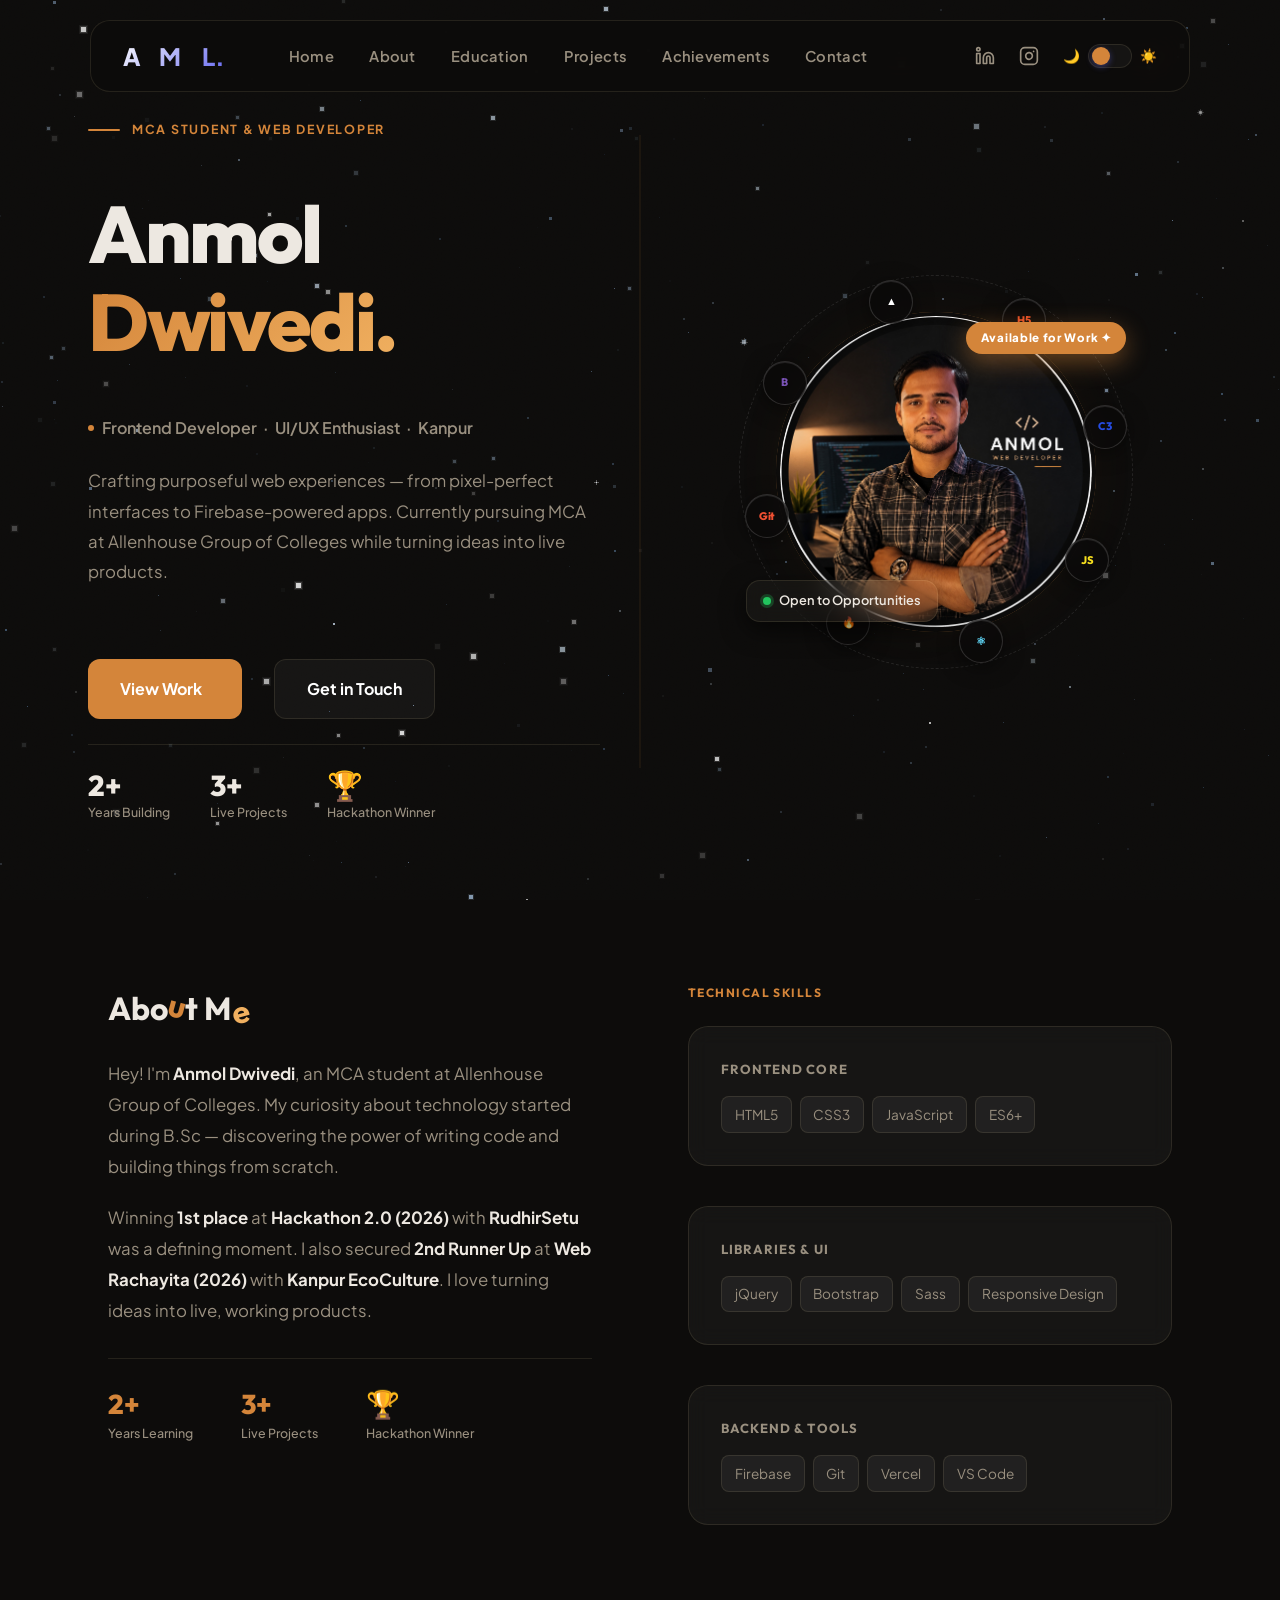
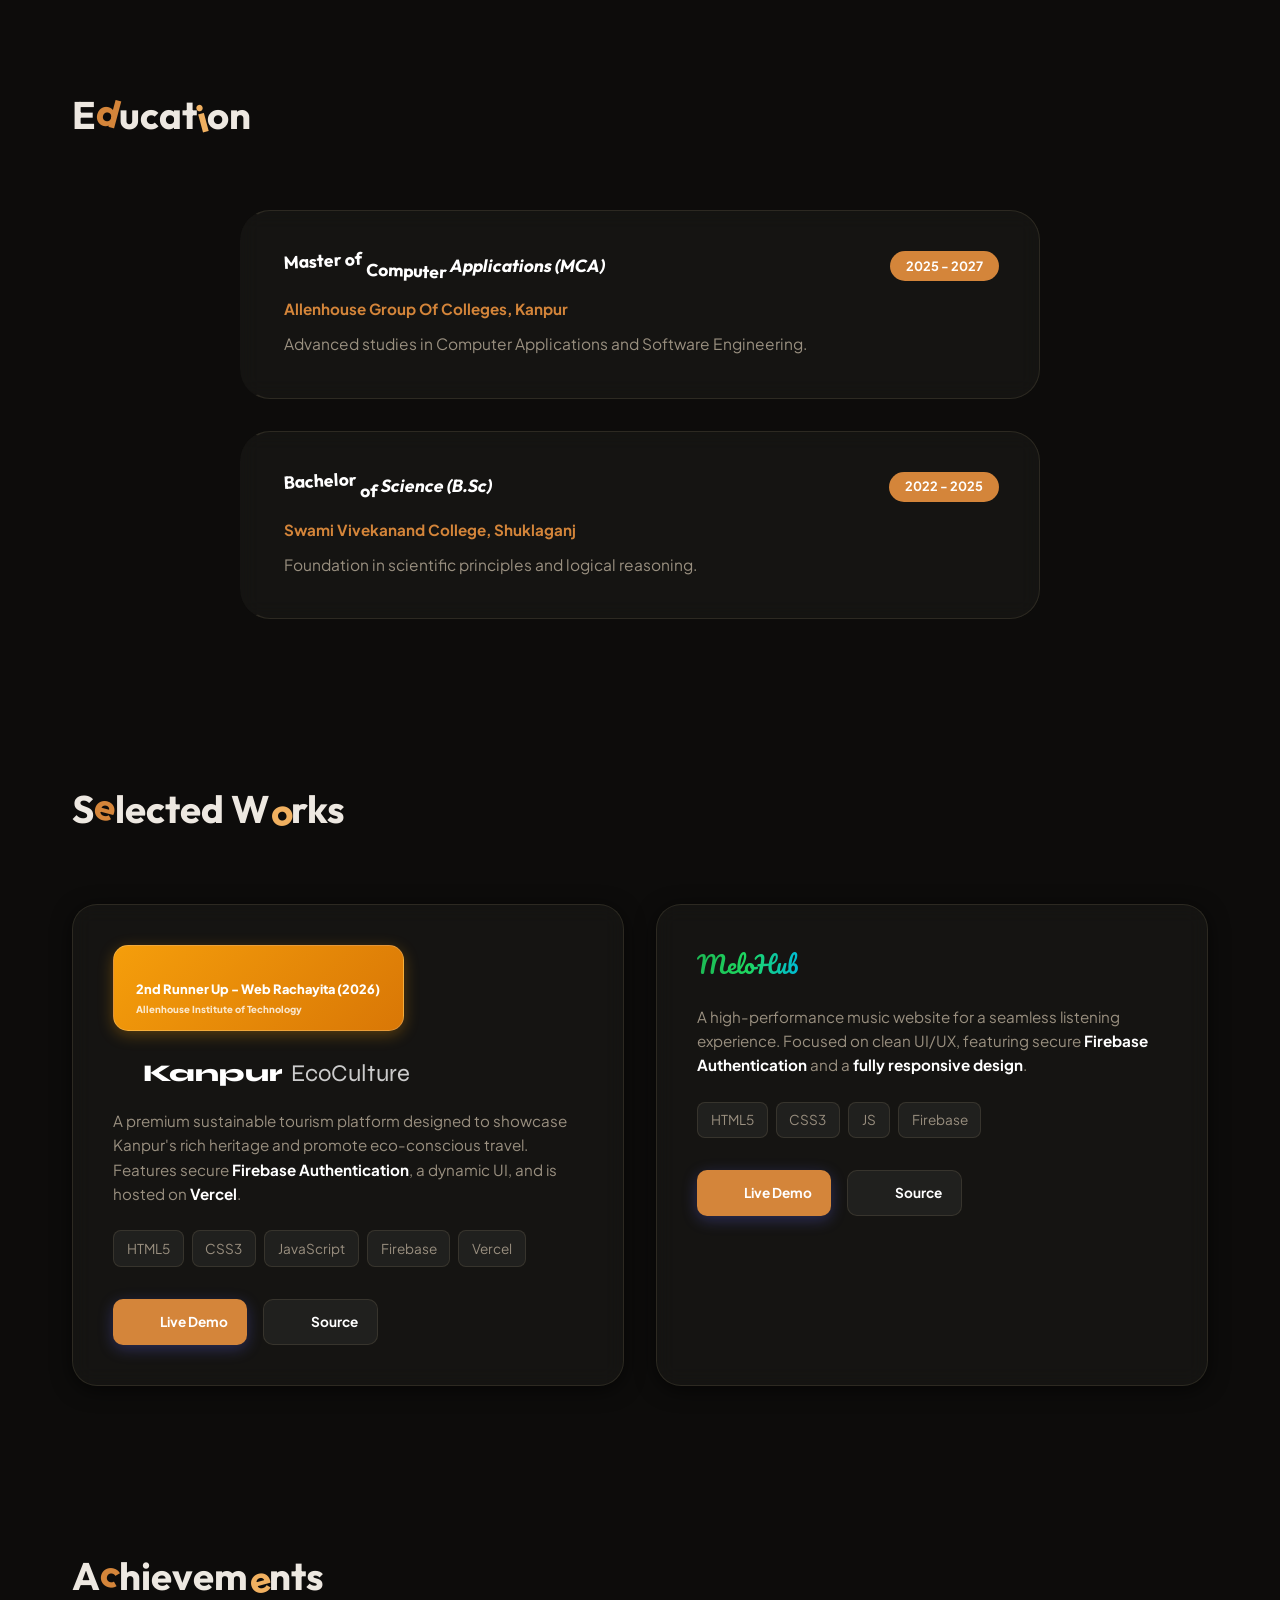
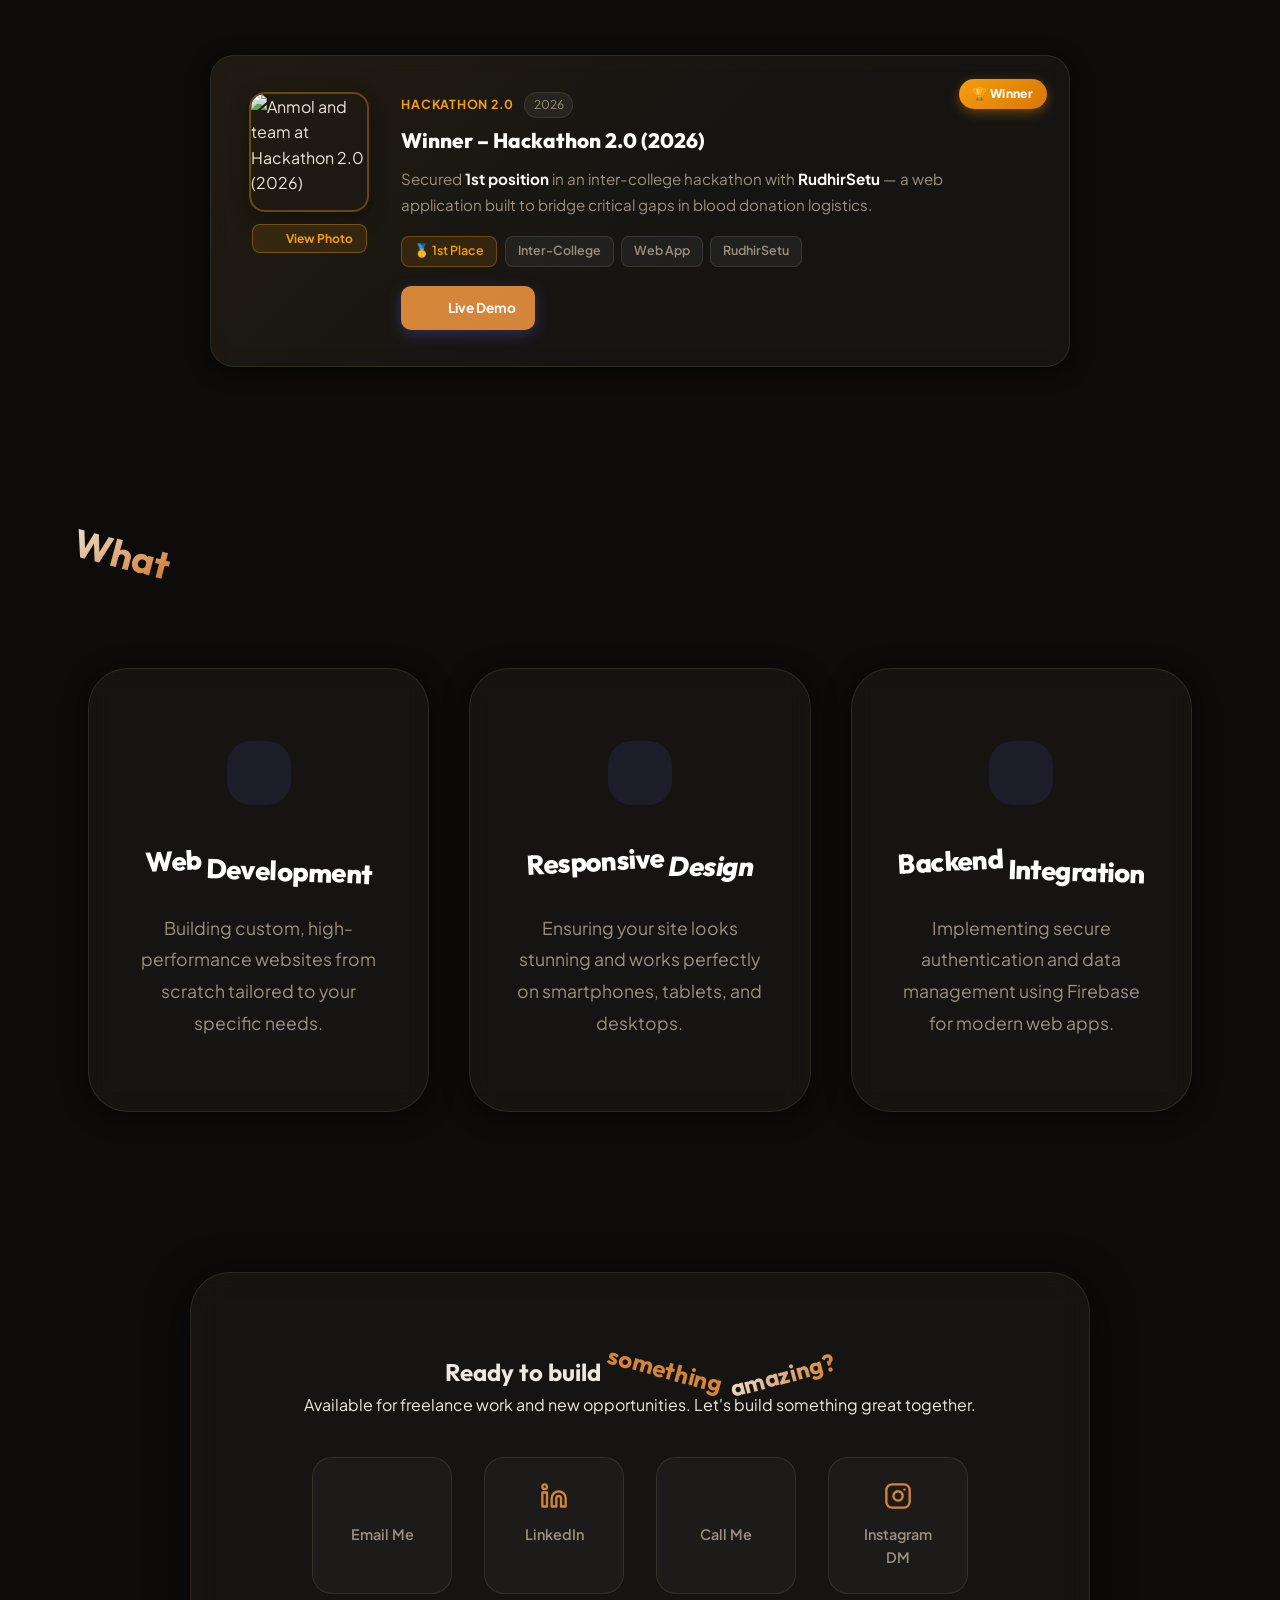
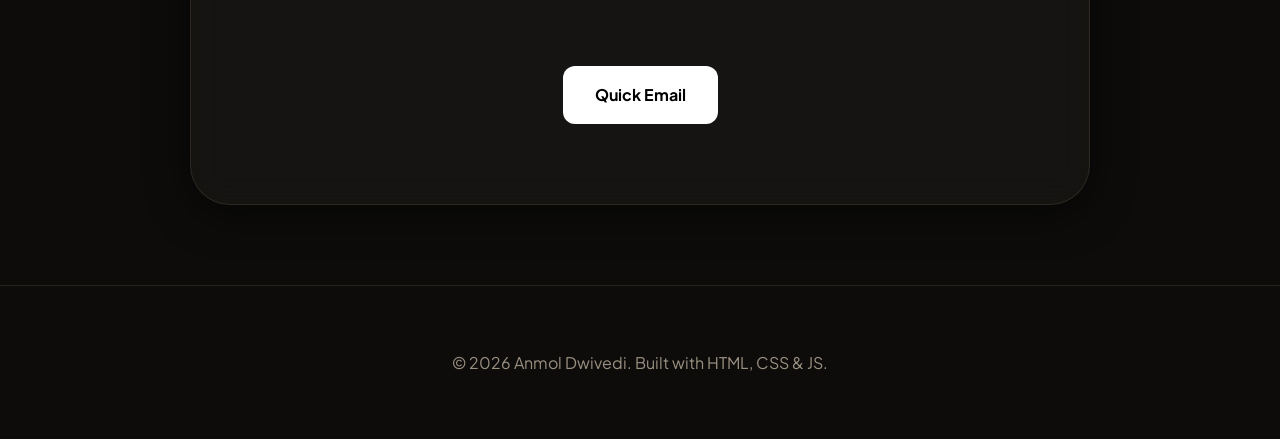
==== index.html @ 8c094cca "fix" ====
<!doctype html>
<html lang="en">
  <head>
    <meta charset="UTF-8" />
    <meta name="viewport" content="width=device-width, initial-scale=1.0" />
    <title>Anmol Dwivedi | Portfolio - Web Developer &amp; MCA Student</title>
    <meta name="description" content="Official portfolio of Anmol Dwivedi (anmoldwivedi89). MCA student at Allenhouse, Web Developer, and UI/UX enthusiast." />
    <meta name="keywords" content="Anmol Dwivedi, anmoldwivedi, anmoldwivedi89, Web Developer Kanpur, MCA Student Allenhouse, Kanpur EcoCulture, MeloHub, Frontend Developer" />
    <meta name="author" content="Anmol Dwivedi" />
    <meta name="robots" content="index, follow" />
    <link rel="canonical" href="https://anmoldwivedi.vercel.app/" />
    <!-- Google Fonts -->
    <link rel="preconnect" href="https://fonts.googleapis.com" />
    <link rel="preconnect" href="https://fonts.gstatic.com" crossorigin />
    <link href="https://fonts.googleapis.com/css2?family=Outfit:wght@300;400;600;800&family=Plus+Jakarta+Sans:wght@300;400;600;700&family=Pacifico&family=Syne:wght@400;700;800&display=swap" rel="stylesheet" />
    <!-- Lucide Icons -->
    <script src="https://unpkg.com/lucide@latest"></script>
    <!-- Scroll Reveal -->
    <script src="https://unpkg.com/scrollreveal"></script>
    <link rel="stylesheet" href="style.css?v=3" />
    <!-- Favicon -->
    <link rel="icon" type="image/png" href="profile.png?v=4" />
    <link rel="apple-touch-icon" href="profile.png?v=4" />
    <!-- Open Graph -->
    <meta property="og:type" content="website" />
    <meta property="og:url" content="https://anmoldwivedi.vercel.app/" />
    <meta property="og:title" content="Anmol Dwivedi | Portfolio" />
    <meta property="og:description" content="MCA Student &amp; Web Developer passionate about building digital success." />
    <meta property="og:image" content="profile.png?v=4" />
    <!-- Twitter -->
    <meta property="twitter:card" content="summary_large_image" />
    <meta property="twitter:url" content="https://anmoldwivedi.vercel.app/" />
    <meta property="twitter:title" content="Anmol Dwivedi | Portfolio" />
    <meta property="twitter:description" content="MCA Student &amp; Web Developer passionate about building digital success." />
    <meta property="twitter:image" content="profile.png?v=4" />
    <!-- JSON-LD -->
    <script type="application/ld+json">
      {
        "@context": "https://schema.org",
        "@type": "Person",
        "name": "Anmol Dwivedi",
        "url": "https://anmoldwivedi.vercel.app/",
        "image": "https://anmoldwivedi.vercel.app/profile.png?v=4",
        "sameAs": [
          "https://github.com/anmoldwivedi89",
          "https://linkedin.com/in/anmoldwivedi89/",
          "https://instagram.com/anmoldwivedi89"
        ],
        "jobTitle": "Web Developer",
        "worksFor": { "@type": "Organization", "name": "Freelance" },
        "description": "Anmol Dwivedi is an MCA student at Allenhouse and a passionate Web Developer."
      }
    </script>
  </head>

  <body>
    <!-- Navbar -->
    <nav id="navbar">
      <div class="nav-container">
        <div class="logo">
          <span class="l1">A</span><span class="l2">N</span
          ><span class="l3">M</span><span class="l4">O</span
          ><span class="l5">L</span><span class="l6">.</span>
        </div>
        <ul class="nav-links">
          <li><a href="#hero">Home</a></li>
          <li><a href="#about">About</a></li>
          <li><a href="#education">Education</a></li>
          <li><a href="#projects">Projects</a></li>
          <li><a href="#achievements">Achievements</a></li>
          <li><a href="#contact">Contact</a></li>
        </ul>
        <div class="social-icons">
          <a href="https://github.com/anmoldwivedi89" target="_blank" title="GitHub"><i data-lucide="github"></i></a>
          <a href="https://linkedin.com/in/anmoldwivedi89/" target="_blank" title="LinkedIn">
            <svg xmlns="http://www.w3.org/2000/svg" width="20" height="20" viewBox="0 0 24 24" fill="none" stroke="currentColor" stroke-width="2" stroke-linecap="round" stroke-linejoin="round"><path d="M16 8a6 6 0 0 1 6 6v7h-4v-7a2 2 0 0 0-2-2 2 2 0 0 0-2 2v7h-4v-7a6 6 0 0 1 6-6z"/><rect x="2" y="9" width="4" height="12"/><circle cx="4" cy="4" r="2"/></svg>
          </a>
          <a href="https://ig.me/m/anmoldwivedi89" target="_blank" title="DM on Instagram">
            <svg xmlns="http://www.w3.org/2000/svg" width="20" height="20" viewBox="0 0 24 24" fill="none" stroke="currentColor" stroke-width="2" stroke-linecap="round" stroke-linejoin="round"><rect x="2" y="2" width="20" height="20" rx="5" ry="5"/><path d="M16 11.37A4 4 0 1 1 12.63 8 4 4 0 0 1 16 11.37z"/><line x1="17.5" y1="6.5" x2="17.51" y2="6.5"/></svg>
          </a>
          <!-- Theme Toggle -->
          <div class="theme-toggle-wrap" title="Toggle light / dark mode">
            <span class="theme-icon" id="themeIconMoon">🌙</span>
            <button class="theme-toggle" id="themeToggleBtn" aria-label="Toggle theme"></button>
            <span class="theme-icon" id="themeIconSun">☀️</span>
          </div>
        </div>
        <button class="mobile-menu-btn"><i data-lucide="menu"></i></button>
      </div>
    </nav>

    <!-- Hero Section -->
    <section id="hero">
      <div class="hero-split">
        <!-- LEFT: Text -->
        <div class="hero-left">
          <div class="hero-eyebrow">
            <span class="hero-eyebrow-line"></span>
            <span class="hero-eyebrow-text">MCA Student &amp; Web Developer</span>
          </div>
          <h1 class="hero-name">
            Anmol
            <span class="accent-word">Dwivedi.</span>
          </h1>
          <div class="hero-role">
            <span class="dot"></span>
            Frontend Developer &nbsp;·&nbsp; UI/UX Enthusiast &nbsp;·&nbsp; Kanpur
          </div>
          <p class="hero-desc">
            Crafting purposeful web experiences — from pixel-perfect interfaces
            to Firebase-powered apps. Currently pursuing MCA at Allenhouse Group
            of Colleges while turning ideas into live products.
          </p>
          <div class="hero-actions">
            <a href="#projects" class="btn btn-primary">
              View Work <i data-lucide="arrow-right"></i>
            </a>
            <a href="mailto:anmoldwivedi2002@gmail.com" class="btn btn-secondary">
              Get in Touch
            </a>
          </div>
          <div class="hero-stats">
            <div>
              <div class="hero-stat-num">2+</div>
              <div class="hero-stat-label">Years Building</div>
            </div>
            <div>
              <div class="hero-stat-num">3+</div>
              <div class="hero-stat-label">Live Projects</div>
            </div>
            <div>
              <div class="hero-stat-num">🏆</div>
              <div class="hero-stat-label">Hackathon Winner</div>
            </div>
          </div>
        </div>

        <!-- RIGHT: Profile Image (circular) -->
        <div class="hero-right">
          <div class="hero-img-frame">
            <div class="hero-img-bg"></div>
            <div class="hero-img-border">
              <img src="profile1.png" alt="Anmol Dwivedi" />
            </div>
            <!-- Tech orbit is injected by tech-orbit.js -->
            <span class="hero-chip">Available for Work ✦</span>
            <div class="hero-tag">
              <span class="hero-tag-dot"></span>
              Open to Opportunities
            </div>
          </div>
        </div>
      </div>
      <div class="hero-glow"></div>
    </section>

    <!-- About Section -->
    <section id="about">
      <div class="about-content-solo">
        <div class="about-text">
          <h2 class="creative-heading">Abo<span>u</span>t M<span>e</span></h2>
          <p>
            Hey! I'm <strong>Anmol Dwivedi</strong>, an MCA student at
            Allenhouse Group of Colleges. My curiosity about technology started
            during B.Sc — discovering the power of writing code and building
            things from scratch.
          </p>
          <p>
            Winning <strong>1st place</strong> at <strong>Hackathon 2.0 (2026)</strong>
            with <strong>RudhirSetu</strong> was a defining moment. I also secured
            <strong>2nd Runner Up</strong> at <strong>Web Rachayita (2026)</strong>
            with <strong>Kanpur EcoCulture</strong>. I love turning ideas into
            live, working products.
          </p>
          <div class="stats">
            <div class="stat-item"><h3>2+</h3><p>Years Learning</p></div>
            <div class="stat-item"><h3>3+</h3><p>Live Projects</p></div>
            <div class="stat-item"><h3>🏆</h3><p>Hackathon Winner</p></div>
          </div>
        </div>
        <div class="skills-grid-solo">
          <h3>Technical Skills</h3>
          <div class="skill-category">
            <h4>Frontend Core</h4>
            <div class="tags"><span>HTML5</span><span>CSS3</span><span>JavaScript</span><span>ES6+</span></div>
          </div>
          <div class="skill-category">
            <h4>Libraries &amp; UI</h4>
            <div class="tags"><span>jQuery</span><span>Bootstrap</span><span>Sass</span><span>Responsive Design</span></div>
          </div>
          <div class="skill-category">
            <h4>Backend &amp; Tools</h4>
            <div class="tags"><span>Firebase</span><span>Git</span><span>Vercel</span><span>VS Code</span></div>
          </div>
        </div>
      </div>
    </section>

    <!-- Education Section -->
    <section id="education">
      <div class="container">
        <h2 class="section-title creative-heading">
          E<span>d</span>ucat<span>i</span>on
        </h2>
        <div class="timeline">
          <div class="timeline-card">
            <div class="card-header">
              <h3>
                <span class="dance-text">Master of</span>
                <span class="dance-text-2">Computer</span>
                <span class="skewed">Applications (MCA)</span>
              </h3>
              <span class="date">2025 - 2027</span>
            </div>
            <p class="institution">Allenhouse Group Of Colleges, Kanpur</p>
            <p>Advanced studies in Computer Applications and Software Engineering.</p>
          </div>
          <div class="timeline-card">
            <div class="card-header">
              <h3>
                <span class="dance-text">Bachelor</span>
                <span class="dance-text-2">of</span>
                <span class="skewed">Science (B.Sc)</span>
              </h3>
              <span class="date">2022 - 2025</span>
            </div>
            <p class="institution">Swami Vivekanand College, Shuklaganj</p>
            <p>Foundation in scientific principles and logical reasoning.</p>
          </div>
        </div>
      </div>
    </section>

    <!-- Projects Section -->
    <section id="projects">
      <div class="container">
        <h2 class="section-title creative-heading">
          S<span>e</span>lected W<span>o</span>rks
        </h2>
        <div class="projects-grid">
          <div class="project-card">
            <div class="project-info">
              <div class="achievement-badge inline-badge">
                <i data-lucide="award"></i>
                <span>2nd Runner Up - Web Rachayita (2026)</span>
                <small style="display: block; font-size: 0.6rem; opacity: 0.8">Allenhouse Institute of Technology</small>
              </div>
              <h3 class="project-title-flex kanpur-title">
                <i data-lucide="leaf"></i> Kanpur<span>EcoCulture</span>
              </h3>
              <p class="project-desc">
                A premium sustainable tourism platform designed to showcase
                Kanpur's rich heritage and promote eco-conscious travel.
                Features secure <strong>Firebase Authentication</strong>, a
                dynamic UI, and is hosted on <strong>Vercel</strong>.
              </p>
              <div class="tags">
                <span>HTML5</span><span>CSS3</span><span>JavaScript</span><span>Firebase</span><span>Vercel</span>
              </div>
              <div class="project-actions">
                <a href="https://kanpur-ecoculture.vercel.app/" target="_blank" class="p-btn primary">
                  <i data-lucide="external-link"></i> Live Demo
                </a>
                <a href="https://github.com/anmoldwivedi89" target="_blank" class="p-btn secondary">
                  <i data-lucide="github"></i> Source
                </a>
              </div>
            </div>
          </div>

          <div class="project-card">
            <div class="project-info">
              <h3 class="project-title-flex melohub-title">MeloHub</h3>
              <p class="project-desc">
                A high-performance music website for a seamless listening
                experience. Focused on clean UI/UX, featuring secure
                <strong>Firebase Authentication</strong> and a
                <strong>fully responsive design</strong>.
              </p>
              <div class="tags">
                <span>HTML5</span><span>CSS3</span><span>JS</span><span>Firebase</span>
              </div>
              <div class="project-actions">
                <a href="https://melo-hub-music.vercel.app/" target="_blank" class="p-btn primary">
                  <i data-lucide="external-link"></i> Live Demo
                </a>
                <a href="https://github.com/anmoldwivedi89" target="_blank" class="p-btn secondary">
                  <i data-lucide="github"></i> Source
                </a>
              </div>
            </div>
          </div>
        </div>
      </div>
    </section>

    <!-- Achievements Section -->
    <section id="achievements">
      <div class="container">
        <h2 class="section-title creative-heading">
          A<span>c</span>hievem<span>e</span>nts
        </h2>
        <div class="achievements-grid">
          <article class="ach-card" aria-label="Hackathon 2.0 Winner Achievement">
            <div class="ach-winner-badge"><span>🏆 Winner</span></div>
            <div class="ach-body">
              <div class="ach-thumbnail-wrap">
                <img src="Hackthon.jpg" alt="Anmol and team at Hackathon 2.0 (2026)" class="ach-thumbnail" loading="lazy" id="hackathonThumb" />
                <button class="ach-view-btn" id="viewAchievementBtn" aria-label="View full hackathon photo">
                  <i data-lucide="zoom-in"></i> View Photo
                </button>
              </div>
              <div class="ach-text">
                <div class="ach-meta">
                  <span class="ach-event">Hackathon 2.0</span>
                  <span class="ach-year">2026</span>
                </div>
                <h3 class="ach-title">Winner – Hackathon 2.0 (2026)</h3>
                <p class="ach-desc">
                  Secured <strong>1st position</strong> in an inter-college hackathon with
                  <strong>RudhirSetu</strong> — a web application built to bridge
                  critical gaps in blood donation logistics.
                </p>
                <div class="ach-tags">
                  <span>🥇 1st Place</span><span>Inter-College</span><span>Web App</span><span>RudhirSetu</span>
                </div>
                <div class="project-actions" style="margin-top: 1.2rem;">
                  <a href="https://rudhirsetu.vercel.app/" target="_blank" rel="noopener noreferrer" class="p-btn primary">
                    <i data-lucide="external-link"></i> Live Demo
                  </a>
                </div>
              </div>
            </div>
          </article>
        </div>
      </div>
    </section>

    <!-- Lightbox Modal -->
    <div id="achModal" class="ach-modal" role="dialog" aria-modal="true" aria-label="Hackathon achievement photo" hidden>
      <div class="ach-modal-backdrop" id="achModalBackdrop"></div>
      <div class="ach-modal-content">
        <button class="ach-modal-close" id="achModalClose" aria-label="Close photo"><i data-lucide="x"></i></button>
        <img src="Hackthon.jpg" alt="Anmol and team at Hackathon 2.0 (2026)" class="ach-modal-img" />
        <p class="ach-modal-caption">🏆 Winner – Hackathon 2.0 (2026) · Team RudhirSetu</p>
      </div>
    </div>

    <!-- Services Section -->
    <section id="services">
      <div class="container">
        <h2 class="section-title creative-heading">
          <span class="gradient-text dance-text">What</span>
          <span class="dance-text-2">I Do</span>
        </h2>
        <div class="services-grid">
          <div class="service-card">
            <i data-lucide="code-2"></i>
            <h3><span class="dance-text">Web</span> <span class="dance-text-2">Development</span></h3>
            <p>Building custom, high-performance websites from scratch tailored to your specific needs.</p>
          </div>
          <div class="service-card">
            <i data-lucide="layout"></i>
            <h3><span class="dance-text">Responsive</span> <span class="skewed">Design</span></h3>
            <p>Ensuring your site looks stunning and works perfectly on smartphones, tablets, and desktops.</p>
          </div>
          <div class="service-card">
            <i data-lucide="database"></i>
            <h3><span class="dance-text">Backend</span> <span class="dance-text-2">Integration</span></h3>
            <p>Implementing secure authentication and data management using Firebase for modern web apps.</p>
          </div>
        </div>
      </div>
    </section>

    <!-- Contact Section -->
    <section id="contact">
      <div class="contact-card">
        <h2 class="creative-heading">
          Ready to build <span class="skewed">something</span>
          <span class="gradient-text dance-text">amazing?</span>
        </h2>
        <p>Available for freelance work and new opportunities. Let's build something great together.</p>
        <div class="contact-options">
          <a href="mailto:anmoldwivedi2002@gmail.com" class="contact-item">
            <i data-lucide="mail"></i><span>Email Me</span>
          </a>
          <a href="https://www.linkedin.com/in/anmoldwivedi89/" target="_blank" class="contact-item">
            <svg xmlns="http://www.w3.org/2000/svg" width="20" height="20" viewBox="0 0 24 24" fill="none" stroke="currentColor" stroke-width="2" stroke-linecap="round" stroke-linejoin="round"><path d="M16 8a6 6 0 0 1 6 6v7h-4v-7a2 2 0 0 0-2-2 2 2 0 0 0-2 2v7h-4v-7a6 6 0 0 1 6-6z"/><rect x="2" y="9" width="4" height="12"/><circle cx="4" cy="4" r="2"/></svg>
            <span>LinkedIn</span>
          </a>
          <a href="tel:+917518812885" class="contact-item">
            <i data-lucide="phone"></i><span>Call Me</span>
          </a>
          <a href="https://ig.me/m/anmoldwivedi89" target="_blank" class="contact-item">
            <svg xmlns="http://www.w3.org/2000/svg" width="20" height="20" viewBox="0 0 24 24" fill="none" stroke="currentColor" stroke-width="2" stroke-linecap="round" stroke-linejoin="round"><rect x="2" y="2" width="20" height="20" rx="5" ry="5"/><path d="M16 11.37A4 4 0 1 1 12.63 8 4 4 0 0 1 16 11.37z"/><line x1="17.5" y1="6.5" x2="17.51" y2="6.5"/></svg>
            <span>Instagram DM</span>
          </a>
        </div>
        <a href="mailto:anmoldwivedi2002@gmail.com" class="btn btn-white">Quick Email</a>
      </div>
    </section>

    <footer>
      <p>&copy; 2026 Anmol Dwivedi. Built with HTML, CSS &amp; JS.</p>
    </footer>

    <!-- PixelSnow WebGL Background -->
    <script src="pixel-snow.js"></script>
    <!-- Tech Orbit Ring -->
    <script src="tech-orbit.js"></script>
    <script src="script.js"></script>
  </body>
</html>
---- style.css ----
/* ── DARK MODE (default) ── */
:root {
  --bg: #0d0c0b;
  --bg2: #141210;
  --accent: #d4853a;
  --accent2: #f0b060;
  --text: #ede8e1;
  --text-dim: #9a9080;
  --glass: rgba(255, 255, 255, 0.04);
  --border: rgba(255, 230, 180, 0.1);
  --nav-bg: rgba(13, 12, 11, 0.88);
  --card-bg: rgba(255,240,210,0.035);
  --shadow: rgba(0,0,0,0.6);
  --noise-opacity: 0.04;
  --hero-line: rgba(212,133,58,0.15);
  --section-num: rgba(212,133,58,0.08);
}

/* ── LIGHT MODE — warm linen ── */
[data-theme="light"] {
  --bg: #f2ede5;
  --bg2: #e9e2d7;
  --accent: #b5621e;
  --accent2: #d4853a;
  --text: #1e1a14;
  --text-dim: #5c5040;
  --glass: rgba(255, 255, 255, 0.6);
  --border: rgba(0, 0, 0, 0.07);
  --nav-bg: rgba(242, 237, 229, 0.92);
  --card-bg: rgba(255,255,255,0.72);
  --shadow: rgba(0,0,0,0.08);
  --noise-opacity: 0.02;
  --hero-line: rgba(181,98,30,0.12);
  --section-num: rgba(181,98,30,0.07);
}

* {
  margin: 0;
  padding: 0;
  box-sizing: border-box;
}

html {
  scroll-behavior: smooth;
  scroll-padding-top: 100px;
  overflow-x: hidden;
  width: 100%;
  margin: 0;
  padding: 0;
}

body {
  background-color: var(--bg);
  color: var(--text);
  font-family: "Plus Jakarta Sans", sans-serif;
  line-height: 1.6;
  overflow-x: hidden;
  width: 100%;
  margin: 0;
  padding: 0;
  position: relative;
  -webkit-overflow-scrolling: touch;
  transition: background-color 0.4s ease, color 0.4s ease;
}

/* Subtle paper/noise texture overlay */
body::before {
  content: '';
  position: fixed;
  inset: 0;
  pointer-events: none;
  z-index: 0;
  background-image: url("data:image/svg+xml,%3Csvg xmlns='http://www.w3.org/2000/svg' width='300' height='300'%3E%3Cfilter id='n'%3E%3CfeTurbulence type='fractalNoise' baseFrequency='0.75' numOctaves='4' stitchTiles='stitch'/%3E%3C/filter%3E%3Crect width='300' height='300' filter='url(%23n)' opacity='1'/%3E%3C/svg%3E");
  opacity: var(--noise-opacity);
  mix-blend-mode: overlay;
}

h1,
h2,
h3,
h4 {
  font-family: "Outfit", sans-serif;
}

.container {
  max-width: 1200px;
  margin: 0 auto;
  padding: 0 2rem;
}

.gradient-text {
  background: linear-gradient(135deg, var(--text) 0%, var(--accent) 50%, var(--text-dim) 100%);
  background-size: 200% auto;
  -webkit-background-clip: text;
  background-clip: text;
  -webkit-text-fill-color: transparent;
  animation: shine 5s linear infinite;
}

@keyframes shine {
  to {
    background-position: 200% center;
  }
}

/* Floating Animation */
@keyframes float {
  0%   { transform: translateY(0px); }
  50%  { transform: translateY(-15px); }
  100% { transform: translateY(0px); }
}

/* Spinning ring animations — used on mobile only */
@keyframes spin {
  from { transform: rotate(0deg); }
  to   { transform: rotate(360deg); }
}

@keyframes spin-reverse {
  from { transform: rotate(0deg); }
  to   { transform: rotate(-360deg); }
}

.floating {
  animation: float 4s ease-in-out infinite;
}

/* Glassmorphism Plus */
.glass {
  background: rgba(255, 255, 255, 0.03);
  backdrop-filter: blur(12px);
  -webkit-backdrop-filter: blur(12px);
  border: 1px solid rgba(255, 255, 255, 0.08);
  box-shadow: 0 8px 32px 0 rgba(0, 0, 0, 0.37);
}

/* Navbar */
#navbar {
  position: fixed;
  top: 20px;
  left: 0;
  right: 0;
  z-index: 1000;
  display: flex;
  justify-content: center;
  padding: 0 1.5rem;
}

.nav-container {
  width: 100%;
  max-width: 1100px;
  background: var(--nav-bg);
  backdrop-filter: blur(18px);
  -webkit-backdrop-filter: blur(18px);
  border: 1px solid var(--border);
  border-radius: 20px;
  display: flex;
  justify-content: space-between;
  align-items: center;
  padding: 1rem 2rem;
  transition: background 0.4s ease, border-color 0.4s ease;
}

/* ── Theme Toggle Button ── */
.theme-toggle {
  background: var(--glass);
  border: 1px solid var(--border);
  border-radius: 50px;
  width: 44px;
  height: 24px;
  position: relative;
  cursor: pointer;
  transition: background 0.3s, border-color 0.3s;
  flex-shrink: 0;
  display: flex;
  align-items: center;
  padding: 0 3px;
}

.theme-toggle::after {
  content: '';
  width: 18px;
  height: 18px;
  border-radius: 50%;
  background: var(--accent);
  position: absolute;
  left: 3px;
  transition: transform 0.35s cubic-bezier(0.34,1.56,0.64,1), background 0.3s;
  box-shadow: 0 2px 6px rgba(99,102,241,0.4);
}

[data-theme="light"] .theme-toggle::after {
  transform: translateX(20px);
  background: #f59e0b;
  box-shadow: 0 2px 8px rgba(245,158,11,0.5);
}

.theme-toggle-wrap {
  display: flex;
  align-items: center;
  gap: 0.5rem;
}

.theme-icon {
  font-size: 0.85rem;
  line-height: 1;
  user-select: none;
}

.logo {
  font-size: 1.5rem;
  font-weight: 800;
  background: linear-gradient(135deg, #fff, #6366f1);
  -webkit-background-clip: text;
  background-clip: text;
  -webkit-text-fill-color: transparent;
  cursor: pointer;
}

.logo span {
  display: inline-block;
  transition: 0.3s cubic-bezier(0.175, 0.885, 0.32, 1.275);
}
.logo span:hover {
  transform: translateY(-5px) scale(1.1);
  color: var(--accent);
}
.logo .l2 {
  transform: rotate(5deg) translateY(2px);
  color: var(--accent);
}
.logo .l4 {
  transform: rotate(-5deg) translateY(-2px);
  color: var(--accent2);
}

/* Creative Typography Adjustments */
.dance-text {
  display: inline-block;
  transform: rotate(-3deg) translateY(-5px);
  transition: 0.3s;
  color: #fff;
}
.dance-text:hover {
  transform: rotate(0deg) translateY(0);
  color: var(--accent);
  text-shadow: 0 0 20px rgba(99, 102, 241, 0.5);
}

.dance-text-2 {
  display: inline-block;
  transform: rotate(2deg) translateY(5px);
  transition: 0.3s;
  color: #fff;
}
.dance-text-2:hover {
  transform: rotate(0deg) translateY(0);
  color: var(--accent2);
  text-shadow: 0 0 20px rgba(212,133,58,0.5);
}

.skewed {
  display: inline-block;
  transform: skewX(-10deg);
  color: #fff;
}

.creative-heading {
  position: relative;
  display: inline-block;
  cursor: pointer;
  transition: 0.3s;
}
.creative-heading span {
  display: inline-block;
  transform: rotate(15deg) translateY(-3px);
  color: var(--accent);
  transition: 0.3s cubic-bezier(0.175, 0.885, 0.32, 1.275);
}
.creative-heading span:nth-child(2) {
  transform: rotate(-15deg) translateY(3px);
  color: var(--accent2);
}

@keyframes word-shake {
  0%,
  100% {
    transform: translateX(0) rotate(0);
  }
  25% {
    transform: translateX(-3px) rotate(-2deg);
  }
  50% {
    transform: translateX(3px) rotate(2deg);
  }
  75% {
    transform: translateX(-3px) rotate(-2deg);
  }
}

.creative-heading:hover {
  animation: word-shake 0.3s linear infinite;
}

.creative-heading:hover span {
  transform: rotate(25deg) scale(1.15) translateY(-5px);
  color: #fff;
  text-shadow: 0 0 15px var(--accent);
}

.creative-heading:hover span:nth-child(2) {
  transform: rotate(-25deg) scale(1.15) translateY(5px);
  color: #fff;
  text-shadow: 0 0 15px #00bcd4;
}

@media (max-width: 768px) {
  .dance-text {
    transform: rotate(-2deg) translateY(-2px);
    display: inline;
  }
  .dance-text-2 {
    transform: rotate(0deg) translateY(0px);
    display: inline;
  }
  .skewed {
    transform: skewX(-5deg);
  }
  .creative-heading span {
    transform: rotate(5deg) translateY(-1px);
  }
  .creative-heading span:nth-child(2) {
    transform: rotate(-5deg) translateY(1px);
  }
}

.nav-links {
  display: flex;
  list-style: none;
  gap: 2.2rem;
}

.nav-links a {
  color: var(--text-dim);
  text-decoration: none;
  font-weight: 600;
  font-size: 0.92rem;
  letter-spacing: 0.02em;
  position: relative;
  padding-bottom: 3px;
  transition: color 0.25s ease;
}

/* Sliding underline on hover */
.nav-links a::after {
  content: '';
  position: absolute;
  bottom: 0;
  left: 0;
  width: 0;
  height: 2px;
  border-radius: 2px;
  background: var(--accent);
  transition: width 0.28s cubic-bezier(0.4, 0, 0.2, 1);
}

.nav-links a:hover {
  color: var(--text);
}

.nav-links a:hover::after {
  width: 100%;
}

.social-icons {
  display: flex;
  gap: 1.5rem;
  align-items: center;
}

.social-icons a {
  color: var(--text-dim);
  transition: 0.3s;
  display: inline-flex;
  align-items: center;
  justify-content: center;
  line-height: 1;
}

.social-icons a svg,
.social-icons a i {
  display: block;
  width: 20px;
  height: 20px;
  stroke: currentColor;
  fill: none;
}

.social-icons a:hover {
  color: var(--accent);
  transform: translateY(-2px);
}

.mobile-menu-btn {
  display: none;
  background: none;
  border: none;
  color: var(--text);
  cursor: pointer;
}

/* ═══ HERO — split layout ═══ */
#hero {
  min-height: 100vh;
  padding: 120px 0 80px;
  display: flex;
  align-items: center;
  position: relative;
  overflow: visible;   /* allow orbit ring to extend outside */
}

/* Decorative vertical rule */
#hero::after {
  content: '';
  position: absolute;
  left: 50%;
  top: 15%;
  height: 70%;
  width: 1px;
  background: var(--hero-line);
  transform: translateX(-50%);
  pointer-events: none;
}

.hero-split {
  max-width: 1200px;
  width: 100%;
  margin: 0 auto;
  padding: 0 3rem;
  display: grid;
  grid-template-columns: 1fr 1fr;
  gap: 5rem;
  align-items: center;
}

/* LEFT — text block */
.hero-left {
  display: flex;
  flex-direction: column;
  align-items: flex-start;
  gap: 1.6rem;
}

.hero-eyebrow {
  display: flex;
  align-items: center;
  gap: 0.75rem;
}

.hero-eyebrow-line {
  width: 32px;
  height: 2px;
  background: var(--accent);
  border-radius: 2px;
}

.hero-eyebrow-text {
  font-size: 0.78rem;
  font-weight: 700;
  letter-spacing: 0.14em;
  text-transform: uppercase;
  color: var(--accent);
}

.hero-name {
  font-family: 'Outfit', sans-serif;
  font-size: 4.2rem;
  font-weight: 800;
  line-height: 1.05;
  letter-spacing: -0.03em;
  color: var(--text);
  margin: 0;
}

.hero-name .accent-word {
  display: block;
  background: linear-gradient(135deg, var(--accent) 0%, var(--accent2) 100%);
  -webkit-background-clip: text;
  background-clip: text;
  -webkit-text-fill-color: transparent;
}

.hero-role {
  font-size: 1rem;
  font-weight: 600;
  color: var(--text-dim);
  display: flex;
  align-items: center;
  gap: 0.5rem;
}

.hero-role .dot {
  width: 6px;
  height: 6px;
  border-radius: 50%;
  background: var(--accent);
  display: inline-block;
  animation: blink 1.6s ease-in-out infinite;
}

@keyframes blink {
  0%, 100% { opacity: 1; }
  50% { opacity: 0.2; }
}

.hero-desc {
  color: var(--text-dim);
  font-size: 1.05rem;
  line-height: 1.8;
  max-width: 480px;
  margin: 0;
}

.hero-actions {
  display: flex;
  gap: 1rem;
  flex-wrap: wrap;
  margin-top: 0.4rem;
}

.hero-stats {
  display: flex;
  gap: 2.5rem;
  padding-top: 1.6rem;
  border-top: 1px solid var(--border);
  width: 100%;
}

.hero-stat-num {
  font-family: 'Outfit', sans-serif;
  font-size: 1.8rem;
  font-weight: 800;
  color: var(--text);
  line-height: 1;
}

.hero-stat-label {
  font-size: 0.78rem;
  color: var(--text-dim);
  margin-top: 0.2rem;
  font-weight: 500;
}

/* RIGHT — image block */
.hero-right {
  display: flex;
  justify-content: center;
  align-items: center;
  position: relative;
}

/* ── Hero image — clean circle (desktop, no spinning rings) ── */
.hero-img-frame {
  position: relative;
  width: 320px;
  height: 320px;
}

/* Glow behind circle */
.hero-img-bg {
  position: absolute;
  inset: -20px;
  border-radius: 50%;
  background: radial-gradient(circle, var(--accent) 0%, transparent 70%);
  opacity: 0.15;
  filter: blur(28px);
  z-index: 0;
}

.hero-img-border {
  position: absolute;
  inset: 0;
  border-radius: 50%;
  z-index: 1;
  overflow: hidden;
}

/* No spinning rings on desktop — clean professional circle */
.hero-img-border::before,
.hero-img-border::after {
  display: none;
}

.hero-img-border img {
  width: 100%;
  height: 100%;
  object-fit: cover;
  object-position: center 12%;
  border-radius: 50%;
  display: block;
  border: 4px solid var(--bg);
  box-shadow: 0 0 0 2px var(--accent), 0 20px 60px var(--shadow);
  transition: transform 0.5s cubic-bezier(0.25,0.46,0.45,0.94), filter 0.4s;
  filter: grayscale(10%);
  position: relative;
  z-index: 2;
}

.hero-img-border:hover img {
  transform: scale(1.05);
  filter: grayscale(0%);
  box-shadow: 0 0 0 3px var(--accent2), 0 20px 60px var(--shadow);
}

/* Floating accent chip */
.hero-chip {
  position: absolute;
  top: 10px;
  right: -30px;
  background: var(--accent);
  color: #fff;
  font-size: 0.72rem;
  font-weight: 800;
  letter-spacing: 0.06em;
  padding: 0.45rem 0.9rem;
  border-radius: 100px;
  box-shadow: 0 8px 24px rgba(212,133,58,0.45);
  z-index: 5;
  animation: float 4s ease-in-out infinite;
  white-space: nowrap;
}

/* Floating tag — bottom left */
.hero-tag {
  position: absolute;
  bottom: 10px;
  left: -30px;
  background: var(--card-bg);
  backdrop-filter: blur(12px);
  border: 1px solid var(--border);
  border-radius: 14px;
  padding: 0.6rem 1rem;
  display: flex;
  align-items: center;
  gap: 0.5rem;
  font-size: 0.8rem;
  font-weight: 600;
  color: var(--text);
  z-index: 5;
  box-shadow: 0 8px 24px var(--shadow);
  animation: float 4s ease-in-out infinite 1s;
  white-space: nowrap;
}

.hero-tag-dot {
  width: 8px;
  height: 8px;
  border-radius: 50%;
  background: #22c55e;
  box-shadow: 0 0 0 3px rgba(34,197,94,0.25);
  animation: blink 2s ease-in-out infinite;
}

/* Legacy .badge (kept for backward compat) */
.badge {
  background: rgba(124, 111, 247, 0.1);
  border: 1px solid rgba(124, 111, 247, 0.28);
  color: var(--accent2);
  padding: 0.45rem 1rem;
  border-radius: 100px;
  font-size: 0.78rem;
  font-weight: 600;
}

#hero h1 {
  font-size: 5rem;
  margin: 1.5rem 0;
  line-height: 1.1;
  font-weight: 800;
}

#hero p {
  color: var(--text-dim);
  max-width: 520px;
  margin: 0 0 2.5rem;
  font-size: 1.05rem;
  line-height: 1.8;
}

.btn {
  display: inline-flex;
  align-items: center;
  gap: 0.5rem;
  padding: 1rem 2rem;
  border-radius: 12px;
  text-decoration: none;
  font-weight: 700;
  transition: 0.3s;
}

.btn-primary {
  background: var(--accent);
  color: #fff;
}

.btn-primary:hover {
  background: var(--accent2);
  transform: translateY(-3px);
  box-shadow: 0 12px 30px rgba(212,133,58,0.35);
}

.btn-secondary {
  background: var(--glass);
  color: white;
  border: 1px solid var(--border);
  margin-left: 1rem;
}

.btn-secondary:hover {
  background: rgba(255, 255, 255, 0.1);
}

/* Sections */
section {
  padding: 5rem 0;
  overflow: clip;   /* prevents horizontal scroll but allows orbit overflow */
  /* Clips any animation or glow overflow */
}

/* ── Section Titles — unique numbered style ── */
.section-title {
  font-size: 2.4rem;
  text-align: center;
  margin-bottom: 4rem;
  position: relative;
}

/* Numbered side-label */
[data-section-num] {
  position: relative;
}
[data-section-num]::before {
  content: attr(data-section-num);
  font-family: 'Outfit', sans-serif;
  font-size: 6rem;
  font-weight: 900;
  color: var(--section-num);
  position: absolute;
  left: -10px;
  top: 50%;
  transform: translateY(-60%);
  line-height: 1;
  pointer-events: none;
  letter-spacing: -0.04em;
  z-index: 0;
}

/* ── About Solo Layout ── */
.about-content-solo {
  max-width: 1100px;
  margin: 0 auto;
  padding: 0 2.5rem;
  display: grid;
  grid-template-columns: 1.1fr 0.9fr;
  gap: 5rem;
  align-items: start;
}

.about-text {
  position: relative;
}

.about-text h2 {
  margin-bottom: 1.5rem;
  font-size: 2rem;
}

.about-text p {
  color: var(--text-dim);
  font-size: 1.05rem;
  line-height: 1.85;
  margin-bottom: 1.2rem;
}

.about-text strong {
  color: var(--text);
}

/* Stats row */
.stats {
  display: flex;
  gap: 2.5rem;
  margin-top: 2rem;
  padding-top: 1.8rem;
  border-top: 1px solid var(--border);
}

.stat-item h3 {
  font-family: 'Outfit', sans-serif;
  font-size: 1.7rem;
  font-weight: 800;
  color: var(--accent);
  line-height: 1;
}

.stat-item p {
  font-size: 0.78rem;
  color: var(--text-dim);
  margin-top: 0.25rem;
  font-weight: 500;
}

/* Skills grid (right column of about) */
.skills-grid-solo {
  display: flex;
  flex-direction: column;
  gap: 1rem;
}

.skills-grid-solo h3 {
  font-size: 0.75rem;
  font-weight: 700;
  text-transform: uppercase;
  letter-spacing: 0.12em;
  color: var(--accent);
  margin-bottom: 0.5rem;
}

.skill-category {
  background: var(--card-bg);
  border: 1px solid var(--border);
  border-left: 3px solid var(--accent);
  border-radius: 0 14px 14px 0;
  padding: 1.2rem 1.4rem;
  backdrop-filter: blur(10px);
  transition: border-color 0.3s, transform 0.3s;
}

.skill-category:hover {
  border-left-color: var(--accent2);
  transform: translateX(4px);
}

.skill-category h4 {
  font-size: 0.82rem;
  font-weight: 700;
  color: var(--text-dim);
  text-transform: uppercase;
  letter-spacing: 0.08em;
  margin-bottom: 0.65rem;
}

/* ── About Solo — two column layout ── */
.about-content-solo {
  max-width: 1160px;
  margin: 0 auto;
  padding: 0 3rem;
  display: grid;
  grid-template-columns: 1fr 1fr;
  gap: 6rem;
  align-items: start;
}

.about-image-wrapper {
  position: relative;
  width: 100%;
  max-width: 400px;
  aspect-ratio: 1 / 1;
  border-radius: 50%;
  transition: 0.5s;
  margin: 0 auto;
}

.about-image-wrapper::before,
.about-image-wrapper::after,
.about-image-wrapper .ring-3 {
  content: "";
  position: absolute;
  border-radius: 50%;
  z-index: 0;
  transition: 0.5s;
  pointer-events: none;
}

.about-image-wrapper::before {
  inset: -15px;
  border: 4px dashed #00bcd4;
  animation: spin 20s linear infinite;
  opacity: 0.8;
}

.about-image-wrapper::after {
  inset: -25px;
  border: 3px dotted var(--accent);
  animation: spin-reverse 15s linear infinite;
  opacity: 0.9;
}

.about-image-wrapper .ring-3 {
  inset: -35px;
  border: 2px dashed rgba(255, 255, 255, 0.2);
  animation: spin 30s linear infinite;
}

@keyframes spin {
  100% {
    transform: rotate(360deg);
  }
}
@keyframes spin-reverse {
  100% {
    transform: rotate(-360deg);
  }
}

.about-image-wrapper:hover {
  transform: scale(1.02) rotate(1deg);
  border-color: var(--accent);
}

.profile-img {
  width: 100%;
  aspect-ratio: 1 / 1;
  object-fit: cover;
  object-position: center 20%;
  display: block;
  border-radius: 50%;
  transition:
    transform 0.6s cubic-bezier(0.68, -0.3, 0.26, 1.4),
    object-position 0.6s,
    filter 0.6s,
    opacity 0.5s;
  border: 5px solid var(--bg);
  box-shadow: 0 0 25px rgba(99, 102, 241, 0.4);
  position: relative;
  z-index: 10; /* Boosted z-index */
  cursor: pointer;
  filter: grayscale(20%);
  -webkit-tap-highlight-color: transparent;
  touch-action: manipulation;
  user-select: none;
}

.about-image-wrapper:hover .profile-img {
  transform: scale(1.05) rotate(4deg);
  border-color: rgba(255, 255, 255, 0.1);
  filter: grayscale(0%);
}

.profile-img.flipped {
  object-position: center 10%;
  filter: grayscale(0%);
}

.profile-img.flipping {
  transform: scale(0.3) rotate(180deg) !important;
  opacity: 0;
  filter: blur(10px) brightness(150%);
}

.glow-effect {
  position: absolute;
  inset: 0;
  background: radial-gradient(
    circle at center,
    var(--accent) 0%,
    transparent 70%
  );
  opacity: 0.1;
  pointer-events: none;
}

.grid-2 {
  display: grid;
  grid-template-columns: 1fr 1fr;
  gap: 4rem;
  align-items: center;
}

.stats {
  display: flex;
  gap: 3rem;
  margin-top: 2rem;
  padding-top: 2rem;
  border-top: 1px solid var(--border);
}

.skills-grid {
  grid-column: 1 / -1;
  margin-top: 2rem;
}

.skill-category {
  background: var(--glass);
  padding: 2rem;
  border-radius: 20px;
  border: 1px solid var(--border);
  margin-bottom: 1.5rem;
}

.skill-category:last-child {
  margin-bottom: 0;
}

.tags {
  display: flex;
  flex-wrap: wrap;
  gap: 0.5rem;
  margin-top: 1rem;
}

.tags span {
  background: rgba(255, 255, 255, 0.05);
  padding: 0.4rem 0.8rem;
  border-radius: 8px;
  font-size: 0.85rem;
  color: var(--text-dim);
  border: 1px solid var(--border);
}

/* Timeline */
.timeline {
  display: flex;
  flex-direction: column;
  gap: 2rem;
  max-width: 800px;
  margin: 0 auto;
}

.timeline-card {
  background: var(--card-bg);
  padding: 2.5rem;
  border-radius: 30px;
  border: 1px solid var(--border);
  border-left: 4px solid transparent;
  backdrop-filter: blur(10px);
  transition: background 0.35s ease, border-color 0.35s ease,
              transform 0.35s ease, box-shadow 0.35s ease;
  position: relative;
}

.timeline-card:hover {
  border-left-color: var(--accent);
  transform: translateX(6px);
  box-shadow: 0 12px 40px var(--shadow), -4px 0 20px rgba(212,133,58,0.15);
  background: var(--card-bg);
}

.timeline-card h3 {
  font-size: 1.1rem;
  line-height: 1.4;
  color: var(--text);
}

.timeline-card p:not(.institution) {
  color: var(--text-dim);
  font-size: 0.97rem;
  line-height: 1.7;
  margin-top: 0.4rem;
}

.card-header {
  display: flex;
  justify-content: space-between;
  align-items: center;
  margin-bottom: 1rem;
}

.date {
  background: var(--accent);
  color: #fff;
  padding: 0.3rem 1rem;
  border-radius: 100px;
  font-size: 0.8rem;
  font-weight: 700;
  white-space: nowrap;
}

.institution {
  color: var(--accent);
  font-weight: 700;
  margin-bottom: 0.6rem;
  font-size: 0.95rem;
}

/* Projects */
.projects-grid {
  display: grid;
  grid-template-columns: repeat(auto-fit, minmax(280px, 1fr));
  gap: 2rem;
}

.project-card {
  position: relative;
  background: var(--card-bg);
  border-radius: 25px;
  overflow: hidden;
  border: 1px solid var(--border);
  transition: transform 0.3s, box-shadow 0.3s, background 0.4s;
  backdrop-filter: blur(10px);
  box-shadow: 0 4px 20px var(--shadow);
}

.project-card:hover {
  transform: translateY(-10px);
}

.achievement-badge {
  position: absolute;
  top: 15px;
  right: 15px;
  background: linear-gradient(135deg, #f59e0b, #d97706);
  color: white;
  padding: 0.6rem 1.2rem;
  border-radius: 15px;
  font-size: 0.8rem;
  font-weight: 800;
  display: flex;
  flex-direction: column;
  align-items: center;
  justify-content: center;
  text-align: center;
  gap: 2px;
  box-shadow: 0 4px 15px rgba(245, 158, 11, 0.3);
  z-index: 10;
  border: 1px solid rgba(255, 255, 255, 0.2);
  animation: pulse 2s infinite;
}

@keyframes pulse {
  0% {
    transform: scale(1);
  }

  50% {
    transform: scale(1.05);
  }

  100% {
    transform: scale(1);
  }
}

.achievement-badge.inline-badge {
  position: relative;
  top: auto;
  right: auto;
  margin-bottom: 1.5rem;
  width: fit-content;
  max-width: 100%;
  align-items: flex-start;
  text-align: left;
  padding: 0.8rem 1.4rem;
}

.achievement-badge.inline-badge i {
  align-self: flex-start;
  margin-bottom: 4px;
}

.achievement-badge i {
  width: 14px;
  height: 14px;
}

.project-card img {
  width: 100%;
  height: 200px;
  object-fit: cover;
}

.project-title-flex {
  display: flex;
  align-items: center;
  flex-wrap: wrap;
  gap: 10px;
  margin-bottom: 1rem;
}

.kanpur-title {
  font-family: "Syne", sans-serif !important;
  font-weight: 800;
  font-size: 1.5rem;
  color: white;
  display: flex;
  align-items: center;
  gap: 8px;
}

.kanpur-title i {
  color: #2ecc71;
  width: 22px;
  height: 22px;
}

.kanpur-title span {
  font-weight: 400;
  color: #ccc;
}

.melohub-title {
  font-family: "Pacifico", cursive !important;
  font-size: 1.5rem;
  /* Balanced size to fit the card */
  font-weight: 500;
  background: linear-gradient(
    to right,
    #1db954,
    #1ed760,
    #00bcd4,
    #bb66ff,
    #1db954
  );
  background-size: 200% auto;
  -webkit-background-clip: text;
  background-clip: text;
  -webkit-text-fill-color: transparent;
  animation: gradient-flow 3s linear infinite;
  padding-bottom: 5px;
  display: inline-block;
}

@keyframes gradient-flow {
  0% {
    background-position: 0% center;
  }

  100% {
    background-position: 200% center;
  }
}

.spotify-icon {
  color: #1db954;
  width: 22px;
  height: 22px;
}

.project-desc {
  color: var(--text-dim);
  font-size: 0.95rem;
  line-height: 1.6;
  margin-bottom: 1.5rem;
}

.project-desc strong {
  color: white;
}

.project-actions {
  display: flex;
  gap: 1rem;
  margin-top: 2rem;
}

.p-btn {
  display: inline-flex;
  align-items: center;
  gap: 0.6rem;
  padding: 0.7rem 1.2rem;
  border-radius: 10px;
  text-decoration: none;
  font-weight: 700;
  font-size: 0.85rem;
  transition: 0.3s;
}

.p-btn i {
  width: 18px;
  height: 18px;
}

.p-btn.primary {
  background: var(--accent);
  color: white;
  box-shadow: 0 4px 15px rgba(99, 102, 241, 0.3);
}

.p-btn.primary:hover {
  background: #4f46e5;
  transform: translateY(-3px);
  box-shadow: 0 6px 20px rgba(99, 102, 241, 0.4);
}

.p-btn.secondary {
  background: rgba(255, 255, 255, 0.05);
  color: white;
  border: 1px solid var(--border);
}

.p-btn.secondary:hover {
  background: rgba(255, 255, 255, 0.1);
  transform: translateY(-3px);
}

.project-info {
  padding: 2.5rem;
}

/* Contact Card */
#contact {
  text-align: center;
}

.contact-card {
  background: var(--card-bg);
  max-width: 900px;
  margin: 0 auto;
  padding: 5rem;
  border-radius: 40px;
  border: 1px solid var(--border);
  backdrop-filter: blur(16px);
  box-shadow: 0 8px 40px var(--shadow);
  transition: background 0.4s ease;
}

.contact-options {
  display: flex;
  justify-content: center;
  gap: 2rem;
  margin: 2.5rem 0;
  flex-wrap: wrap;
}

.contact-item {
  display: flex;
  flex-direction: column;
  align-items: center;
  gap: 0.8rem;
  text-decoration: none;
  color: var(--text-dim);
  transition: 0.3s;
  padding: 1.5rem;
  background: rgba(255, 255, 255, 0.03);
  border: 1px solid var(--border);
  border-radius: 20px;
  width: 140px;
}

.contact-item i,
.contact-item svg {
  width: 28px;
  height: 28px;
  color: var(--accent);
  stroke: var(--accent);
  fill: none;
  display: block;
  flex-shrink: 0;
}

.contact-item span {
  font-size: 0.9rem;
  font-weight: 600;
}

.contact-item:hover {
  color: white;
  background: rgba(99, 102, 241, 0.1);
  border-color: var(--accent);
  transform: translateY(-5px);
}

.btn-white {
  background: white;
  color: black;
  margin-top: 2rem;
}

footer {
  padding: 4rem;
  text-align: center;
  color: var(--text-dim);
  border-top: 1px solid var(--border);
}

/* Services Grid */
#services .section-title {
  background: linear-gradient(135deg, #fff 0%, #6366f1 50%, #a1a1aa 100%);
  -webkit-background-clip: text;
  background-clip: text;
  -webkit-text-fill-color: transparent;
  margin-bottom: 5rem;
}

.services-grid {
  display: grid;
  grid-template-columns: repeat(auto-fit, minmax(300px, 1fr));
  gap: 2.5rem;
  padding: 0 1rem;
}

.service-card {
  position: relative;
  background: var(--card-bg);
  padding: 4.5rem 2.5rem;
  border-radius: 40px;
  border: 1px solid var(--border);
  text-align: center;
  transition: all 0.6s cubic-bezier(0.23, 1, 0.32, 1), background 0.4s ease;
  display: flex;
  flex-direction: column;
  align-items: center;
  overflow: hidden;
  backdrop-filter: blur(12px);
  box-shadow: 0 4px 24px var(--shadow);
}

.service-card::before {
  content: "";
  position: absolute;
  inset: 0;
  background: radial-gradient(
    800px circle at var(--mouse-x, 50%) var(--mouse-y, 50%),
    rgba(99, 102, 241, 0.1),
    transparent 40%
  );
  opacity: 0;
  transition: opacity 0.5s;
  z-index: -1;
}

.service-card:hover::before {
  opacity: 1;
}

.service-card:hover {
  transform: translateY(-20px) scale(1.02);
  border-color: rgba(99, 102, 241, 0.4);
  background: rgba(99, 102, 241, 0.05);
  box-shadow:
    0 30px 60px rgba(0, 0, 0, 0.6),
    0 0 20px rgba(99, 102, 241, 0.1);
}

.service-card i {
  width: 64px;
  height: 64px;
  color: var(--accent);
  margin-bottom: 2.5rem;
  padding: 1.2rem;
  background: rgba(99, 102, 241, 0.1);
  border-radius: 24px;
  transition: all 0.6s cubic-bezier(0.23, 1, 0.32, 1);
}

.service-card:hover i {
  transform: rotateY(180deg) scale(1.15);
  background: var(--accent);
  color: white;
  box-shadow: 0 15px 30px rgba(99, 102, 241, 0.3);
}

.service-card h3 {
  font-size: 1.7rem;
  margin-bottom: 1.5rem;
  font-weight: 800;
  color: white;
  letter-spacing: -0.02em;
}

.service-card p {
  color: var(--text-dim);
  font-size: 1.1rem;
  line-height: 1.8;
  transition: color 0.3s;
}

.service-card:hover p {
  color: rgba(255, 255, 257, 0.9);
}

/* ============================
   Achievements Section
   ============================ */
#achievements .section-title {
  margin-bottom: 3rem;
}

.achievements-grid {
  display: flex;
  flex-direction: column;
  gap: 2rem;
  max-width: 860px;
  margin: 0 auto;
}

/* Card */
.ach-card {
  position: relative;
  background: var(--card-bg);
  border: 1px solid var(--border);
  border-radius: 24px;
  padding: 2.2rem 2.4rem;
  transition: transform 0.35s cubic-bezier(0.23, 1, 0.32, 1),
    box-shadow 0.35s cubic-bezier(0.23, 1, 0.32, 1),
    border-color 0.35s, background 0.4s ease;
  overflow: hidden;
  backdrop-filter: blur(10px);
  box-shadow: 0 4px 20px var(--shadow);
}

.ach-card::before {
  content: "";
  position: absolute;
  inset: 0;
  background: linear-gradient(
    135deg,
    rgba(245, 158, 11, 0.05) 0%,
    transparent 60%
  );
  pointer-events: none;
  border-radius: inherit;
}

.ach-card:hover {
  transform: translateY(-8px);
  box-shadow: 0 20px 50px rgba(0, 0, 0, 0.5),
    0 0 30px rgba(245, 158, 11, 0.08);
  border-color: rgba(245, 158, 11, 0.25);
}

/* Winner badge (top-right corner pill) */
.ach-winner-badge {
  position: absolute;
  top: 1.4rem;
  right: 1.4rem;
}

.ach-winner-badge span {
  display: inline-flex;
  align-items: center;
  gap: 0.3rem;
  background: linear-gradient(135deg, #f59e0b, #d97706);
  color: #fff;
  font-size: 0.75rem;
  font-weight: 800;
  padding: 0.35rem 0.85rem;
  border-radius: 100px;
  box-shadow: 0 4px 12px rgba(245, 158, 11, 0.35);
  letter-spacing: 0.03em;
  animation: pulse 2.5s ease-in-out infinite;
}

/* Card body: thumbnail left + text right */
.ach-body {
  display: flex;
  gap: 2rem;
  align-items: flex-start;
}

/* Thumbnail */
.ach-thumbnail-wrap {
  flex-shrink: 0;
  display: flex;
  flex-direction: column;
  align-items: center;
  gap: 0.75rem;
}

.ach-thumbnail {
  width: 120px;
  height: 120px;
  object-fit: cover;
  border-radius: 16px;
  border: 2px solid rgba(245, 158, 11, 0.35);
  box-shadow: 0 6px 20px rgba(0, 0, 0, 0.45);
  cursor: pointer;
  transition: transform 0.3s, box-shadow 0.3s, border-color 0.3s;
  display: block;
}

.ach-thumbnail:hover {
  transform: scale(1.06);
  box-shadow: 0 10px 30px rgba(245, 158, 11, 0.3);
  border-color: rgba(245, 158, 11, 0.7);
}

/* "View Photo" button */
.ach-view-btn {
  display: inline-flex;
  align-items: center;
  gap: 0.4rem;
  background: rgba(245, 158, 11, 0.12);
  color: #f59e0b;
  border: 1px solid rgba(245, 158, 11, 0.35);
  border-radius: 8px;
  font-size: 0.75rem;
  font-weight: 700;
  padding: 0.4rem 0.85rem;
  cursor: pointer;
  transition: background 0.25s, transform 0.25s, box-shadow 0.25s;
  white-space: nowrap;
  font-family: "Plus Jakarta Sans", sans-serif;
}

.ach-view-btn i {
  width: 13px;
  height: 13px;
}

.ach-view-btn:hover {
  background: rgba(245, 158, 11, 0.22);
  transform: translateY(-2px);
  box-shadow: 0 4px 14px rgba(245, 158, 11, 0.25);
}

/* Text side */
.ach-text {
  flex: 1;
  min-width: 0;
  padding-right: 3.5rem; /* avoid overlapping the badge */
}

.ach-meta {
  display: flex;
  align-items: center;
  gap: 0.6rem;
  margin-bottom: 0.6rem;
  flex-wrap: wrap;
}

.ach-event {
  font-size: 0.78rem;
  font-weight: 700;
  color: #f59e0b;
  text-transform: uppercase;
  letter-spacing: 0.06em;
}

.ach-year {
  font-size: 0.75rem;
  color: var(--text-dim);
  background: rgba(255, 255, 255, 0.06);
  border: 1px solid var(--border);
  padding: 0.15rem 0.55rem;
  border-radius: 100px;
}

.ach-title {
  font-family: "Outfit", sans-serif;
  font-size: 1.3rem;
  font-weight: 800;
  color: #fff;
  margin-bottom: 0.75rem;
  line-height: 1.3;
}

.ach-desc {
  font-size: 0.95rem;
  color: var(--text-dim);
  line-height: 1.7;
  margin-bottom: 1.1rem;
}

.ach-desc strong {
  color: #fff;
}

.ach-tags {
  display: flex;
  flex-wrap: wrap;
  gap: 0.45rem;
}

.ach-tags span {
  font-size: 0.78rem;
  font-weight: 600;
  padding: 0.3rem 0.75rem;
  border-radius: 8px;
  background: rgba(255, 255, 255, 0.05);
  border: 1px solid rgba(255, 255, 255, 0.1);
  color: var(--text-dim);
  transition: background 0.25s, color 0.25s;
}

.ach-tags span:first-child {
  background: rgba(245, 158, 11, 0.12);
  border-color: rgba(245, 158, 11, 0.3);
  color: #f59e0b;
}

/* ============================
   Lightbox / Modal
   ============================ */
.ach-modal {
  position: fixed;
  inset: 0;
  z-index: 9999;
  display: flex;
  align-items: center;
  justify-content: center;
  padding: 1.5rem;
}

.ach-modal[hidden] {
  display: none;
}

/* Fade-in animation */
@keyframes ach-modal-in {
  from {
    opacity: 0;
    transform: scale(0.88);
  }
  to {
    opacity: 1;
    transform: scale(1);
  }
}

@keyframes ach-backdrop-in {
  from { opacity: 0; }
  to   { opacity: 1; }
}

.ach-modal-backdrop {
  position: absolute;
  inset: 0;
  background: rgba(5, 5, 5, 0.88);
  backdrop-filter: blur(6px);
  animation: ach-backdrop-in 0.25s ease forwards;
  cursor: pointer;
}

.ach-modal-content {
  position: relative;
  z-index: 1;
  max-width: 860px;
  width: 100%;
  background: rgba(15, 15, 15, 0.9);
  border: 1px solid rgba(245, 158, 11, 0.25);
  border-radius: 20px;
  overflow: hidden;
  animation: ach-modal-in 0.3s cubic-bezier(0.23, 1, 0.32, 1) forwards;
  box-shadow: 0 30px 80px rgba(0, 0, 0, 0.8),
    0 0 40px rgba(245, 158, 11, 0.08);
}

.ach-modal-img {
  width: 100%;
  max-height: 65vh;
  object-fit: contain;
  display: block;
  background: #0a0a0a;
}

.ach-modal-caption {
  padding: 0.9rem 1.4rem;
  font-size: 0.88rem;
  color: var(--text-dim);
  text-align: center;
  border-top: 1px solid rgba(255, 255, 255, 0.06);
}

.ach-modal-close {
  position: absolute;
  top: 0.85rem;
  right: 0.85rem;
  z-index: 2;
  background: rgba(0, 0, 0, 0.55);
  border: 1px solid rgba(255, 255, 255, 0.1);
  color: #fff;
  width: 36px;
  height: 36px;
  border-radius: 50%;
  display: flex;
  align-items: center;
  justify-content: center;
  cursor: pointer;
  transition: background 0.25s, transform 0.25s;
}

.ach-modal-close i {
  width: 16px;
  height: 16px;
}

.ach-modal-close:hover {
  background: rgba(245, 158, 11, 0.25);
  transform: scale(1.1);
}

/* Responsive – achievements */
@media (max-width: 600px) {
  .ach-body {
    flex-direction: column;
    align-items: center;
    text-align: center;
  }

  .ach-thumbnail-wrap {
    width: 100%;
    align-items: center;
  }

  .ach-thumbnail {
    width: 100px;
    height: 100px;
  }

  .ach-text {
    padding-right: 0;
  }

  .ach-meta {
    justify-content: center;
  }

  .ach-tags {
    justify-content: center;
  }

  .ach-winner-badge {
    top: 1rem;
    right: 1rem;
  }

  .ach-card {
    padding: 1.5rem 1.2rem;
  }

  .ach-modal-img {
    max-height: 55vh;
  }
}

/* ══════════════════════════════════════════
   MOBILE — 768px and below
   ══════════════════════════════════════════ */
@media (max-width: 768px) {

  /* General */
  section {
    padding: 4rem 0;
  }

  .container {
    padding: 0 1.25rem;
  }

  /* ── Navbar ── */
  #navbar {
    top: 12px;
    padding: 0 1rem;
  }

  .nav-container {
    padding: 0.75rem 1.1rem;
    width: 100% !important;
    max-width: 100% !important;
    margin: 0 !important;
    border-radius: 16px;
  }

  /* Hide desktop links; show hamburger */
  .nav-links {
    display: none;
    position: absolute;
    top: calc(100% + 10px);
    left: 0;
    right: 0;
    background: var(--nav-bg);
    backdrop-filter: blur(24px);
    -webkit-backdrop-filter: blur(24px);
    flex-direction: column;
    padding: 1.5rem 1.5rem 2rem;
    gap: 0.25rem;
    border: 1px solid var(--border);
    border-radius: 20px;
    text-align: center;
    box-shadow: 0 20px 60px var(--shadow);
    z-index: 999;
  }

  .nav-links.active {
    display: flex;
  }

  /* Bigger tap targets for mobile nav links */
  .nav-links li a {
    display: block;
    padding: 0.75rem 1rem;
    font-size: 1rem;
    border-radius: 10px;
    transition: background 0.2s, color 0.2s;
  }

  .nav-links li a:hover,
  .nav-links li a:active {
    background: rgba(212,133,58,0.1);
    color: var(--accent);
  }

  .nav-links a::after {
    display: none; /* No underline in dropdown */
  }

  .social-icons {
    display: none;
  }

  .mobile-menu-btn {
    display: flex;
    align-items: center;
    justify-content: center;
    background: rgba(255, 255, 255, 0.05);
    border: 1px solid var(--border);
    padding: 0.5rem;
    border-radius: 10px;
    width: 40px;
    height: 40px;
  }

  /* ── Hero ── */
  .hero-split {
    grid-template-columns: 1fr;
    padding: 0 1.25rem;
    gap: 2.5rem;
    text-align: center;
    padding-top: 2rem;
  }

  .hero-left {
    align-items: center;
    order: 2;
    gap: 1.2rem;
  }

  .hero-right {
    order: 1;
    display: flex;
    justify-content: center;
  }

  #hero::after {
    display: none;
  }

  .hero-eyebrow {
    justify-content: center;
  }

  .hero-name {
    font-size: 2.6rem;
    text-align: center;
  }

  .hero-role {
    justify-content: center;
    flex-wrap: wrap;
    font-size: 0.9rem;
    text-align: center;
  }

  .hero-desc {
    font-size: 0.97rem;
    text-align: center;
    line-height: 1.75;
  }

  .hero-actions {
    flex-direction: column;
    align-items: center;
    gap: 0.85rem;
    width: 100%;
  }

  .hero-actions .btn {
    width: 100%;
    max-width: 280px;
    justify-content: center;
    padding: 0.9rem 1.5rem;
    margin-left: 0;
  }

  .hero-stats {
    justify-content: center;
    gap: 1.5rem;
    padding-top: 1rem;
    border-top: 1px solid var(--border);
    width: 100%;
  }

  /* Mobile: circular image + spinning rings override desktop card */
  .hero-img-frame {
    width: 220px;
    height: 220px;
  }

  .hero-img-bg {
    inset: -20px;
    border-radius: 50%;
    background: radial-gradient(circle, var(--accent) 0%, transparent 70%);
    opacity: 0.18;
  }

  .hero-img-border {
    border-radius: 50%;
    border: none;
    background: transparent;
    backdrop-filter: none;
    box-shadow: none;
    overflow: visible;
  }

  .hero-img-border::before {
    content: '';
    display: block;
    position: absolute;
    inset: -14px;
    border-radius: 50%;
    border: 3px dashed var(--accent);
    opacity: 0.55;
    animation: spin 18s linear infinite;
  }

  .hero-img-border::after {
    content: '';
    display: block;
    position: absolute;
    inset: -24px;
    border-radius: 50%;
    border: 2px dotted var(--accent2);
    opacity: 0.38;
    animation: spin-reverse 12s linear infinite;
  }

  .hero-img-border img {
    border-radius: 50%;
    border: 4px solid var(--bg);
    box-shadow: 0 0 28px rgba(212,133,58,0.3), 0 16px 50px var(--shadow);
    object-position: center 15%;
  }

  .hero-chip {
    right: -12px;
    top: 14px;
    font-size: 0.6rem;
    padding: 0.3rem 0.65rem;
  }

  .hero-tag {
    left: -12px;
    bottom: 14px;
    font-size: 0.65rem;
    padding: 0.4rem 0.7rem;
    gap: 0.35rem;
  }

  /* ── About ── */
  .about-content-solo {
    grid-template-columns: 1fr;
    gap: 2.5rem;
    padding: 0 1.25rem;
  }

  .about-text h2 {
    font-size: 1.75rem;
  }

  .stats {
    flex-wrap: wrap;
    gap: 1.5rem;
  }

  /* ── Section titles ── */
  .section-title {
    font-size: 2rem;
    margin-bottom: 2.5rem;
  }

  /* ── Timeline ── */
  .timeline-card {
    padding: 1.5rem 1.25rem;
  }

  .card-header {
    flex-direction: column;
    align-items: flex-start;
    gap: 0.6rem;
  }

  /* ── Projects ── */
  .projects-grid {
    grid-template-columns: 1fr;
    gap: 1.5rem;
  }

  .project-info {
    padding: 1.5rem 1.25rem;
  }

  .project-actions {
    flex-direction: column;
  }

  .p-btn {
    width: 100%;
    justify-content: center;
    padding: 0.8rem 1.2rem;
  }

  /* ── Services ── */
  .services-grid {
    grid-template-columns: 1fr;
    gap: 1.2rem;
    padding: 0;
  }

  .service-card {
    padding: 2.5rem 1.5rem;
  }

  /* ── Achievements ── */
  .ach-body {
    flex-direction: column;
    align-items: center;
    text-align: center;
  }

  .ach-thumbnail-wrap {
    width: 100%;
    max-width: 260px;
    height: 180px;
  }

  .ach-text {
    padding-right: 0;
  }

  .ach-meta,
  .ach-tags {
    justify-content: center;
  }

  .ach-winner-badge {
    top: 0.75rem;
    right: 0.75rem;
  }

  .ach-card {
    padding: 1.5rem 1.1rem;
  }

  .ach-modal-img {
    max-height: 50vh;
  }

  /* ── Contact ── */
  .contact-card {
    padding: 2.5rem 1.25rem;
    margin: 0 0.75rem;
    border-radius: 24px;
  }

  .contact-options {
    gap: 0.85rem;
    flex-direction: column;
  }

  .contact-item {
    width: 100%;
    justify-content: flex-start;
    padding: 1rem 1.25rem;
  }

  .btn-white {
    width: 100%;
    max-width: 280px;
  }

  /* ── Grid overrides ── */
  .grid-2,
  .about-content {
    grid-template-columns: 1fr;
    gap: 2rem;
  }
}

/* ══════════════════════════════════════════
   EXTRA SMALL — 480px and below
   ══════════════════════════════════════════ */
@media (max-width: 480px) {
  .hero-name {
    font-size: 2.1rem;
  }

  .hero-img-frame {
    width: 190px;
    height: 190px;
  }

  .logo {
    font-size: 1.2rem;
  }

  .section-title {
    font-size: 1.75rem;
  }

  .about-text h2 {
    font-size: 1.5rem;
  }

  .hero-chip,
  .hero-tag {
    display: none; /* Hide floating chips on very small screens */
  }

  .kanpur-title,
  .melohub-title {
    font-size: 1.2rem;
  }

  .achievement-badge.inline-badge {
    padding: 0.5rem 0.9rem;
    font-size: 0.65rem;
  }

  .contact-card h2 {
    font-size: 1.5rem;
  }

  .stats {
    justify-content: center;
  }

  .stat-item {
    text-align: center;
  }
}

/* ═══════════════════════════════════════════
   LIGHT MODE OVERRIDES
   ═══════════════════════════════════════════ */

/* Education / Timeline — light mode text fix */
[data-theme="light"] .timeline-card {
  background: rgba(255,255,255,0.88);
  border-color: rgba(0,0,0,0.08);
  box-shadow: 0 4px 20px rgba(0,0,0,0.06);
}

[data-theme="light"] .timeline-card h3 {
  color: #1e1a14;
}

[data-theme="light"] .timeline-card .dance-text,
[data-theme="light"] .timeline-card .dance-text-2,
[data-theme="light"] .timeline-card .skewed {
  color: #1e1a14;
}

[data-theme="light"] .timeline-card p:not(.institution) {
  color: #5c5040;
}

[data-theme="light"] .timeline-card:hover {
  border-left-color: #b5621e;
  background: rgba(255,255,255,0.97);
  box-shadow: 0 12px 40px rgba(0,0,0,0.1), -4px 0 20px rgba(181,98,30,0.1);
}

[data-theme="light"] .logo {
  background: linear-gradient(135deg, #1e1a14, #b5621e);
  -webkit-background-clip: text;
  background-clip: text;
  -webkit-text-fill-color: transparent;
}

[data-theme="light"] .tags span,
[data-theme="light"] .ach-tags span {
  background: rgba(0,0,0,0.05);
  border-color: rgba(0,0,0,0.1);
  color: #5c5040;
}

[data-theme="light"] .ach-year {
  background: rgba(0,0,0,0.06);
  border-color: rgba(0,0,0,0.1);
}

[data-theme="light"] .skill-category {
  background: rgba(255,255,255,0.8);
  border-color: rgba(0,0,0,0.07);
  border-left-color: var(--accent);
  box-shadow: 0 2px 12px rgba(0,0,0,0.06);
}

[data-theme="light"] footer {
  border-color: rgba(0,0,0,0.08);
  background: rgba(0,0,0,0.02);
}

[data-theme="light"] .ach-modal-backdrop {
  background: rgba(242, 237, 229, 0.9);
}

[data-theme="light"] .ach-modal-content {
  background: rgba(255,255,255,0.97);
  border-color: rgba(181,98,30,0.25);
}

[data-theme="light"] .ach-modal-img {
  background: #f0ebe0;
}

[data-theme="light"] .ach-modal-caption {
  border-color: rgba(0,0,0,0.08);
}

[data-theme="light"] .ach-modal-close {
  background: rgba(0,0,0,0.08);
  border-color: rgba(0,0,0,0.1);
  color: #1e1a14;
}

[data-theme="light"] .btn-secondary {
  color: #1e1a14;
  border-color: rgba(0,0,0,0.15);
}

[data-theme="light"] .p-btn.secondary {
  color: #1e1a14;
  background: rgba(0,0,0,0.04);
  border-color: rgba(0,0,0,0.12);
}

[data-theme="light"] .p-btn.secondary:hover {
  background: rgba(0,0,0,0.08);
}

[data-theme="light"] .contact-card {
  background: rgba(255,255,255,0.75);
}

[data-theme="light"] .contact-item {
  background: rgba(255,255,255,0.9);
  color: #5c5040;
}

[data-theme="light"] .contact-item:hover {
  background: rgba(181,98,30,0.08);
  border-color: var(--accent);
}

[data-theme="light"] .service-card h3 {
  color: #1e1a14;
}

[data-theme="light"] .service-card p {
  color: #5c5040;
}

[data-theme="light"] .service-card:hover p {
  color: #1e1a14;
}

[data-theme="light"] .mobile-menu-btn {
  color: #1e1a14;
}

[data-theme="light"] .ach-title,
[data-theme="light"] .project-desc strong,
[data-theme="light"] .ach-desc strong {
  color: #1e1a14;
}

[data-theme="light"] .stats {
  border-color: rgba(0,0,0,0.1);
}

[data-theme="light"] .creative-heading:hover span {
  color: #1e1a14;
}

/* ── About-solo mobile breakpoint ── */
@media (max-width: 900px) {
  .about-content-solo {
    grid-template-columns: 1fr;
    gap: 3rem;
    padding: 0 1.5rem;
  }
}


/* ═══════════════════════════════════════════
   TECH ORBIT RING — JS-driven (tech-orbit.js)
   ═══════════════════════════════════════════ */

/* Frame must allow icons outside its 320x320 bounds */
.hero-img-frame {
  overflow: visible;
}

/* Hub: covers full frame, icons are absolutely placed by JS */
.tech-orbit-hub {
  position: absolute;
  inset: 0;
  z-index: 4;
  pointer-events: none;
}

/* Dashed orbit track — JS sets width/height/position */
.orbit-track {
  position: absolute;
  border-radius: 50%;
  border: 1.5px dashed rgba(255, 255, 255, 0.1);
  pointer-events: none;
  animation: orbit-track-pulse 5s ease-in-out infinite;
}

@keyframes orbit-track-pulse {
  0%, 100% { border-color: rgba(255, 255, 255, 0.08); }
  50%       { border-color: rgba(212, 133, 58, 0.22);
              box-shadow: 0 0 20px rgba(212, 133, 58, 0.06) inset; }
}

/* Icon glass bubble — left/top set by JS each frame */
.orbit-icon-wrap {
  position: absolute;
  border-radius: 50%;
  background: rgba(10, 9, 8, 0.75);
  backdrop-filter: blur(14px);
  -webkit-backdrop-filter: blur(14px);
  border: 1px solid rgba(255, 255, 255, 0.15);
  box-shadow:
    0 4px 20px rgba(0, 0, 0, 0.5),
    inset 0 1px 0 rgba(255, 255, 255, 0.1);
  pointer-events: all;
  cursor: default;
  transition:
    border-color 0.25s,
    box-shadow   0.25s,
    transform    0.35s cubic-bezier(0.34, 1.56, 0.64, 1);
  overflow: hidden;
}

.orbit-icon-wrap:hover {
  transform: scale(1.3);
}

/* Inner: centers the image */
.orbit-icon-inner {
  width: 100%;
  height: 100%;
  display: flex;
  align-items: center;
  justify-content: center;
  padding: 9px;
}

.orbit-icon-inner img {
  width: 100%;
  height: 100%;
  object-fit: contain;
  display: block;
}

/* Fallback abbr text when CDN fails */
.orbit-fallback {
  font-family: 'Outfit', sans-serif;
  font-size: 11px;
  font-weight: 800;
  line-height: 1;
  letter-spacing: -0.03em;
}

/* Light theme */
[data-theme="light"] .orbit-track {
  border-color: rgba(0, 0, 0, 0.08);
}
[data-theme="light"] .orbit-icon-wrap {
  background: rgba(255, 255, 255, 0.9);
  border-color: rgba(0, 0, 0, 0.1);
  box-shadow: 0 4px 20px rgba(0, 0, 0, 0.1);
}

/* Mobile: hidden (no room) */
@media (max-width: 900px) {
  .tech-orbit-hub { display: none; }
}
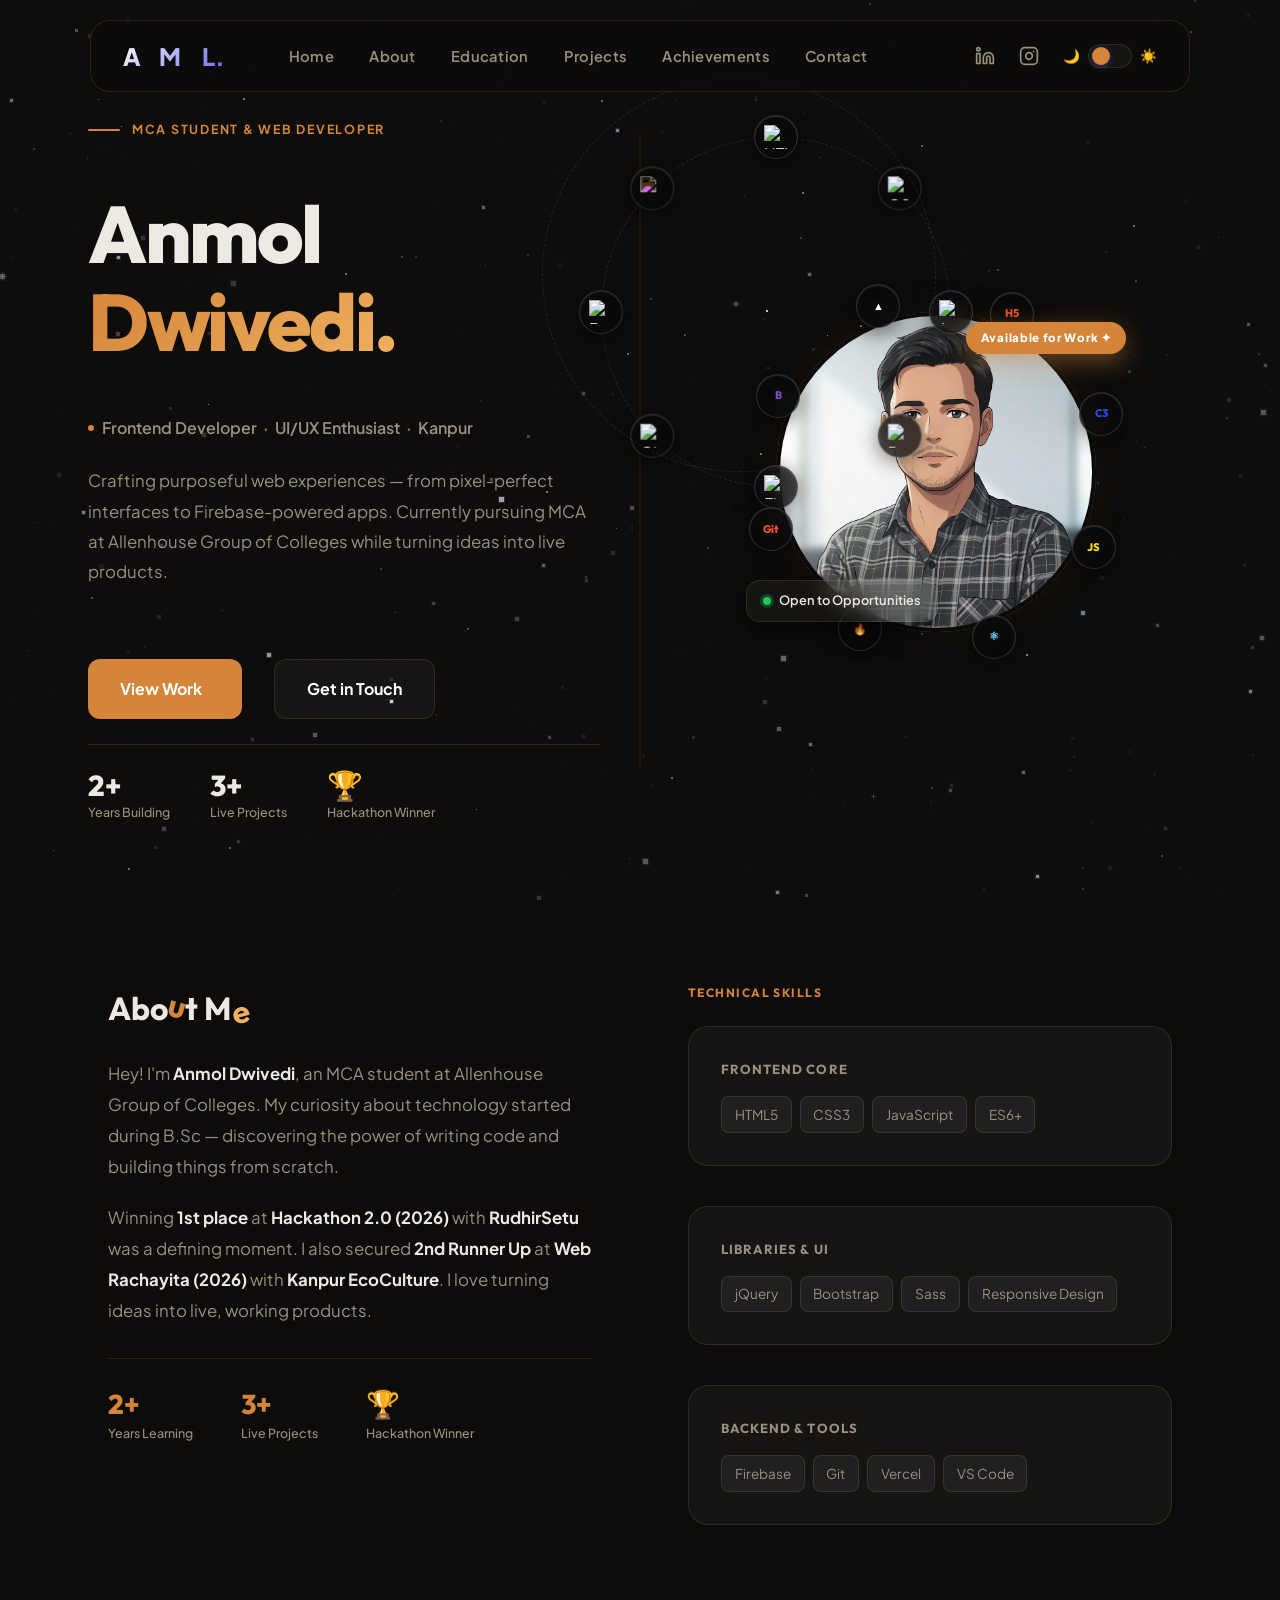
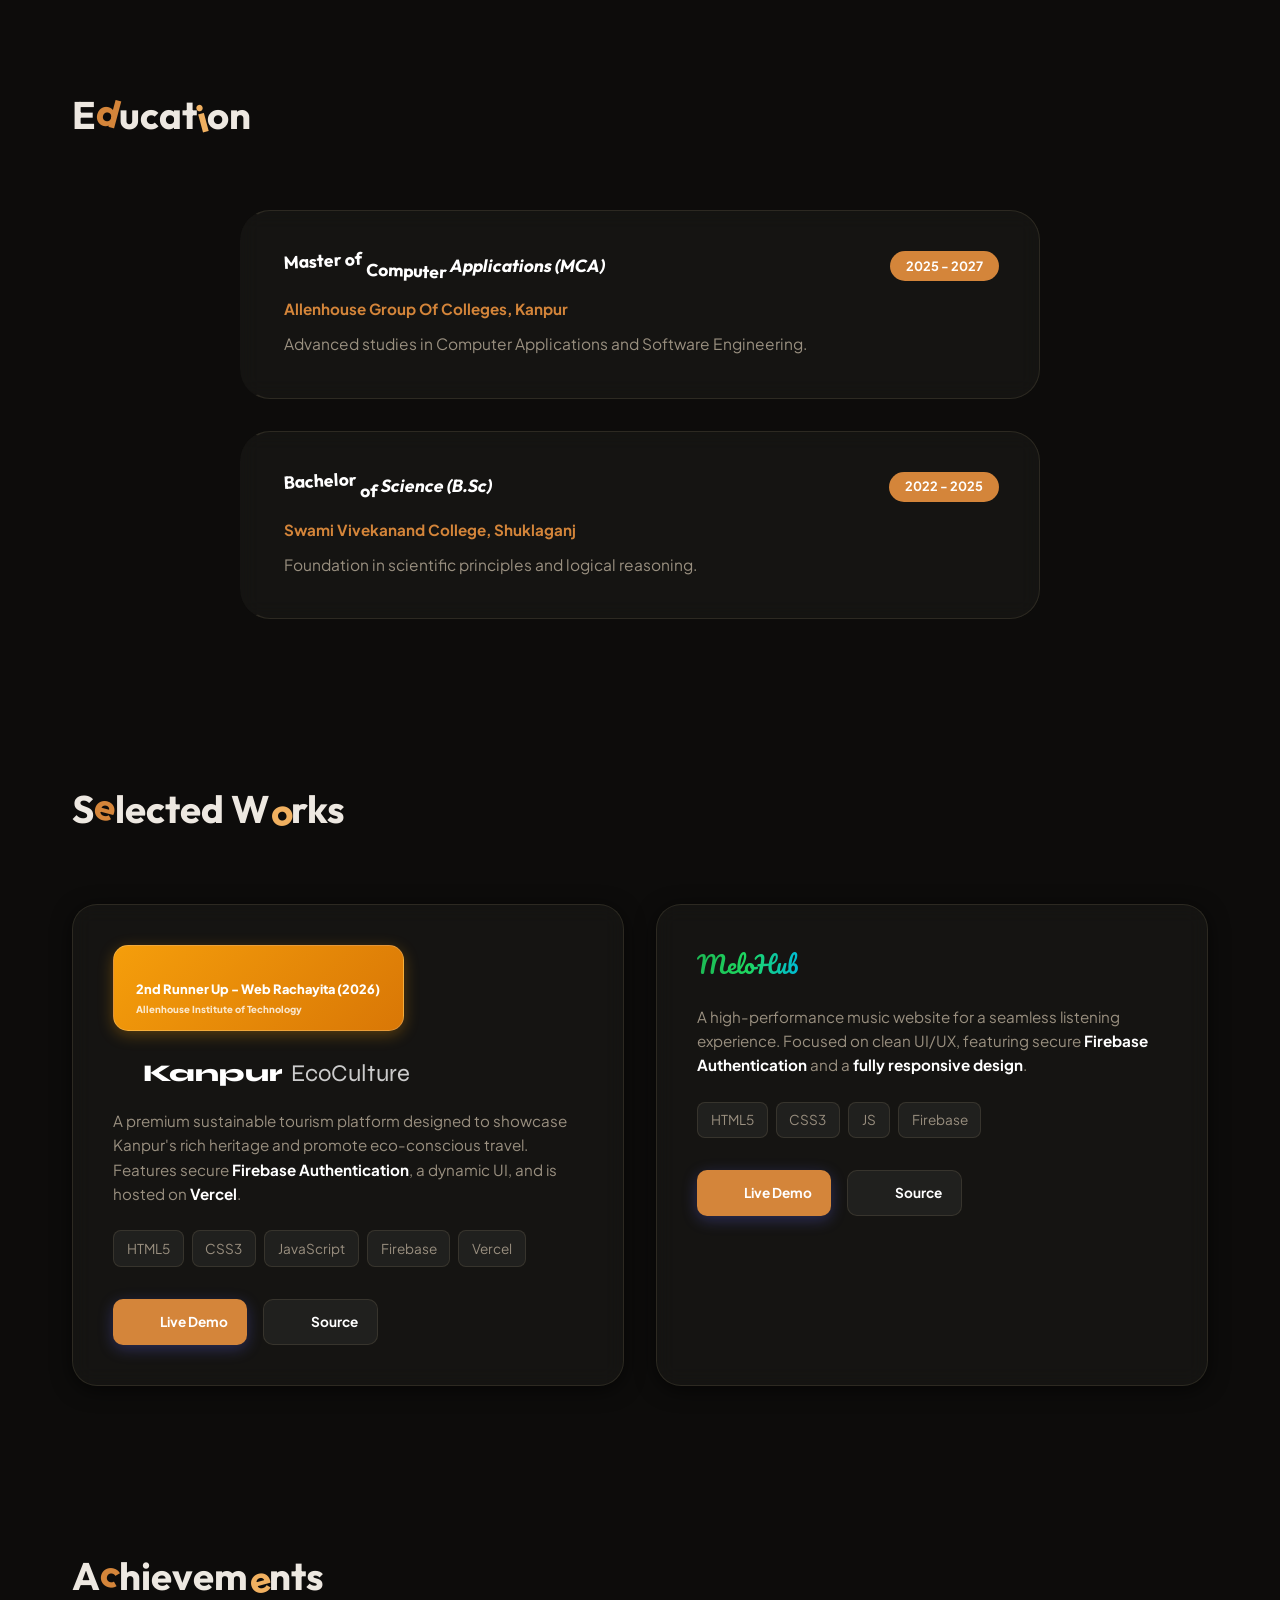
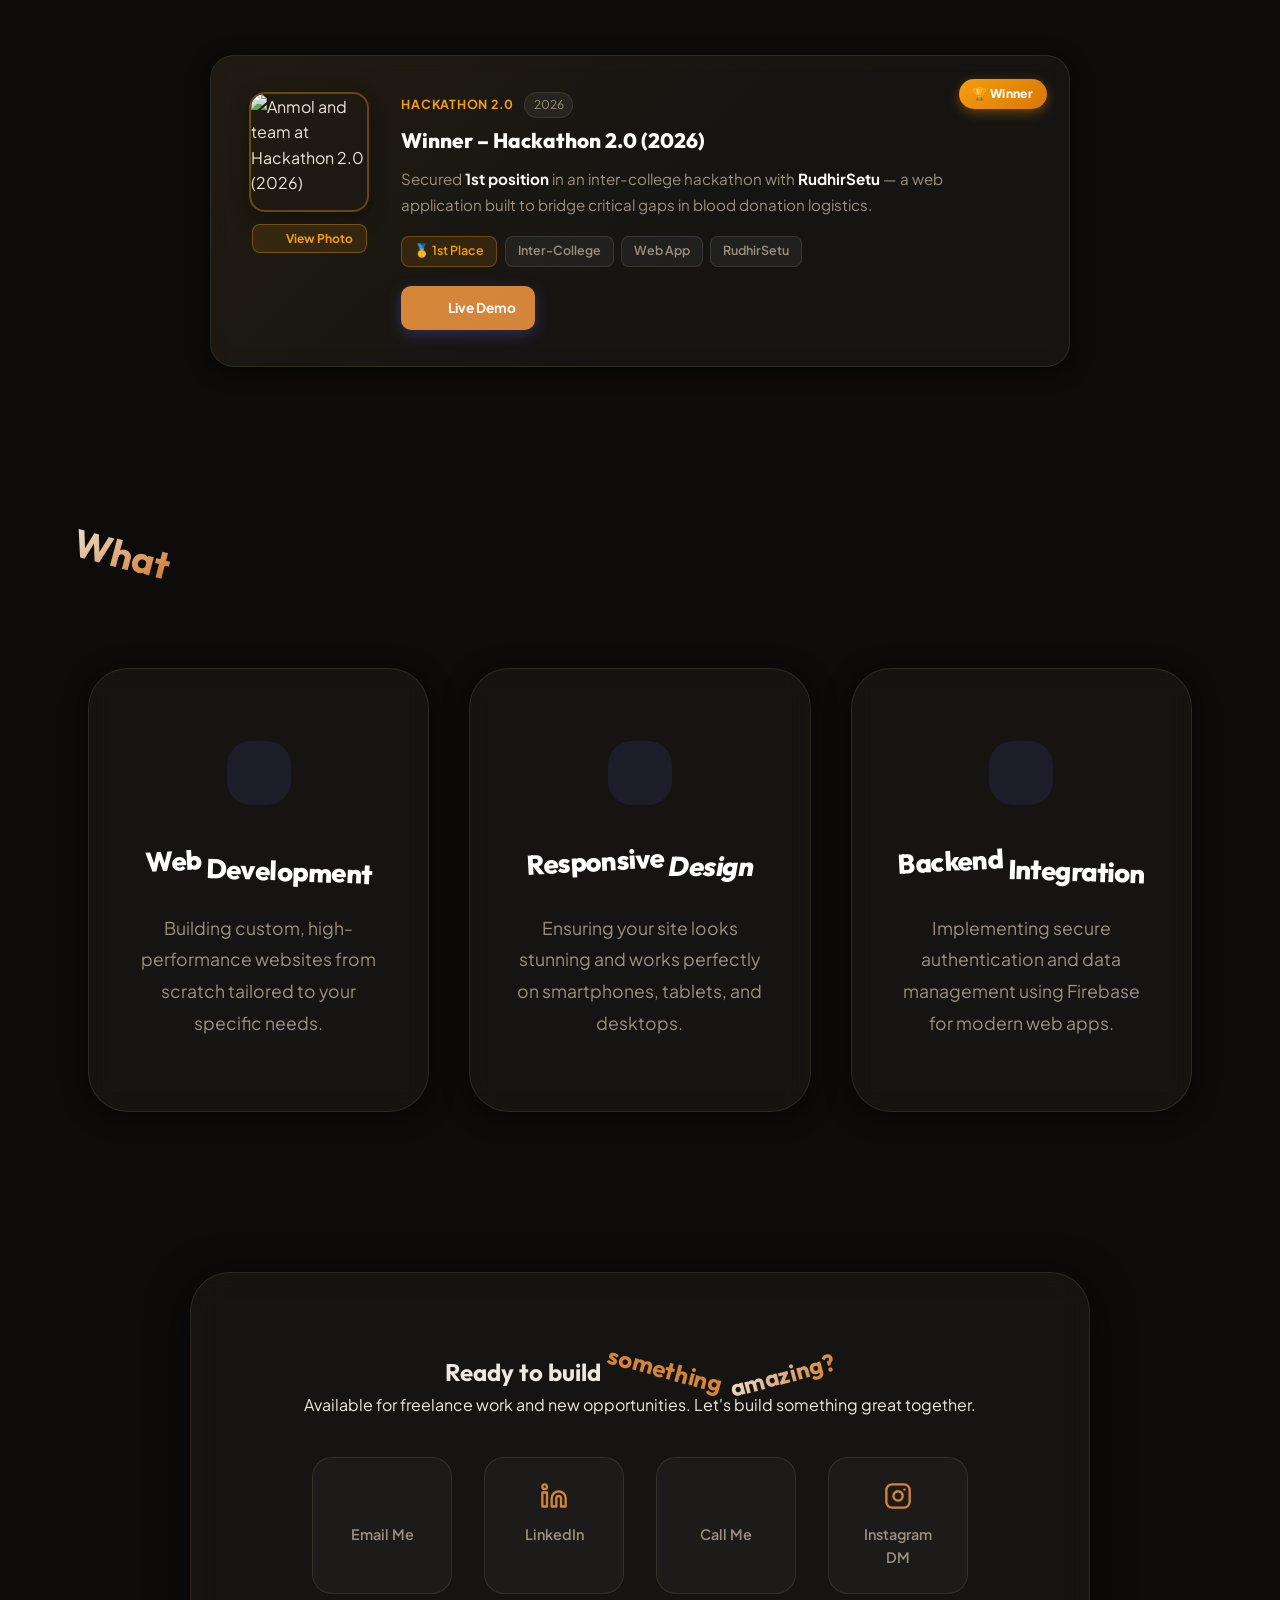
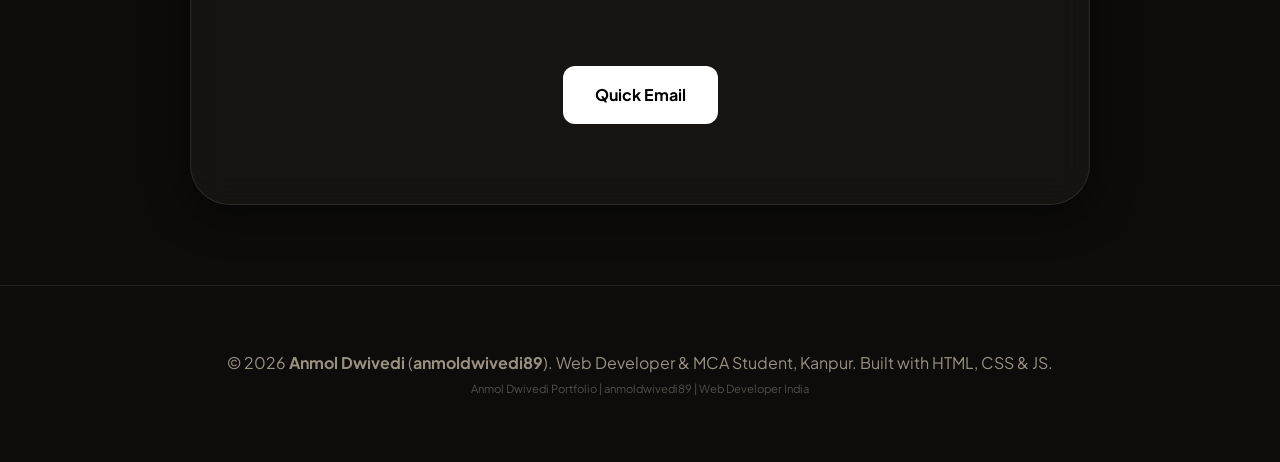
==== commit f2306141: "seo fix" ====
--- a/index.html
+++ b/index.html
@@ -1,14 +1,26 @@
 <!doctype html>
-<html lang="en">
+<html lang="en" dir="ltr">
   <head>
     <meta charset="UTF-8" />
     <meta name="viewport" content="width=device-width, initial-scale=1.0" />
-    <title>Anmol Dwivedi | Portfolio - Web Developer &amp; MCA Student</title>
-    <meta name="description" content="Official portfolio of Anmol Dwivedi (anmoldwivedi89). MCA student at Allenhouse, Web Developer, and UI/UX enthusiast." />
-    <meta name="keywords" content="Anmol Dwivedi, anmoldwivedi, anmoldwivedi89, Web Developer Kanpur, MCA Student Allenhouse, Kanpur EcoCulture, MeloHub, Frontend Developer" />
-    <meta name="author" content="Anmol Dwivedi" />
-    <meta name="robots" content="index, follow" />
+    <title>Anmol Dwivedi (anmoldwivedi89) | Portfolio – Web Developer, MCA Student Kanpur</title>
+    <meta name="description" content="Anmol Dwivedi (anmoldwivedi89) – Official Portfolio. Web Developer, Frontend Engineer &amp; MCA Student at Allenhouse Group of Colleges, Kanpur. Creator of Kanpur EcoCulture, MeloHub &amp; RudhirSetu. Hackathon 2.0 Winner 2026. Available for freelance projects." />
+    <meta name="keywords" content="Anmol Dwivedi, anmoldwivedi89, anmoldwivedi, Anmol Dwivedi portfolio, Anmol Dwivedi Kanpur, Anmol Dwivedi web developer, anmoldwivedi89 portfolio, anmoldwivedi89 github, Anmol Dwivedi MCA, Anmol Dwivedi Allenhouse, Web Developer Kanpur, MCA Student Allenhouse, Kanpur EcoCulture, MeloHub, RudhirSetu, Frontend Developer India, Anmol Dwivedi developer, Anmol Dwivedi freelance" />
+    <meta name="author" content="Anmol Dwivedi (anmoldwivedi89)" />
+    <meta name="robots" content="index, follow, max-snippet:-1, max-image-preview:large, max-video-preview:-1" />
+    <meta name="googlebot" content="index, follow" />
+    <meta name="google-site-verification" content="google5a7bda0e5a20535d" />
     <link rel="canonical" href="https://anmoldwivedi.vercel.app/" />
+    <link rel="alternate" hreflang="en" href="https://anmoldwivedi.vercel.app/" />
+    <link rel="alternate" hreflang="x-default" href="https://anmoldwivedi.vercel.app/" />
+    <!-- Geo targeting -->
+    <meta name="geo.region" content="IN-UP" />
+    <meta name="geo.placename" content="Kanpur" />
+    <meta name="geo.position" content="26.4499;80.3319" />
+    <meta name="ICBM" content="26.4499, 80.3319" />
+    <!-- Theme Color -->
+    <meta name="theme-color" content="#6c3ce0" />
+    <meta name="msapplication-TileColor" content="#6c3ce0" />
     <!-- Google Fonts -->
     <link rel="preconnect" href="https://fonts.googleapis.com" />
     <link rel="preconnect" href="https://fonts.gstatic.com" crossorigin />
@@ -19,41 +31,126 @@
     <script src="https://unpkg.com/scrollreveal"></script>
     <link rel="stylesheet" href="style.css?v=3" />
     <!-- Favicon -->
-    <link rel="icon" type="image/png" href="profile.png?v=4" />
-    <link rel="apple-touch-icon" href="profile.png?v=4" />
+    <link rel="icon" type="image/png" href="https://anmoldwivedi.vercel.app/profile.png?v=4" />
+    <link rel="apple-touch-icon" href="https://anmoldwivedi.vercel.app/profile.png?v=4" />
     <!-- Open Graph -->
     <meta property="og:type" content="website" />
     <meta property="og:url" content="https://anmoldwivedi.vercel.app/" />
-    <meta property="og:title" content="Anmol Dwivedi | Portfolio" />
-    <meta property="og:description" content="MCA Student &amp; Web Developer passionate about building digital success." />
-    <meta property="og:image" content="profile.png?v=4" />
+    <meta property="og:title" content="Anmol Dwivedi (anmoldwivedi89) | Web Developer &amp; MCA Student Portfolio" />
+    <meta property="og:description" content="Official portfolio of Anmol Dwivedi (anmoldwivedi89). Web Developer, Frontend Engineer &amp; MCA Student at Allenhouse, Kanpur. Hackathon Winner. Creator of Kanpur EcoCulture, MeloHub &amp; RudhirSetu." />
+    <meta property="og:image" content="https://anmoldwivedi.vercel.app/profile.png?v=4" />
+    <meta property="og:image:width" content="1200" />
+    <meta property="og:image:height" content="630" />
+    <meta property="og:image:alt" content="Anmol Dwivedi - Web Developer Portfolio" />
+    <meta property="og:site_name" content="Anmol Dwivedi Portfolio" />
+    <meta property="og:locale" content="en_IN" />
     <!-- Twitter -->
-    <meta property="twitter:card" content="summary_large_image" />
-    <meta property="twitter:url" content="https://anmoldwivedi.vercel.app/" />
-    <meta property="twitter:title" content="Anmol Dwivedi | Portfolio" />
-    <meta property="twitter:description" content="MCA Student &amp; Web Developer passionate about building digital success." />
-    <meta property="twitter:image" content="profile.png?v=4" />
-    <!-- JSON-LD -->
+    <meta name="twitter:card" content="summary_large_image" />
+    <meta name="twitter:url" content="https://anmoldwivedi.vercel.app/" />
+    <meta name="twitter:title" content="Anmol Dwivedi (anmoldwivedi89) | Web Developer Portfolio" />
+    <meta name="twitter:description" content="Official portfolio of Anmol Dwivedi (anmoldwivedi89). Web Developer &amp; MCA Student at Allenhouse, Kanpur. Hackathon Winner 2026." />
+    <meta name="twitter:image" content="https://anmoldwivedi.vercel.app/profile.png?v=4" />
+    <meta name="twitter:image:alt" content="Anmol Dwivedi - Web Developer Portfolio" />
+    <!-- JSON-LD: Person Schema -->
     <script type="application/ld+json">
       {
         "@context": "https://schema.org",
         "@type": "Person",
+        "@id": "https://anmoldwivedi.vercel.app/#person",
         "name": "Anmol Dwivedi",
+        "alternateName": ["anmoldwivedi89", "anmoldwivedi", "Anmol"],
         "url": "https://anmoldwivedi.vercel.app/",
-        "image": "https://anmoldwivedi.vercel.app/profile.png?v=4",
+        "image": {
+          "@type": "ImageObject",
+          "url": "https://anmoldwivedi.vercel.app/profile.png?v=4",
+          "width": 500,
+          "height": 500
+        },
         "sameAs": [
           "https://github.com/anmoldwivedi89",
-          "https://linkedin.com/in/anmoldwivedi89/",
-          "https://instagram.com/anmoldwivedi89"
+          "https://www.linkedin.com/in/anmoldwivedi89/",
+          "https://www.instagram.com/anmoldwivedi89"
         ],
         "jobTitle": "Web Developer",
         "worksFor": { "@type": "Organization", "name": "Freelance" },
-        "description": "Anmol Dwivedi is an MCA student at Allenhouse and a passionate Web Developer."
+        "alumniOf": [
+          {
+            "@type": "EducationalOrganization",
+            "name": "Allenhouse Group of Colleges",
+            "address": { "@type": "PostalAddress", "addressLocality": "Kanpur", "addressRegion": "Uttar Pradesh", "addressCountry": "IN" }
+          },
+          {
+            "@type": "EducationalOrganization",
+            "name": "Swami Vivekanand College, Shuklaganj"
+          }
+        ],
+        "knowsAbout": ["HTML5", "CSS3", "JavaScript", "React", "Firebase", "Git", "Bootstrap", "Vercel", "Web Development", "Frontend Development", "UI/UX Design", "Responsive Design"],
+        "address": {
+          "@type": "PostalAddress",
+          "addressLocality": "Kanpur",
+          "addressRegion": "Uttar Pradesh",
+          "addressCountry": "IN"
+        },
+        "email": "anmoldwivedi2002@gmail.com",
+        "description": "Anmol Dwivedi (anmoldwivedi89) is a Web Developer and MCA student at Allenhouse Group of Colleges, Kanpur. Winner of Hackathon 2.0 (2026). Creator of Kanpur EcoCulture, MeloHub, and RudhirSetu."
+      }
+    </script>
+    <!-- JSON-LD: WebSite Schema -->
+    <script type="application/ld+json">
+      {
+        "@context": "https://schema.org",
+        "@type": "WebSite",
+        "@id": "https://anmoldwivedi.vercel.app/#website",
+        "url": "https://anmoldwivedi.vercel.app/",
+        "name": "Anmol Dwivedi Portfolio",
+        "alternateName": ["anmoldwivedi89 Portfolio", "Anmol Dwivedi"],
+        "description": "Official portfolio website of Anmol Dwivedi (anmoldwivedi89) – Web Developer and MCA Student from Kanpur, India.",
+        "publisher": { "@id": "https://anmoldwivedi.vercel.app/#person" }
+      }
+    </script>
+    <!-- JSON-LD: ProfilePage Schema -->
+    <script type="application/ld+json">
+      {
+        "@context": "https://schema.org",
+        "@type": "ProfilePage",
+        "@id": "https://anmoldwivedi.vercel.app/#profilepage",
+        "url": "https://anmoldwivedi.vercel.app/",
+        "name": "Anmol Dwivedi (anmoldwivedi89) – Portfolio",
+        "mainEntity": { "@id": "https://anmoldwivedi.vercel.app/#person" },
+        "dateCreated": "2025-01-01",
+        "dateModified": "2026-07-10"
+      }
+    </script>
+    <!-- JSON-LD: BreadcrumbList -->
+    <script type="application/ld+json">
+      {
+        "@context": "https://schema.org",
+        "@type": "BreadcrumbList",
+        "itemListElement": [
+          {
+            "@type": "ListItem",
+            "position": 1,
+            "name": "Home",
+            "item": "https://anmoldwivedi.vercel.app/"
+          }
+        ]
       }
     </script>
   </head>
 
   <body>
+    <!-- Noscript SEO fallback for crawlers -->
+    <noscript>
+      <div style="padding:2rem;max-width:800px;margin:0 auto;font-family:sans-serif">
+        <h1>Anmol Dwivedi (anmoldwivedi89) – Web Developer Portfolio</h1>
+        <p>Welcome to the official portfolio of <strong>Anmol Dwivedi</strong>, also known as <strong>anmoldwivedi89</strong>. Anmol is a Web Developer and MCA student at Allenhouse Group of Colleges, Kanpur, India.</p>
+        <p>Anmol Dwivedi is the creator of <strong>Kanpur EcoCulture</strong> (sustainable tourism platform), <strong>MeloHub</strong> (music streaming web app), and <strong>RudhirSetu</strong> (blood donation platform – Hackathon 2.0 Winner 2026).</p>
+        <p>Skills: HTML5, CSS3, JavaScript, React, Firebase, Git, Bootstrap, Vercel, Responsive Design, UI/UX Design.</p>
+        <p>Contact: <a href="mailto:anmoldwivedi2002@gmail.com">anmoldwivedi2002@gmail.com</a> | <a href="https://github.com/anmoldwivedi89">GitHub: anmoldwivedi89</a> | <a href="https://linkedin.com/in/anmoldwivedi89/">LinkedIn: anmoldwivedi89</a> | <a href="https://instagram.com/anmoldwivedi89">Instagram: anmoldwivedi89</a></p>
+      </div>
+    </noscript>
+
+    <main id="main-content" role="main">
     <!-- Navbar -->
     <nav id="navbar">
       <div class="nav-container">
@@ -89,7 +186,7 @@
       </div>
     </nav>
 
-    <!-- Hero Section -->
+    <!-- Hero Section - Anmol Dwivedi (anmoldwivedi89) -->
     <section id="hero">
       <div class="hero-split">
         <!-- LEFT: Text -->
@@ -140,7 +237,81 @@
           <div class="hero-img-frame">
             <div class="hero-img-bg"></div>
             <div class="hero-img-border">
-              <img src="profile1.png" alt="Anmol Dwivedi" />
+              <img src="profile.png" alt="Anmol Dwivedi (anmoldwivedi89) – Web Developer and MCA Student from Kanpur, India" title="Anmol Dwivedi - anmoldwivedi89" />
+            </div>
+
+            <!-- Tech Orbit Ring (Pure CSS) -->
+            <div class="tech-orbit-hub">
+              <!-- Dashed track -->
+              <div class="orbit-track"></div>
+              
+              <!-- Spin container -->
+              <div class="orbit-track-container">
+                <!-- HTML5 -->
+                <div class="orbit-node" style="--i: 0; --color: #e34f26; --color-glow: rgba(227, 79, 38, 0.22);" title="HTML5">
+                  <div class="orbit-icon-wrap">
+                    <div class="orbit-icon-inner">
+                      <img src="https://cdn.jsdelivr.net/gh/devicons/devicon@latest/icons/html5/html5-original.svg" alt="HTML5" />
+                    </div>
+                  </div>
+                </div>
+                <!-- CSS3 -->
+                <div class="orbit-node" style="--i: 1; --color: #264de4; --color-glow: rgba(38, 77, 228, 0.22);" title="CSS3">
+                  <div class="orbit-icon-wrap">
+                    <div class="orbit-icon-inner">
+                      <img src="https://cdn.jsdelivr.net/gh/devicons/devicon@latest/icons/css3/css3-original.svg" alt="CSS3" />
+                    </div>
+                  </div>
+                </div>
+                <!-- JavaScript -->
+                <div class="orbit-node" style="--i: 2; --color: #f7df1e; --color-glow: rgba(247, 223, 30, 0.22);" title="JavaScript">
+                  <div class="orbit-icon-wrap">
+                    <div class="orbit-icon-inner">
+                      <img src="https://cdn.jsdelivr.net/gh/devicons/devicon@latest/icons/javascript/javascript-original.svg" alt="JavaScript" />
+                    </div>
+                  </div>
+                </div>
+                <!-- React -->
+                <div class="orbit-node" style="--i: 3; --color: #61dafb; --color-glow: rgba(97, 218, 251, 0.22);" title="React">
+                  <div class="orbit-icon-wrap">
+                    <div class="orbit-icon-inner">
+                      <img class="orbit-react-img" src="https://cdn.jsdelivr.net/gh/devicons/devicon@latest/icons/react/react-original.svg" alt="React" />
+                    </div>
+                  </div>
+                </div>
+                <!-- Firebase -->
+                <div class="orbit-node" style="--i: 4; --color: #ffca28; --color-glow: rgba(255, 202, 40, 0.22);" title="Firebase">
+                  <div class="orbit-icon-wrap">
+                    <div class="orbit-icon-inner">
+                      <img src="https://cdn.jsdelivr.net/gh/devicons/devicon@latest/icons/firebase/firebase-plain.svg" alt="Firebase" />
+                    </div>
+                  </div>
+                </div>
+                <!-- Git -->
+                <div class="orbit-node" style="--i: 5; --color: #f05032; --color-glow: rgba(240, 80, 50, 0.22);" title="Git">
+                  <div class="orbit-icon-wrap">
+                    <div class="orbit-icon-inner">
+                      <img src="https://cdn.jsdelivr.net/gh/devicons/devicon@latest/icons/git/git-original.svg" alt="Git" />
+                    </div>
+                  </div>
+                </div>
+                <!-- Bootstrap -->
+                <div class="orbit-node" style="--i: 6; --color: #7952b3; --color-glow: rgba(121, 82, 179, 0.22);" title="Bootstrap">
+                  <div class="orbit-icon-wrap">
+                    <div class="orbit-icon-inner">
+                      <img src="https://cdn.jsdelivr.net/gh/devicons/devicon@latest/icons/bootstrap/bootstrap-original.svg" alt="Bootstrap" />
+                    </div>
+                  </div>
+                </div>
+                <!-- Vercel -->
+                <div class="orbit-node" style="--i: 7; --color: #ffffff; --color-glow: rgba(255, 255, 255, 0.22);" title="Vercel">
+                  <div class="orbit-icon-wrap orbit-vercel-wrap">
+                    <div class="orbit-icon-inner">
+                      <img class="orbit-vercel-img" src="https://cdn.jsdelivr.net/gh/devicons/devicon@latest/icons/vercel/vercel-original.svg" alt="Vercel" />
+                    </div>
+                  </div>
+                </div>
+              </div>
             </div>
             <!-- Tech orbit is injected by tech-orbit.js -->
             <span class="hero-chip">Available for Work ✦</span>
@@ -401,8 +572,11 @@
       </div>
     </section>
 
-    <footer>
-      <p>&copy; 2026 Anmol Dwivedi. Built with HTML, CSS &amp; JS.</p>
+    </main>
+
+    <footer role="contentinfo">
+      <p>&copy; 2026 <strong>Anmol Dwivedi</strong> (<strong>anmoldwivedi89</strong>). Web Developer &amp; MCA Student, Kanpur. Built with HTML, CSS &amp; JS.</p>
+      <p style="font-size:0.7rem;opacity:0.5;margin-top:0.3rem;">Anmol Dwivedi Portfolio | anmoldwivedi89 | Web Developer India</p>
     </footer>
 
     <!-- PixelSnow WebGL Background -->
--- a/style.css
+++ b/style.css
@@ -2383,6 +2383,175 @@
   }
 }
 
+/* ═══════════════════════════════════════════
+   TECH ORBIT RING — Pure CSS Orbit
+   ═══════════════════════════════════════════ */
+
+/* Allow orbit to overflow the profile frame */
+.hero-img-frame {
+  overflow: visible !important;
+}
+
+/* Hub element: absolute anchor centered inside frame */
+.tech-orbit-hub {
+  position: absolute;
+  top: 50%;
+  left: 50%;
+  width: 0;
+  height: 0;
+  z-index: 4;
+  pointer-events: none;
+}
+
+/* Dashed circular orbit track */
+.orbit-track {
+  position: absolute;
+  width: 350px;
+  height: 350px;
+  border: 1.5px dashed rgba(255, 255, 255, 0.1);
+  border-radius: 50%;
+  transform: translate(-50%, -50%);
+  pointer-events: none;
+  animation: orbit-track-pulse 5s ease-in-out infinite;
+}
+
+@keyframes orbit-track-pulse {
+  0%, 100% { border-color: rgba(255, 255, 255, 0.08); }
+  50%       { border-color: rgba(212, 133, 58, 0.22);
+              box-shadow: 0 0 20px rgba(212, 133, 58, 0.06) inset; }
+}
+
+/* Container that spins clockwise */
+.orbit-track-container {
+  position: absolute;
+  inset: 0;
+  width: 0;
+  height: 0;
+  animation: orbit-spin 30s linear infinite;
+  pointer-events: none;
+}
+
+/* Pause whole rotation on hover anywhere near the image frame */
+.hero-img-frame:hover .orbit-track-container,
+.hero-img-frame:hover .orbit-icon-inner {
+  animation-play-state: paused;
+}
+
+/* Each node container: placed on circle at start using rotate + translate */
+.orbit-node {
+  position: absolute;
+  width: 44px;
+  height: 44px;
+  top: 50%;
+  left: 50%;
+  margin-top: -22px;
+  margin-left: -22px;
+  /* Start angle offset and radius */
+  transform: rotate(calc(var(--i) * 45deg)) translateY(-175px);
+  pointer-events: none;
+}
+
+/* Glass icon bubble */
+.orbit-icon-wrap {
+  position: absolute;
+  width: 44px;
+  height: 44px;
+  border-radius: 50%;
+  background: rgba(10, 9, 8, 0.75);
+  backdrop-filter: blur(14px);
+  -webkit-backdrop-filter: blur(14px);
+  border: 1px solid rgba(255, 255, 255, 0.15);
+  box-shadow:
+    0 4px 20px rgba(0, 0, 0, 0.5),
+    inset 0 1px 0 rgba(255, 255, 255, 0.1);
+  pointer-events: all;
+  cursor: pointer;
+  
+  /* Initial offset rotation: cancels out the node rotation */
+  transform: rotate(calc(var(--i) * -45deg));
+  
+  display: flex;
+  align-items: center;
+  justify-content: center;
+  transition:
+    border-color 0.25s,
+    box-shadow   0.25s,
+    transform    0.35s cubic-bezier(0.34, 1.56, 0.64, 1);
+}
+
+/* Inner container: spins counter-clockwise to cancel parent rotation */
+.orbit-icon-inner {
+  width: 100%;
+  height: 100%;
+  display: flex;
+  align-items: center;
+  justify-content: center;
+  padding: 9px;
+  animation: orbit-spin-counter 30s linear infinite;
+}
+
+.orbit-icon-inner img {
+  width: 100%;
+  height: 100%;
+  object-fit: contain;
+  display: block;
+}
+
+/* Hover effects */
+.orbit-icon-wrap:hover {
+  border-color: var(--color);
+  box-shadow: 
+    0 0 20px var(--color-glow),
+    0 4px 24px rgba(0, 0, 0, 0.6);
+  /* Maintain initial angle offset but scale up */
+  transform: rotate(calc(var(--i) * -45deg)) scale(1.3);
+}
+
+/* React logo extra spin on hover */
+.orbit-node[title="React"]:hover .orbit-react-img {
+  animation: react-logo-spin 1.2s linear infinite;
+}
+
+@keyframes react-logo-spin {
+  to { transform: rotate(360deg); }
+}
+
+/* Vercel logo filter */
+.orbit-vercel-img {
+  filter: invert(1) brightness(1.3);
+}
+[data-theme="light"] .orbit-vercel-img {
+  filter: none;
+}
+
+/* CSS Animations */
+@keyframes orbit-spin {
+  from { transform: rotate(0deg); }
+  to   { transform: rotate(360deg); }
+}
+
+@keyframes orbit-spin-counter {
+  from { transform: rotate(0deg); }
+  to   { transform: rotate(-360deg); }
+}
+
+/* Light Theme Overrides */
+[data-theme="light"] .orbit-track {
+  border-color: rgba(0, 0, 0, 0.08);
+}
+[data-theme="light"] .orbit-icon-wrap {
+  background: rgba(255, 255, 255, 0.9);
+  border-color: rgba(0, 0, 0, 0.1);
+  box-shadow: 0 4px 20px rgba(0, 0, 0, 0.1);
+}
+
+/* Hide on mobile/tablet (less than 900px wide) */
+@media (max-width: 900px) {
+  .tech-orbit-hub {
+    display: none !important;
+  }
+}
+
 
 /* ═══════════════════════════════════════════
    TECH ORBIT RING — JS-driven (tech-orbit.js)
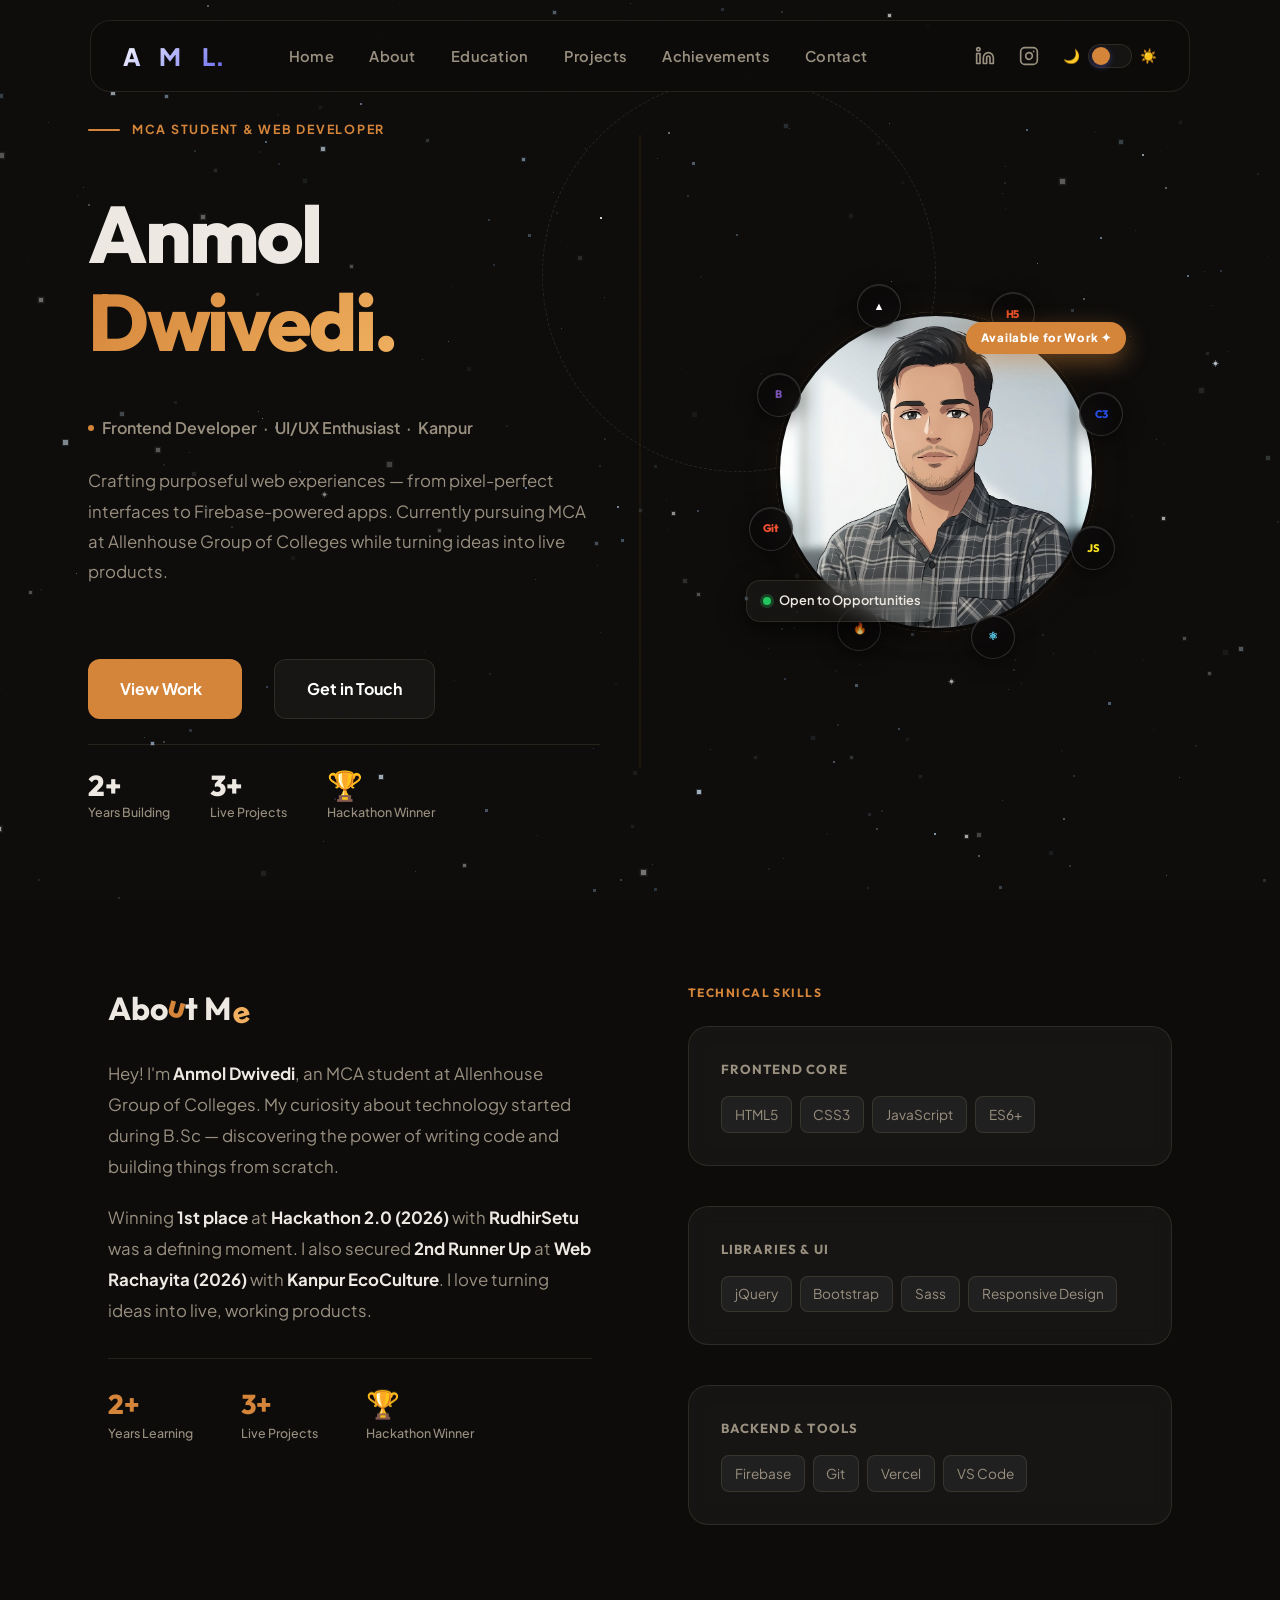
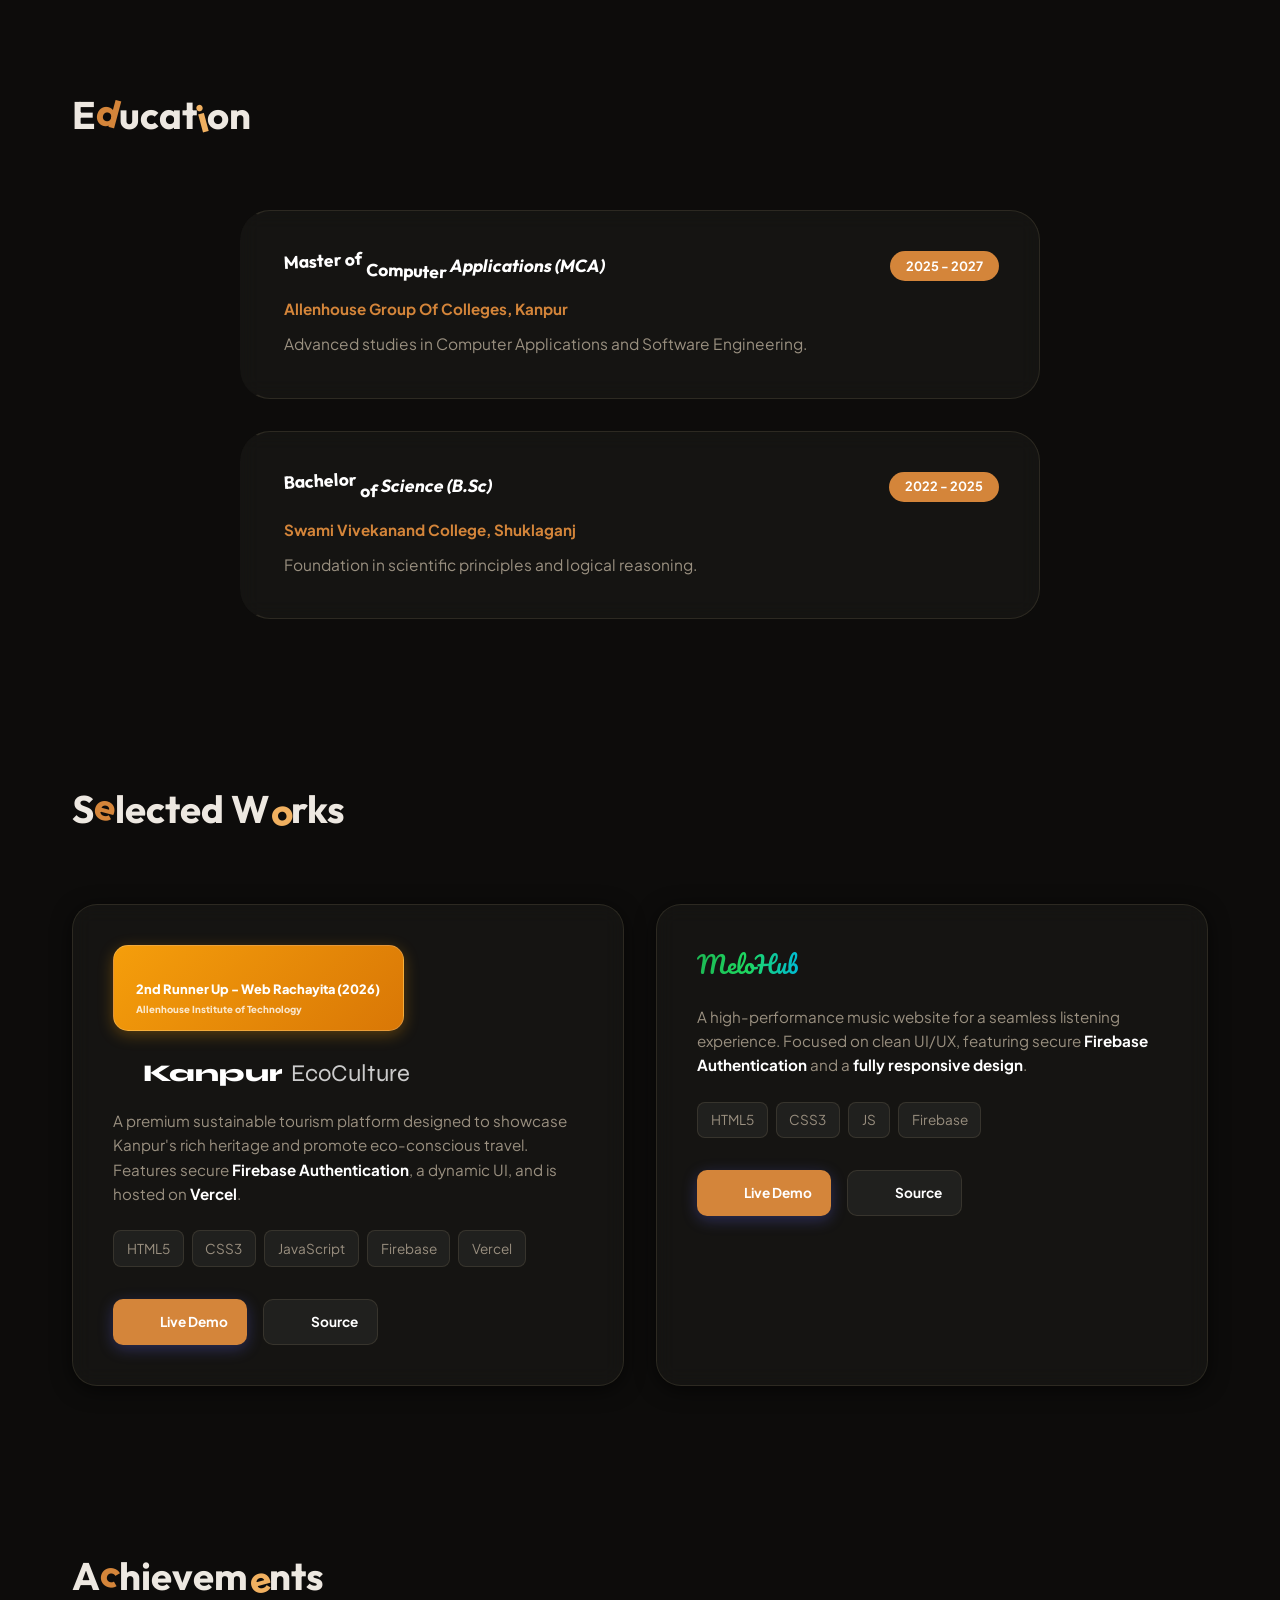
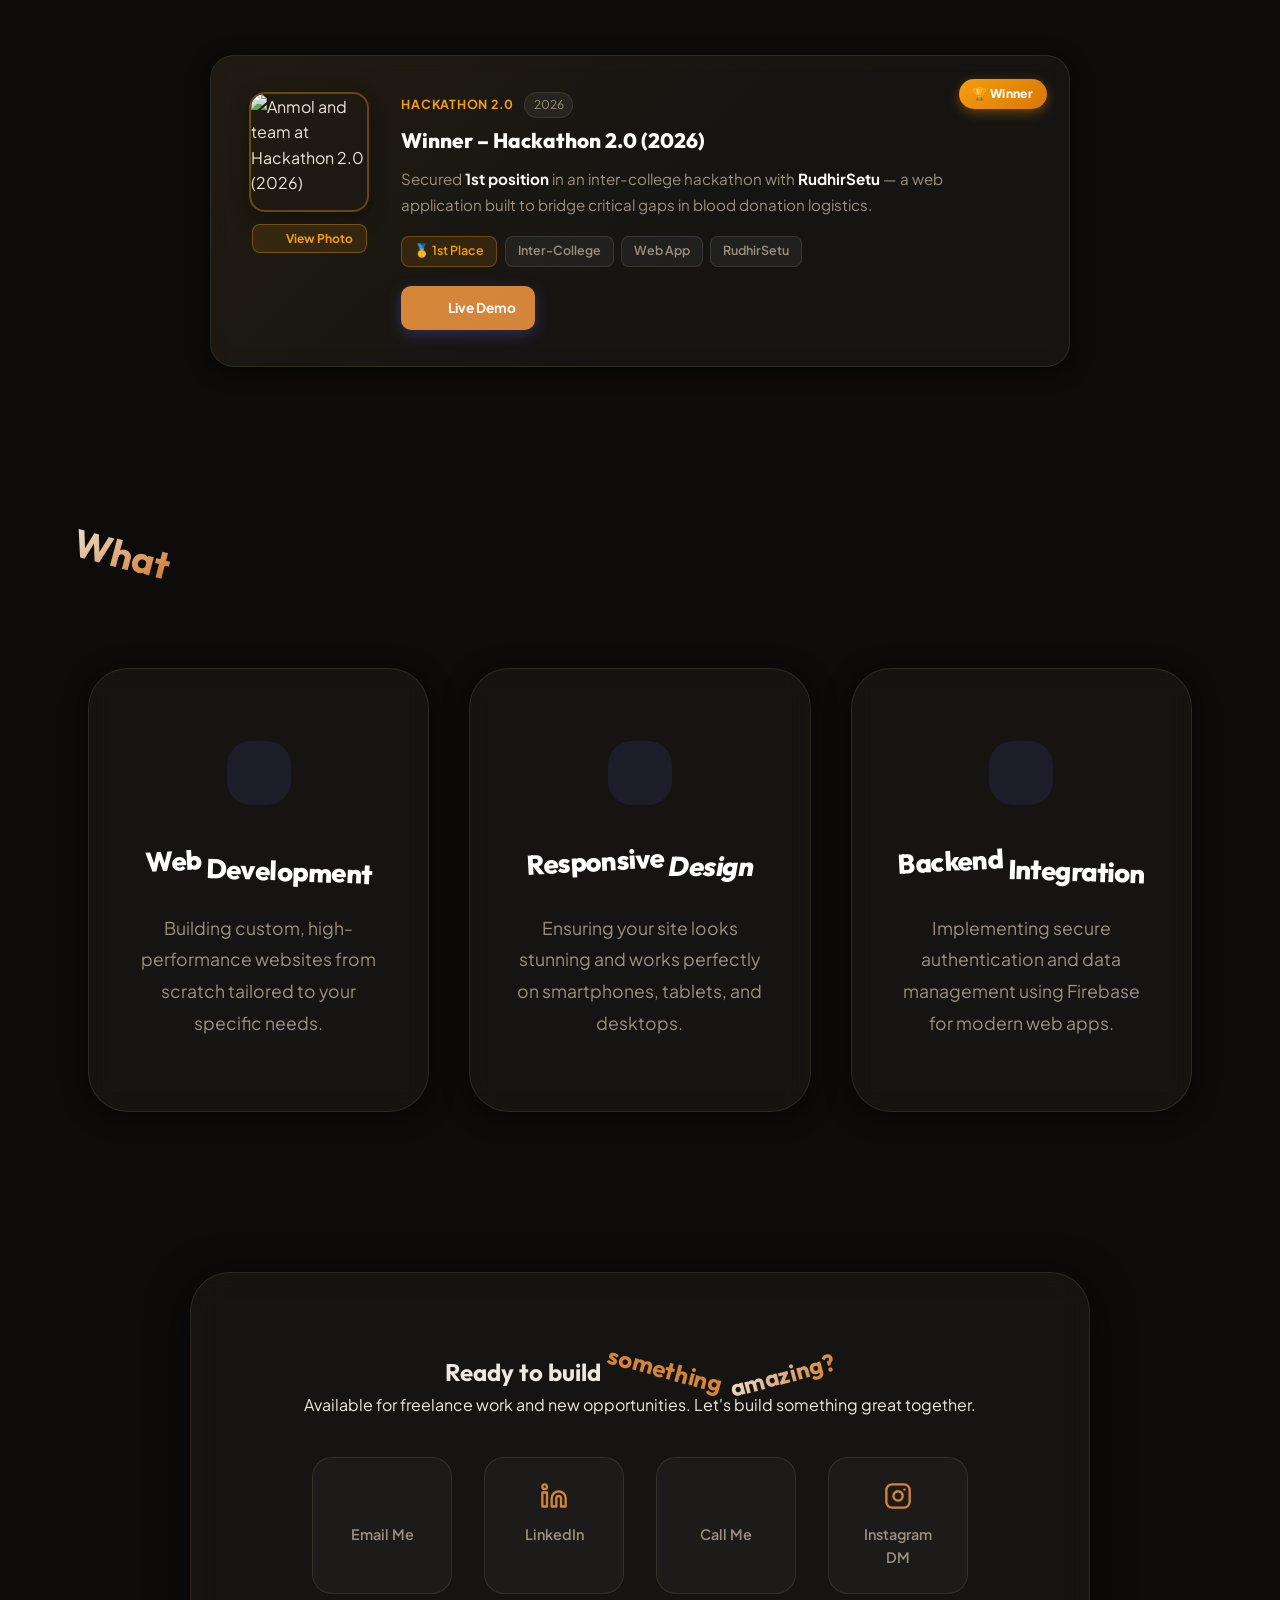
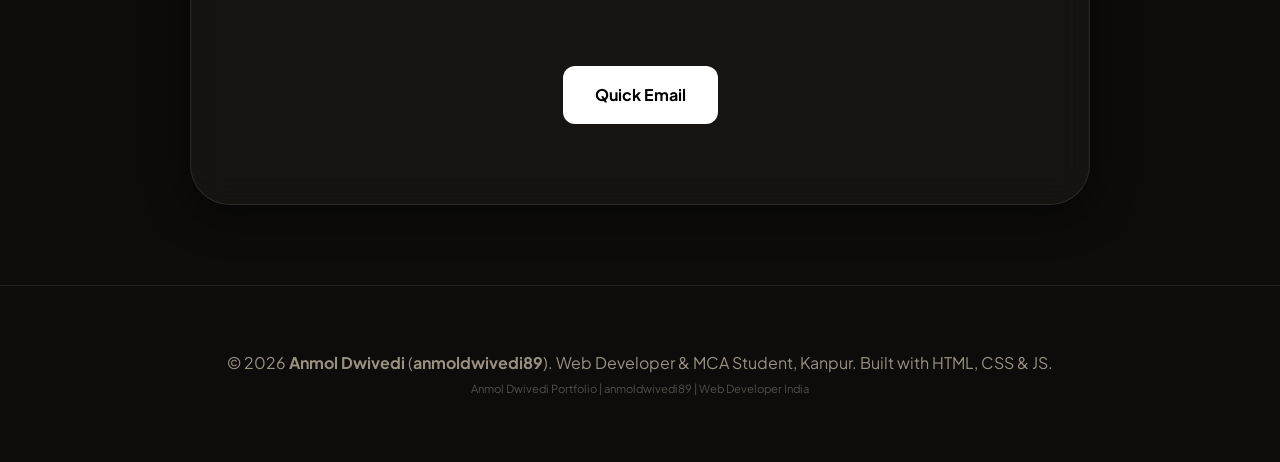
==== commit d1d92bc1: "fix: remove duplicate inline tech orbit" ====
--- a/index.html
+++ b/index.html
@@ -240,79 +240,6 @@
               <img src="profile.png" alt="Anmol Dwivedi (anmoldwivedi89) – Web Developer and MCA Student from Kanpur, India" title="Anmol Dwivedi - anmoldwivedi89" />
             </div>
 
-            <!-- Tech Orbit Ring (Pure CSS) -->
-            <div class="tech-orbit-hub">
-              <!-- Dashed track -->
-              <div class="orbit-track"></div>
-              
-              <!-- Spin container -->
-              <div class="orbit-track-container">
-                <!-- HTML5 -->
-                <div class="orbit-node" style="--i: 0; --color: #e34f26; --color-glow: rgba(227, 79, 38, 0.22);" title="HTML5">
-                  <div class="orbit-icon-wrap">
-                    <div class="orbit-icon-inner">
-                      <img src="https://cdn.jsdelivr.net/gh/devicons/devicon@latest/icons/html5/html5-original.svg" alt="HTML5" />
-                    </div>
-                  </div>
-                </div>
-                <!-- CSS3 -->
-                <div class="orbit-node" style="--i: 1; --color: #264de4; --color-glow: rgba(38, 77, 228, 0.22);" title="CSS3">
-                  <div class="orbit-icon-wrap">
-                    <div class="orbit-icon-inner">
-                      <img src="https://cdn.jsdelivr.net/gh/devicons/devicon@latest/icons/css3/css3-original.svg" alt="CSS3" />
-                    </div>
-                  </div>
-                </div>
-                <!-- JavaScript -->
-                <div class="orbit-node" style="--i: 2; --color: #f7df1e; --color-glow: rgba(247, 223, 30, 0.22);" title="JavaScript">
-                  <div class="orbit-icon-wrap">
-                    <div class="orbit-icon-inner">
-                      <img src="https://cdn.jsdelivr.net/gh/devicons/devicon@latest/icons/javascript/javascript-original.svg" alt="JavaScript" />
-                    </div>
-                  </div>
-                </div>
-                <!-- React -->
-                <div class="orbit-node" style="--i: 3; --color: #61dafb; --color-glow: rgba(97, 218, 251, 0.22);" title="React">
-                  <div class="orbit-icon-wrap">
-                    <div class="orbit-icon-inner">
-                      <img class="orbit-react-img" src="https://cdn.jsdelivr.net/gh/devicons/devicon@latest/icons/react/react-original.svg" alt="React" />
-                    </div>
-                  </div>
-                </div>
-                <!-- Firebase -->
-                <div class="orbit-node" style="--i: 4; --color: #ffca28; --color-glow: rgba(255, 202, 40, 0.22);" title="Firebase">
-                  <div class="orbit-icon-wrap">
-                    <div class="orbit-icon-inner">
-                      <img src="https://cdn.jsdelivr.net/gh/devicons/devicon@latest/icons/firebase/firebase-plain.svg" alt="Firebase" />
-                    </div>
-                  </div>
-                </div>
-                <!-- Git -->
-                <div class="orbit-node" style="--i: 5; --color: #f05032; --color-glow: rgba(240, 80, 50, 0.22);" title="Git">
-                  <div class="orbit-icon-wrap">
-                    <div class="orbit-icon-inner">
-                      <img src="https://cdn.jsdelivr.net/gh/devicons/devicon@latest/icons/git/git-original.svg" alt="Git" />
-                    </div>
-                  </div>
-                </div>
-                <!-- Bootstrap -->
-                <div class="orbit-node" style="--i: 6; --color: #7952b3; --color-glow: rgba(121, 82, 179, 0.22);" title="Bootstrap">
-                  <div class="orbit-icon-wrap">
-                    <div class="orbit-icon-inner">
-                      <img src="https://cdn.jsdelivr.net/gh/devicons/devicon@latest/icons/bootstrap/bootstrap-original.svg" alt="Bootstrap" />
-                    </div>
-                  </div>
-                </div>
-                <!-- Vercel -->
-                <div class="orbit-node" style="--i: 7; --color: #ffffff; --color-glow: rgba(255, 255, 255, 0.22);" title="Vercel">
-                  <div class="orbit-icon-wrap orbit-vercel-wrap">
-                    <div class="orbit-icon-inner">
-                      <img class="orbit-vercel-img" src="https://cdn.jsdelivr.net/gh/devicons/devicon@latest/icons/vercel/vercel-original.svg" alt="Vercel" />
-                    </div>
-                  </div>
-                </div>
-              </div>
-            </div>
             <!-- Tech orbit is injected by tech-orbit.js -->
             <span class="hero-chip">Available for Work ✦</span>
             <div class="hero-tag">
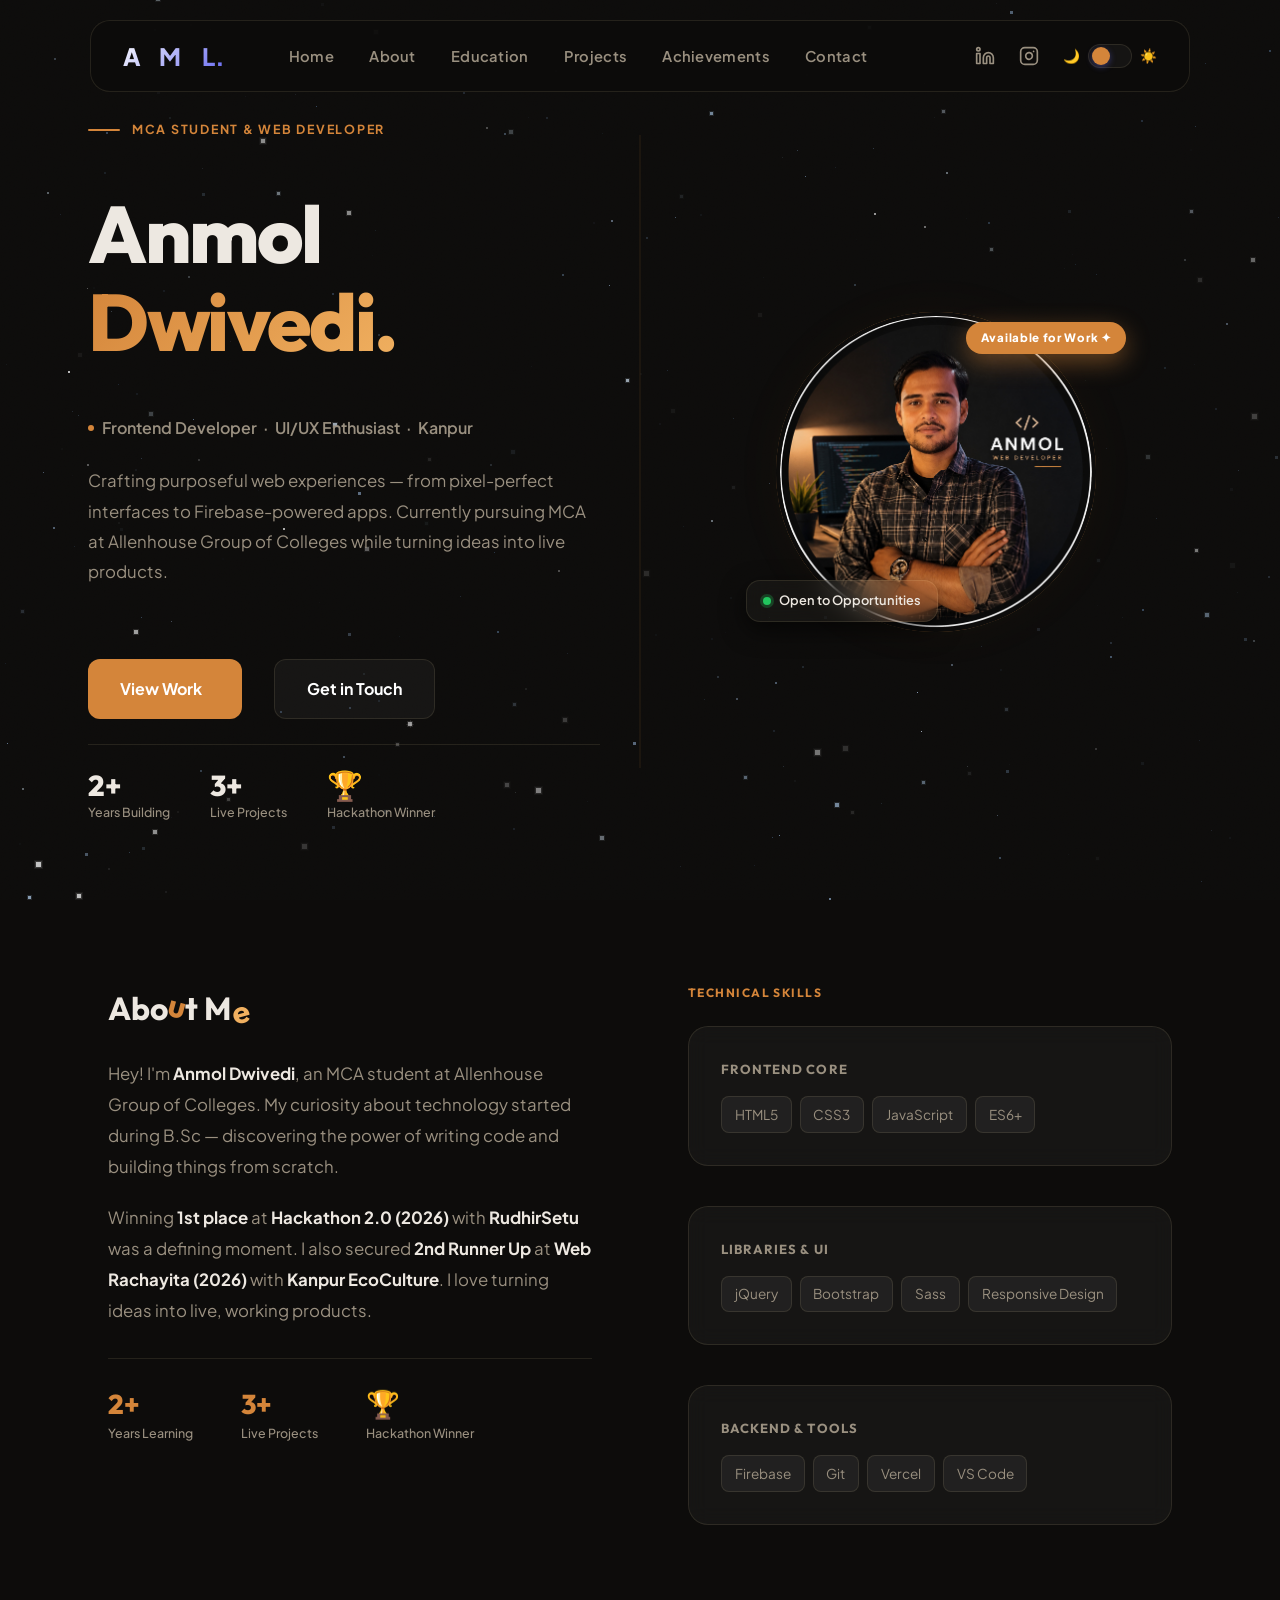
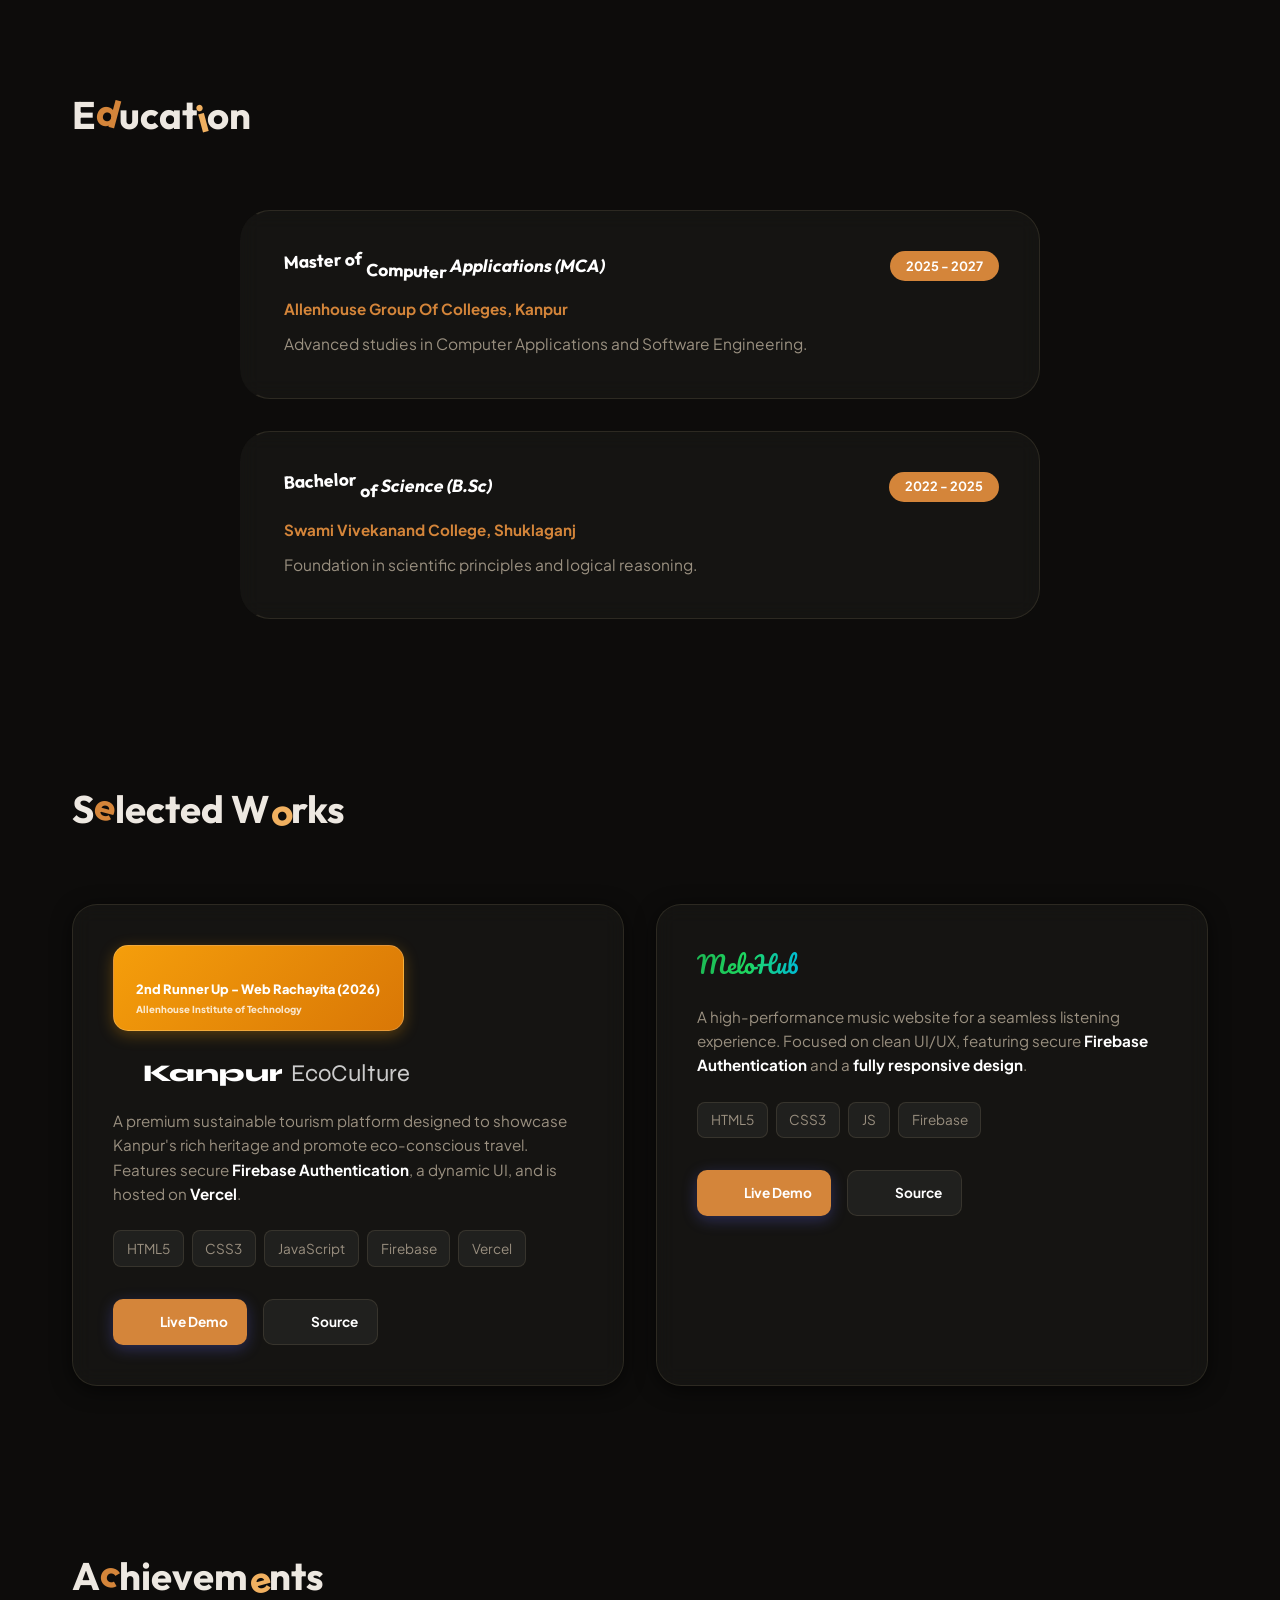
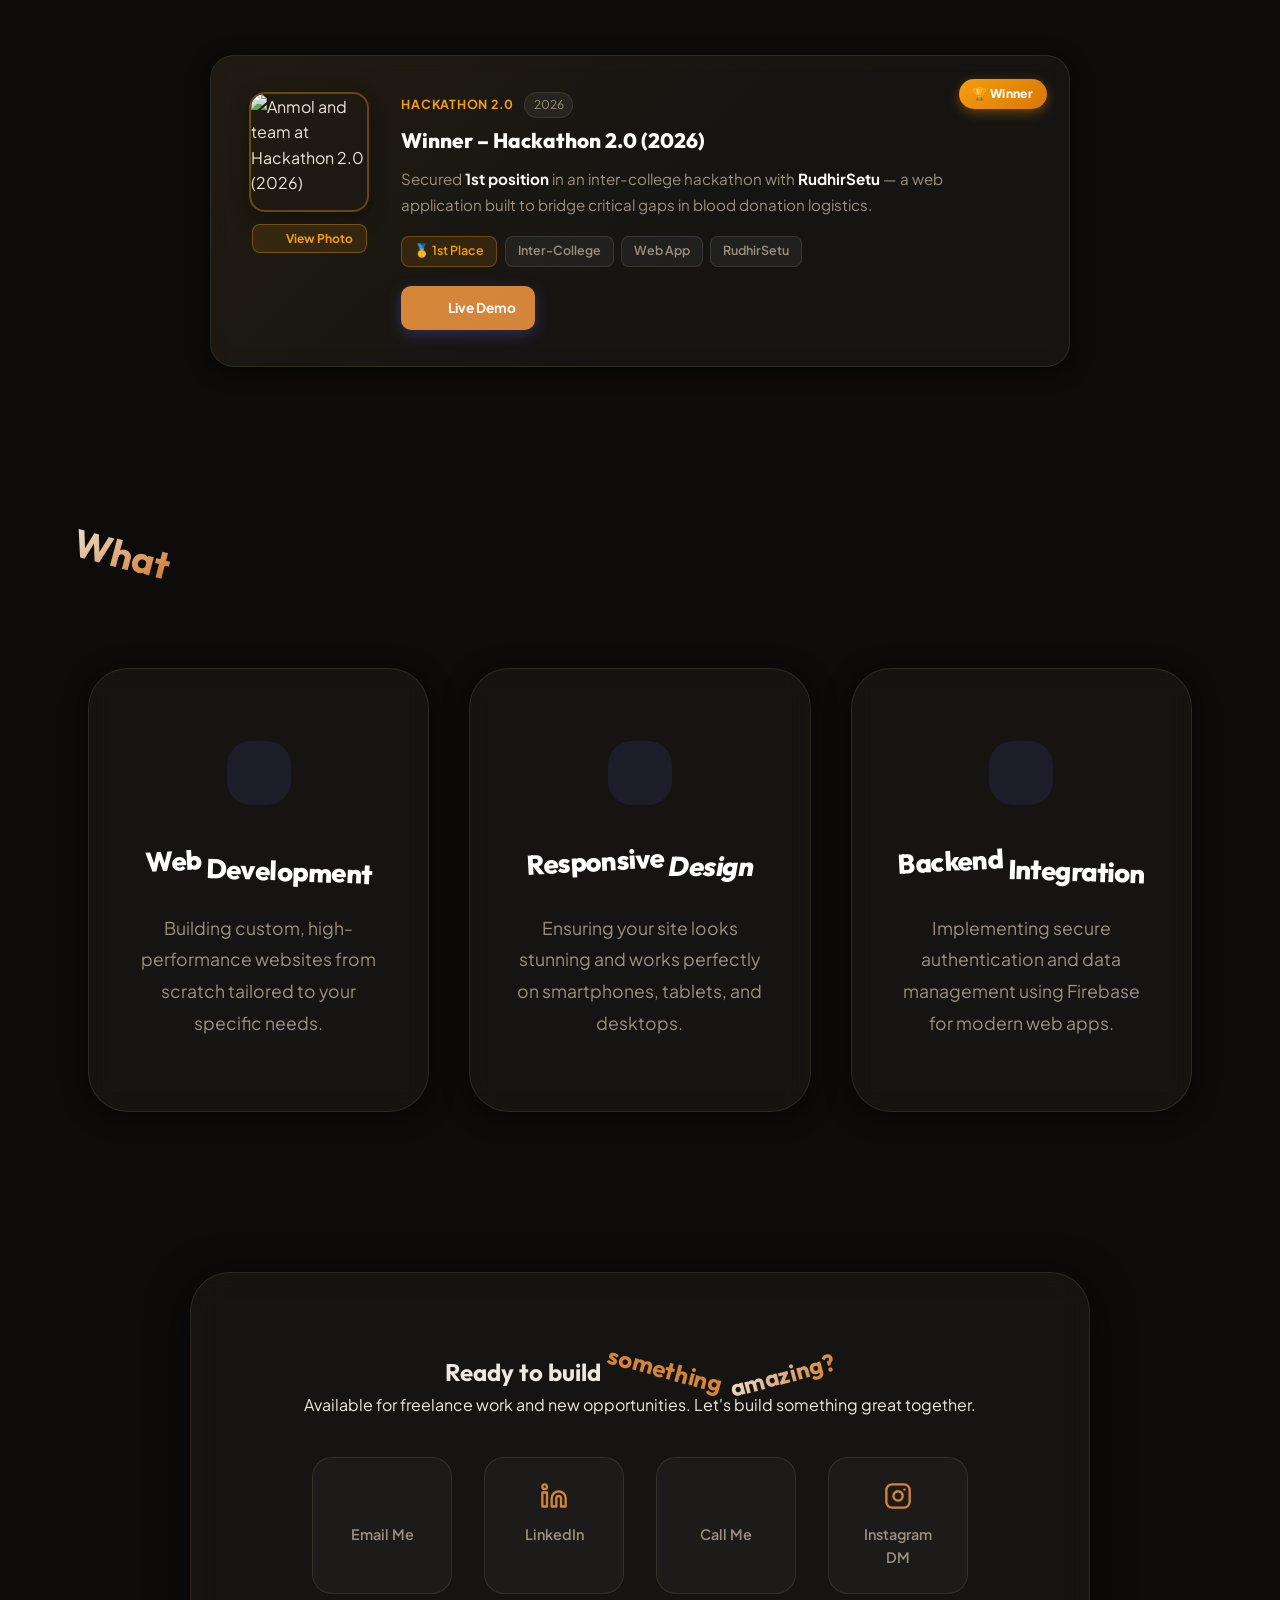
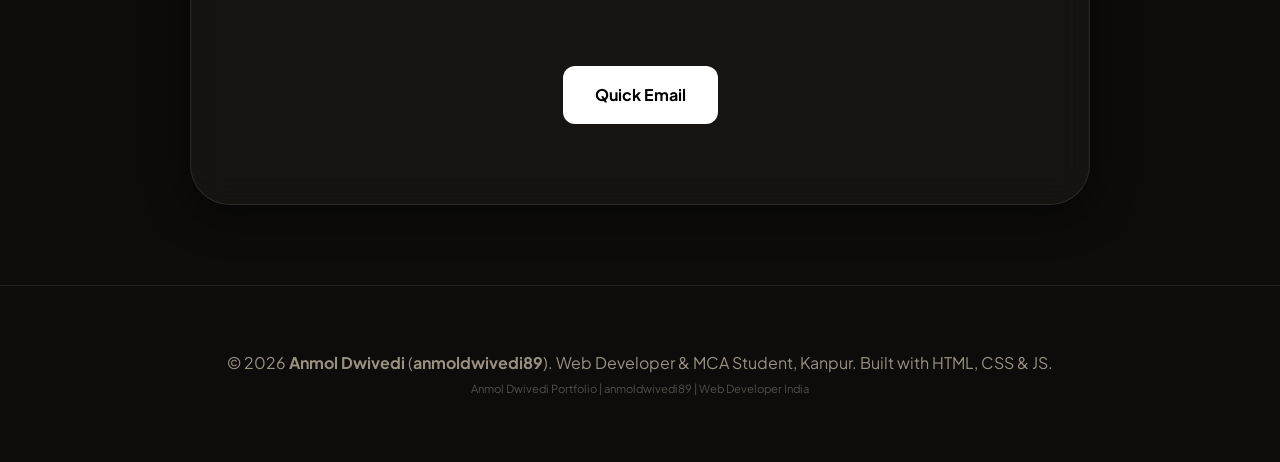
==== commit 693f4605: "use profile1.png and remove tech orbit animation" ====
--- a/index.html
+++ b/index.html
@@ -237,10 +237,8 @@
           <div class="hero-img-frame">
             <div class="hero-img-bg"></div>
             <div class="hero-img-border">
-              <img src="profile.png" alt="Anmol Dwivedi (anmoldwivedi89) – Web Developer and MCA Student from Kanpur, India" title="Anmol Dwivedi - anmoldwivedi89" />
-            </div>
-
-            <!-- Tech orbit is injected by tech-orbit.js -->
+              <img src="profile1.png" alt="Anmol Dwivedi (anmoldwivedi89) – Web Developer and MCA Student from Kanpur, India" title="Anmol Dwivedi - anmoldwivedi89" />
+            </div>
             <span class="hero-chip">Available for Work ✦</span>
             <div class="hero-tag">
               <span class="hero-tag-dot"></span>
@@ -508,8 +506,7 @@
 
     <!-- PixelSnow WebGL Background -->
     <script src="pixel-snow.js"></script>
-    <!-- Tech Orbit Ring -->
-    <script src="tech-orbit.js"></script>
+
     <script src="script.js"></script>
   </body>
 </html>
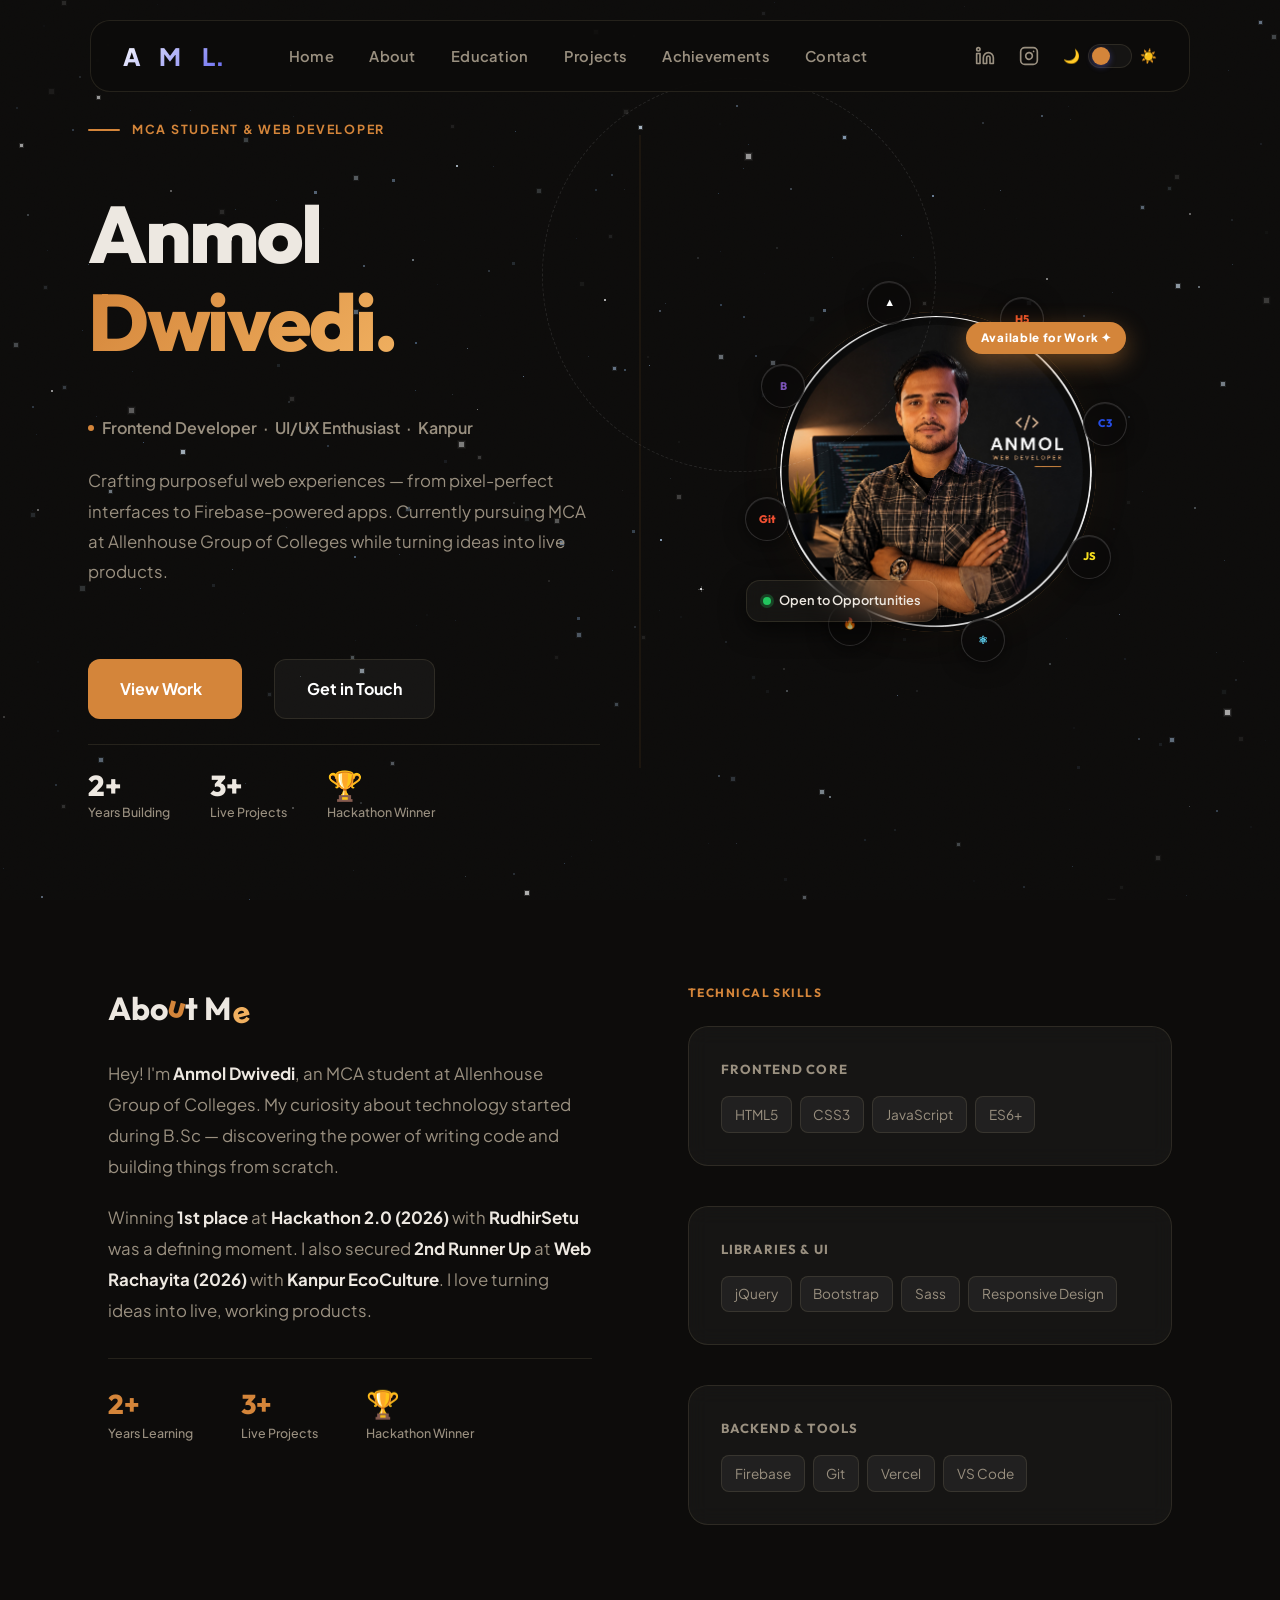
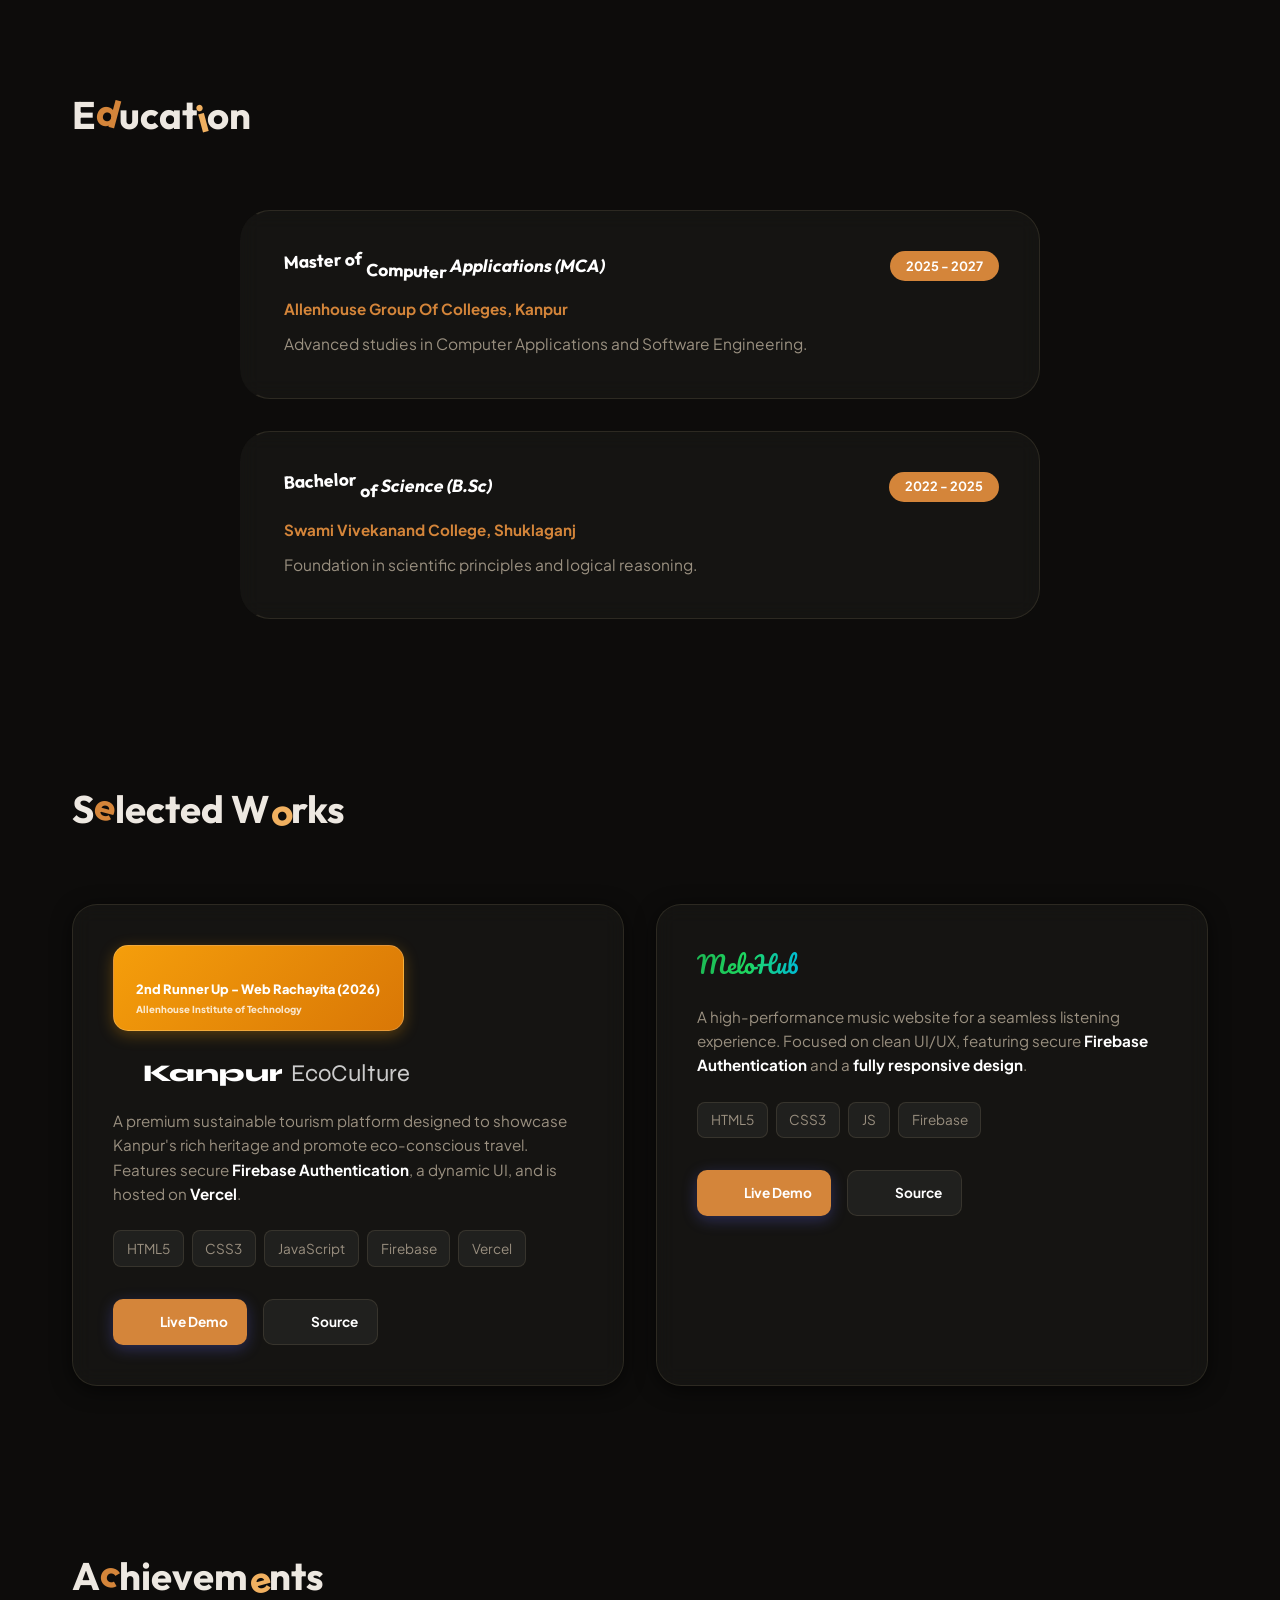
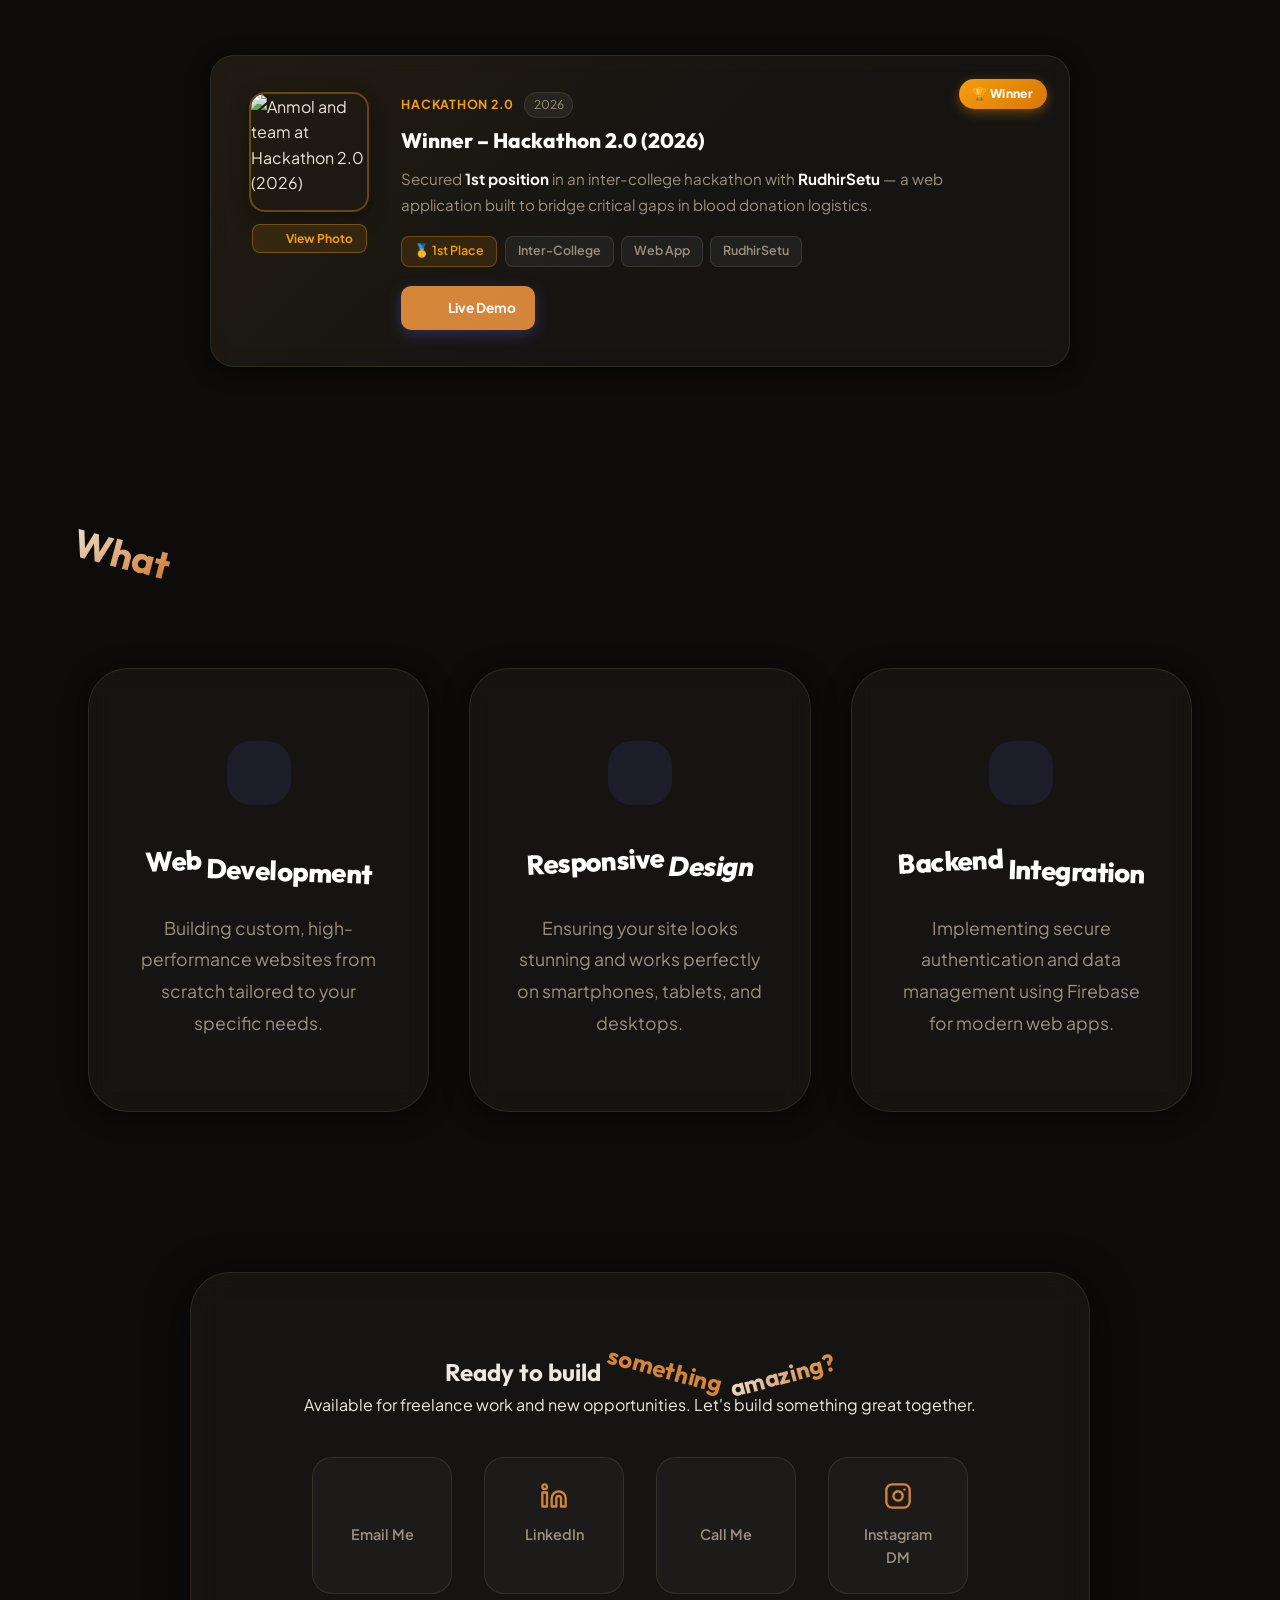
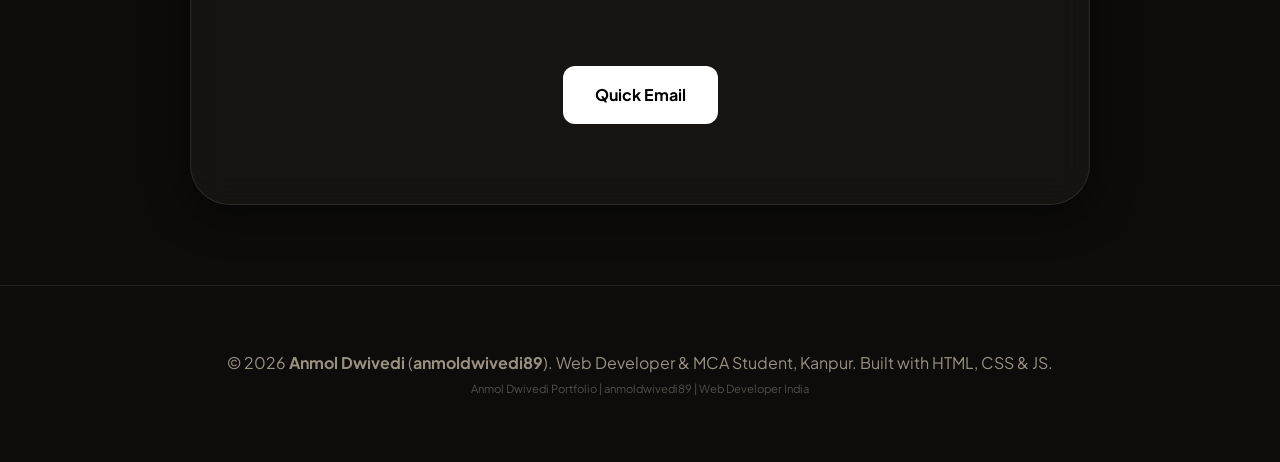
==== commit 16828436: "restore tech orbit JS animation" ====
--- a/index.html
+++ b/index.html
@@ -506,7 +506,8 @@
 
     <!-- PixelSnow WebGL Background -->
     <script src="pixel-snow.js"></script>
-
+    <!-- Tech Orbit Ring -->
+    <script src="tech-orbit.js"></script>
     <script src="script.js"></script>
   </body>
 </html>
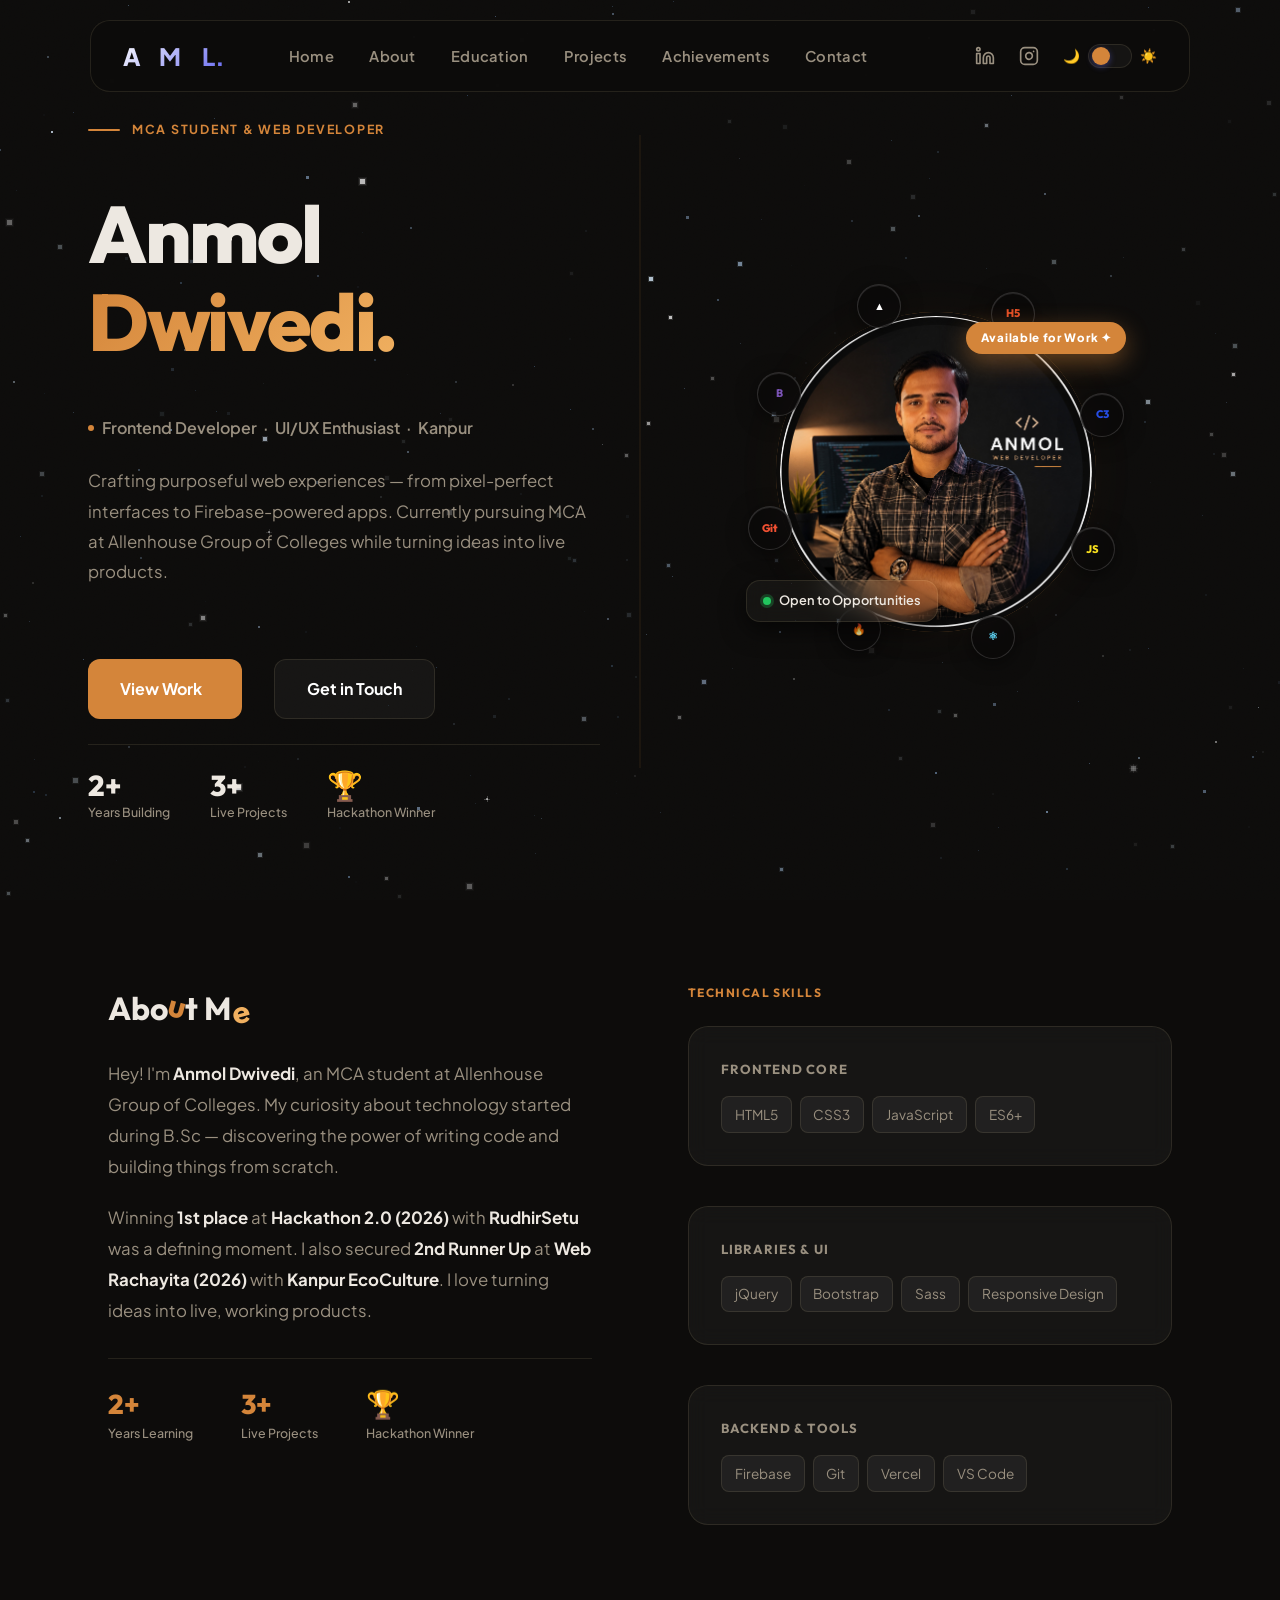
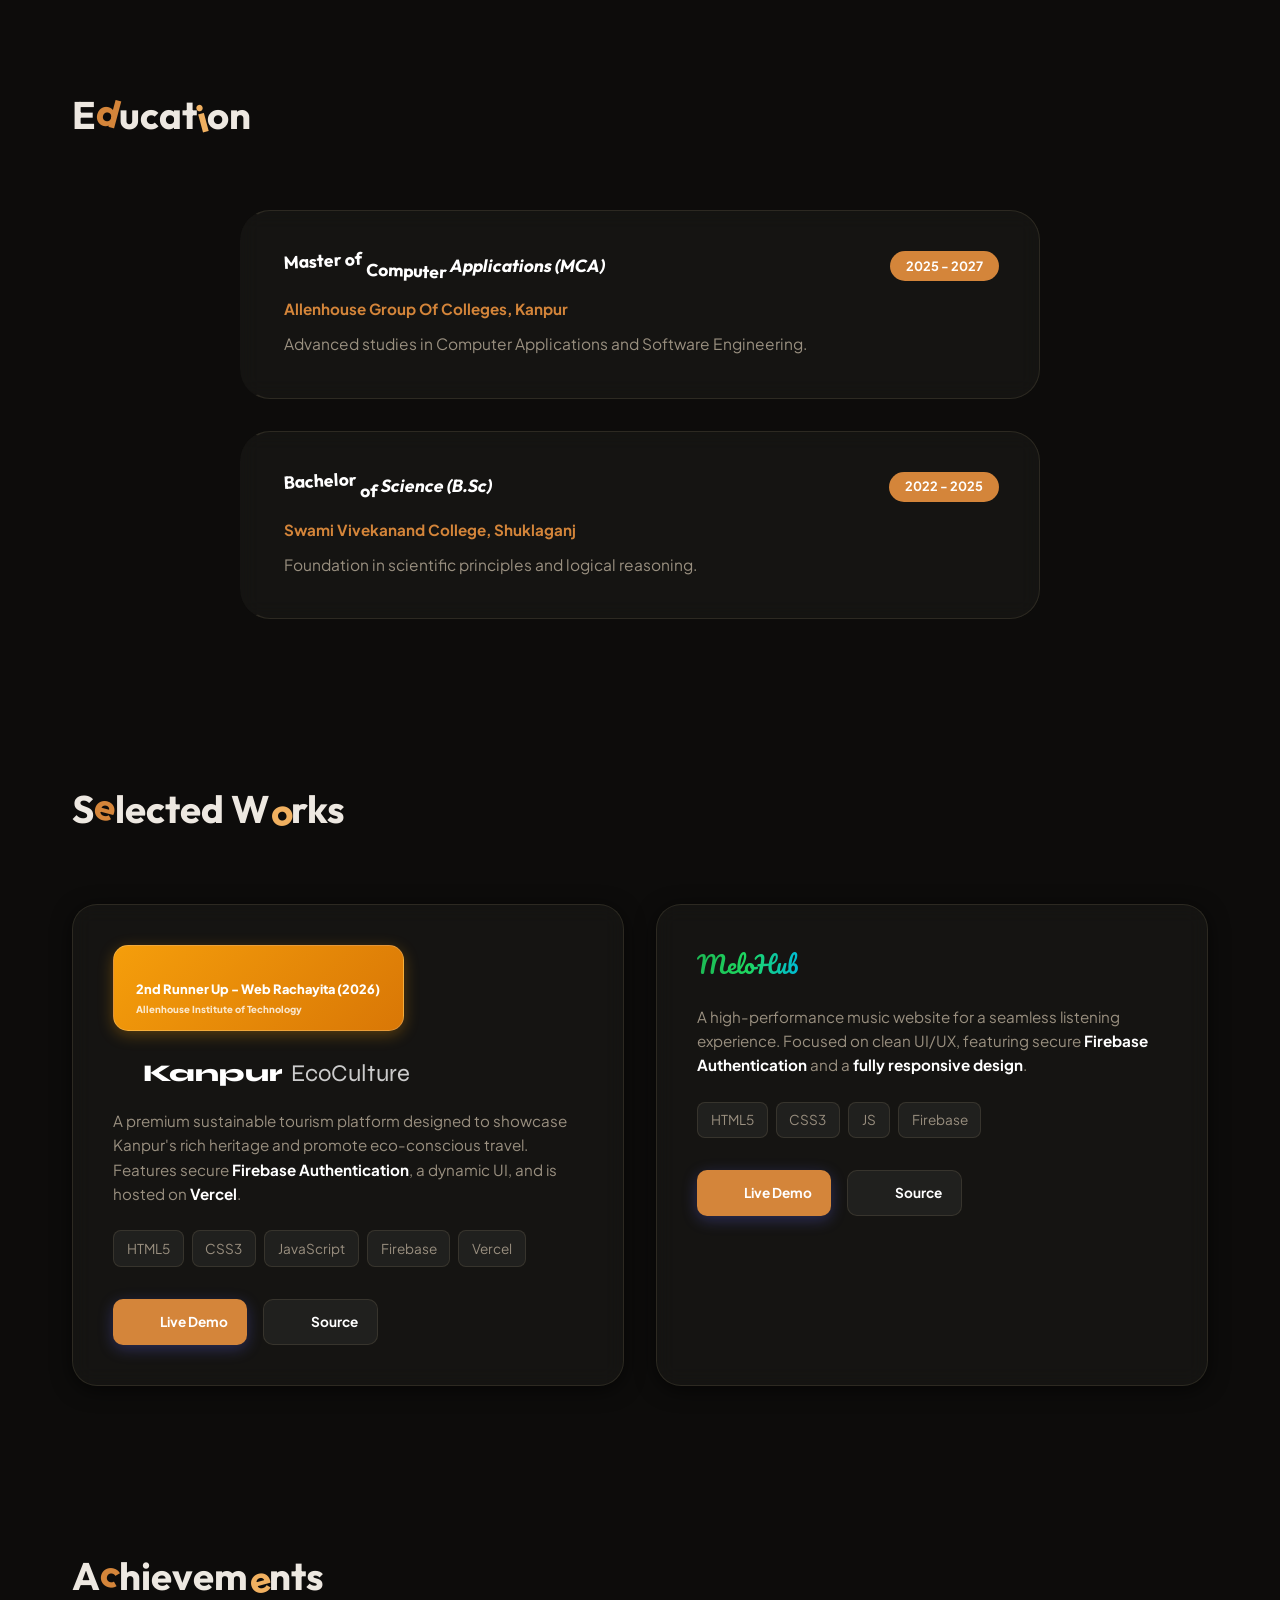
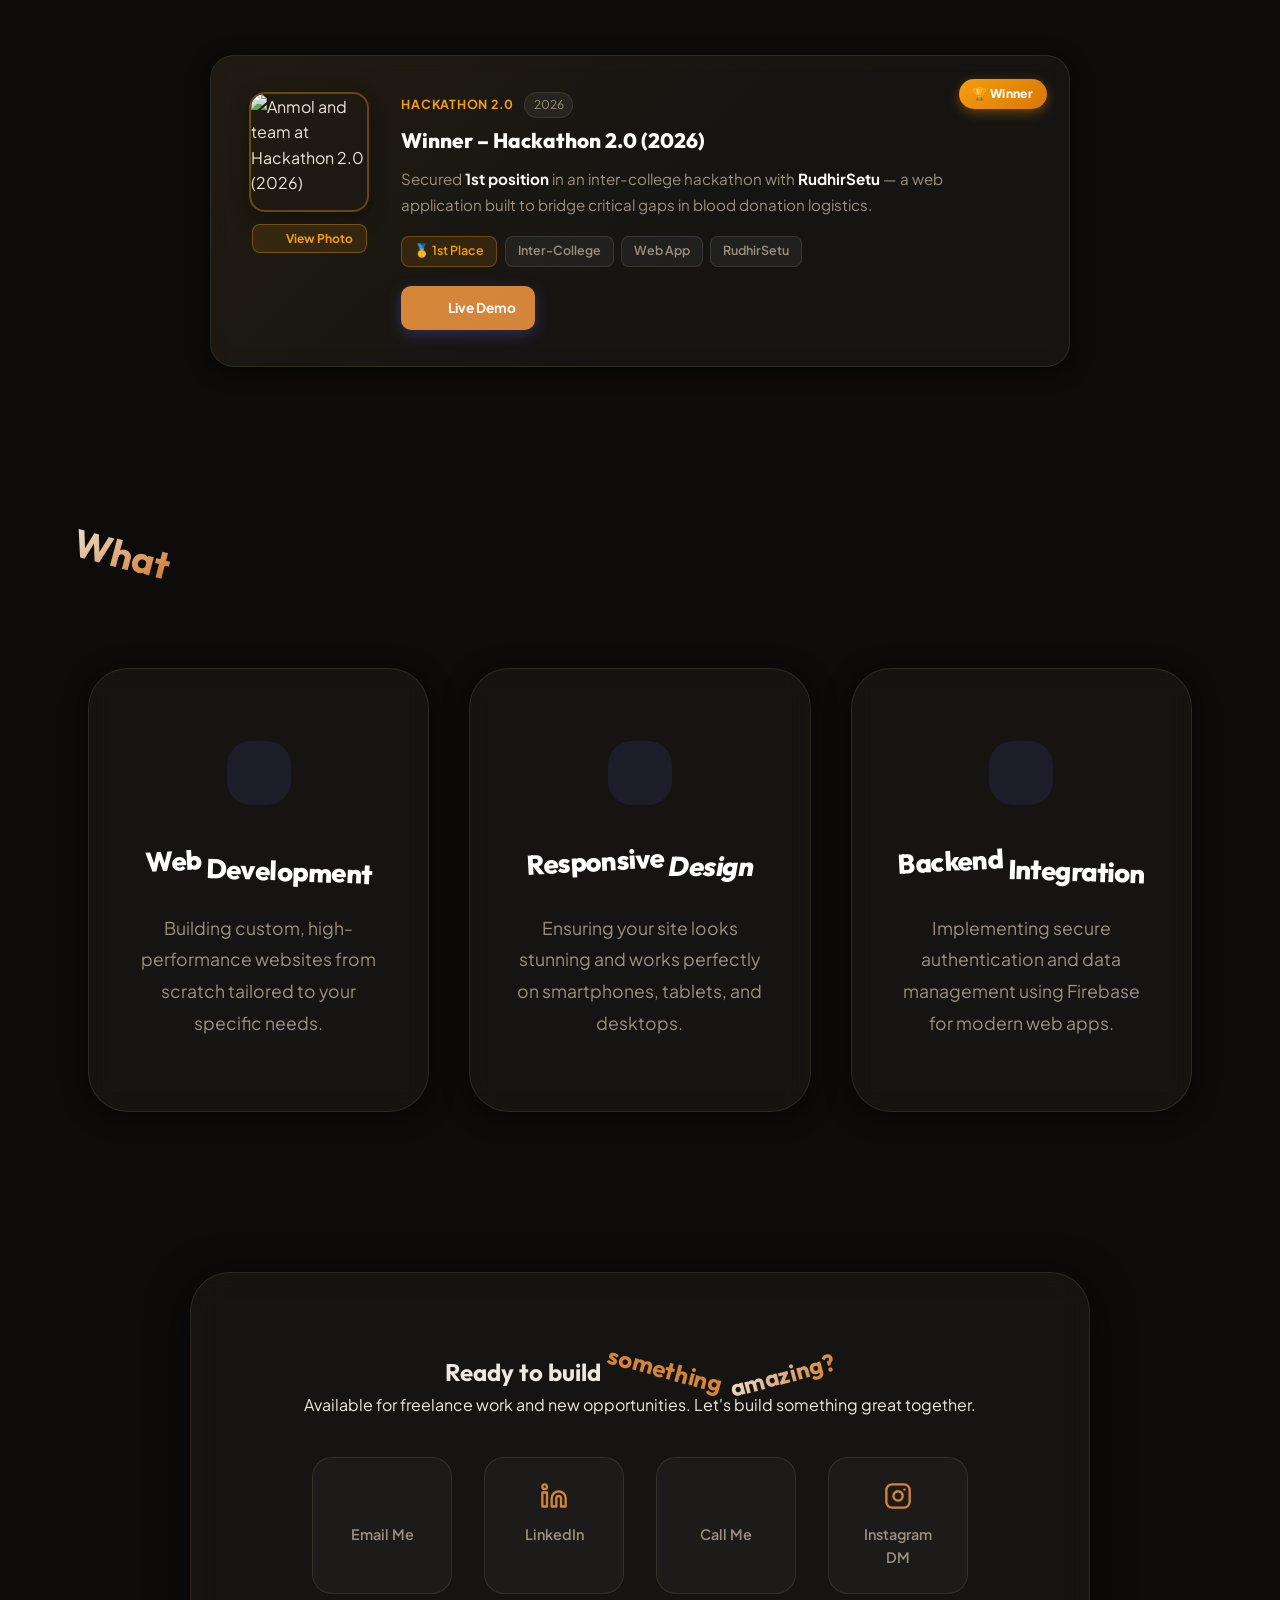
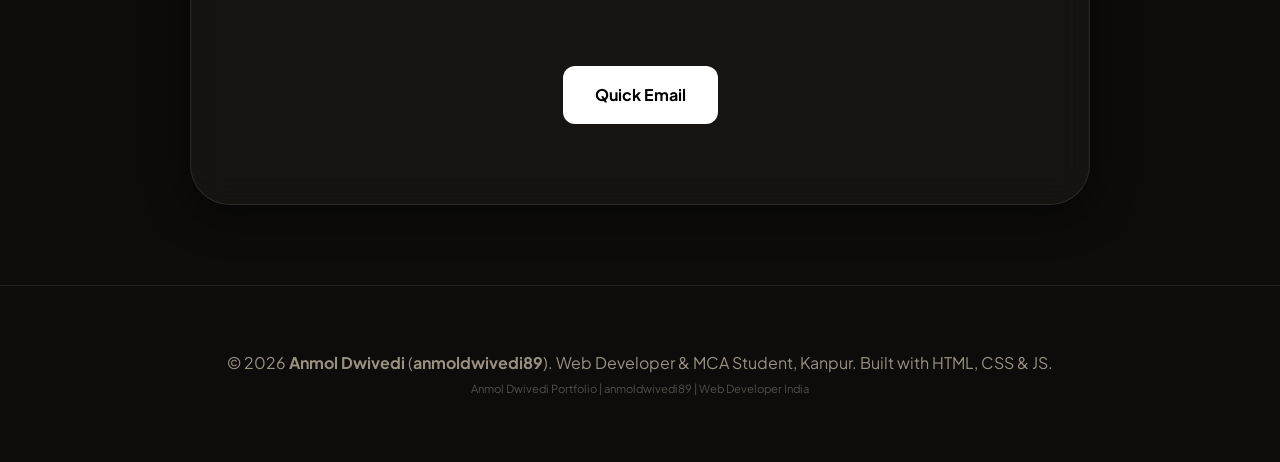
==== commit 4e7a68dd: "seo fix" ====
--- a/index.html
+++ b/index.html
@@ -9,7 +9,7 @@
     <meta name="author" content="Anmol Dwivedi (anmoldwivedi89)" />
     <meta name="robots" content="index, follow, max-snippet:-1, max-image-preview:large, max-video-preview:-1" />
     <meta name="googlebot" content="index, follow" />
-    <meta name="google-site-verification" content="google5a7bda0e5a20535d" />
+    <meta name="google-site-verification" content="5a7bda0e5a20535d" />
     <link rel="canonical" href="https://anmoldwivedi.vercel.app/" />
     <link rel="alternate" hreflang="en" href="https://anmoldwivedi.vercel.app/" />
     <link rel="alternate" hreflang="x-default" href="https://anmoldwivedi.vercel.app/" />
--- a/style.css
+++ b/style.css
@@ -2003,27 +2003,6 @@
     overflow: visible;
   }
 
-  .hero-img-border::before {
-    content: '';
-    display: block;
-    position: absolute;
-    inset: -14px;
-    border-radius: 50%;
-    border: 3px dashed var(--accent);
-    opacity: 0.55;
-    animation: spin 18s linear infinite;
-  }
-
-  .hero-img-border::after {
-    content: '';
-    display: block;
-    position: absolute;
-    inset: -24px;
-    border-radius: 50%;
-    border: 2px dotted var(--accent2);
-    opacity: 0.38;
-    animation: spin-reverse 12s linear infinite;
-  }
 
   .hero-img-border img {
     border-radius: 50%;
@@ -2405,14 +2384,7 @@
 
 /* Dashed circular orbit track */
 .orbit-track {
-  position: absolute;
-  width: 350px;
-  height: 350px;
-  border: 1.5px dashed rgba(255, 255, 255, 0.1);
-  border-radius: 50%;
-  transform: translate(-50%, -50%);
-  pointer-events: none;
-  animation: orbit-track-pulse 5s ease-in-out infinite;
+  display: none;
 }
 
 @keyframes orbit-track-pulse {
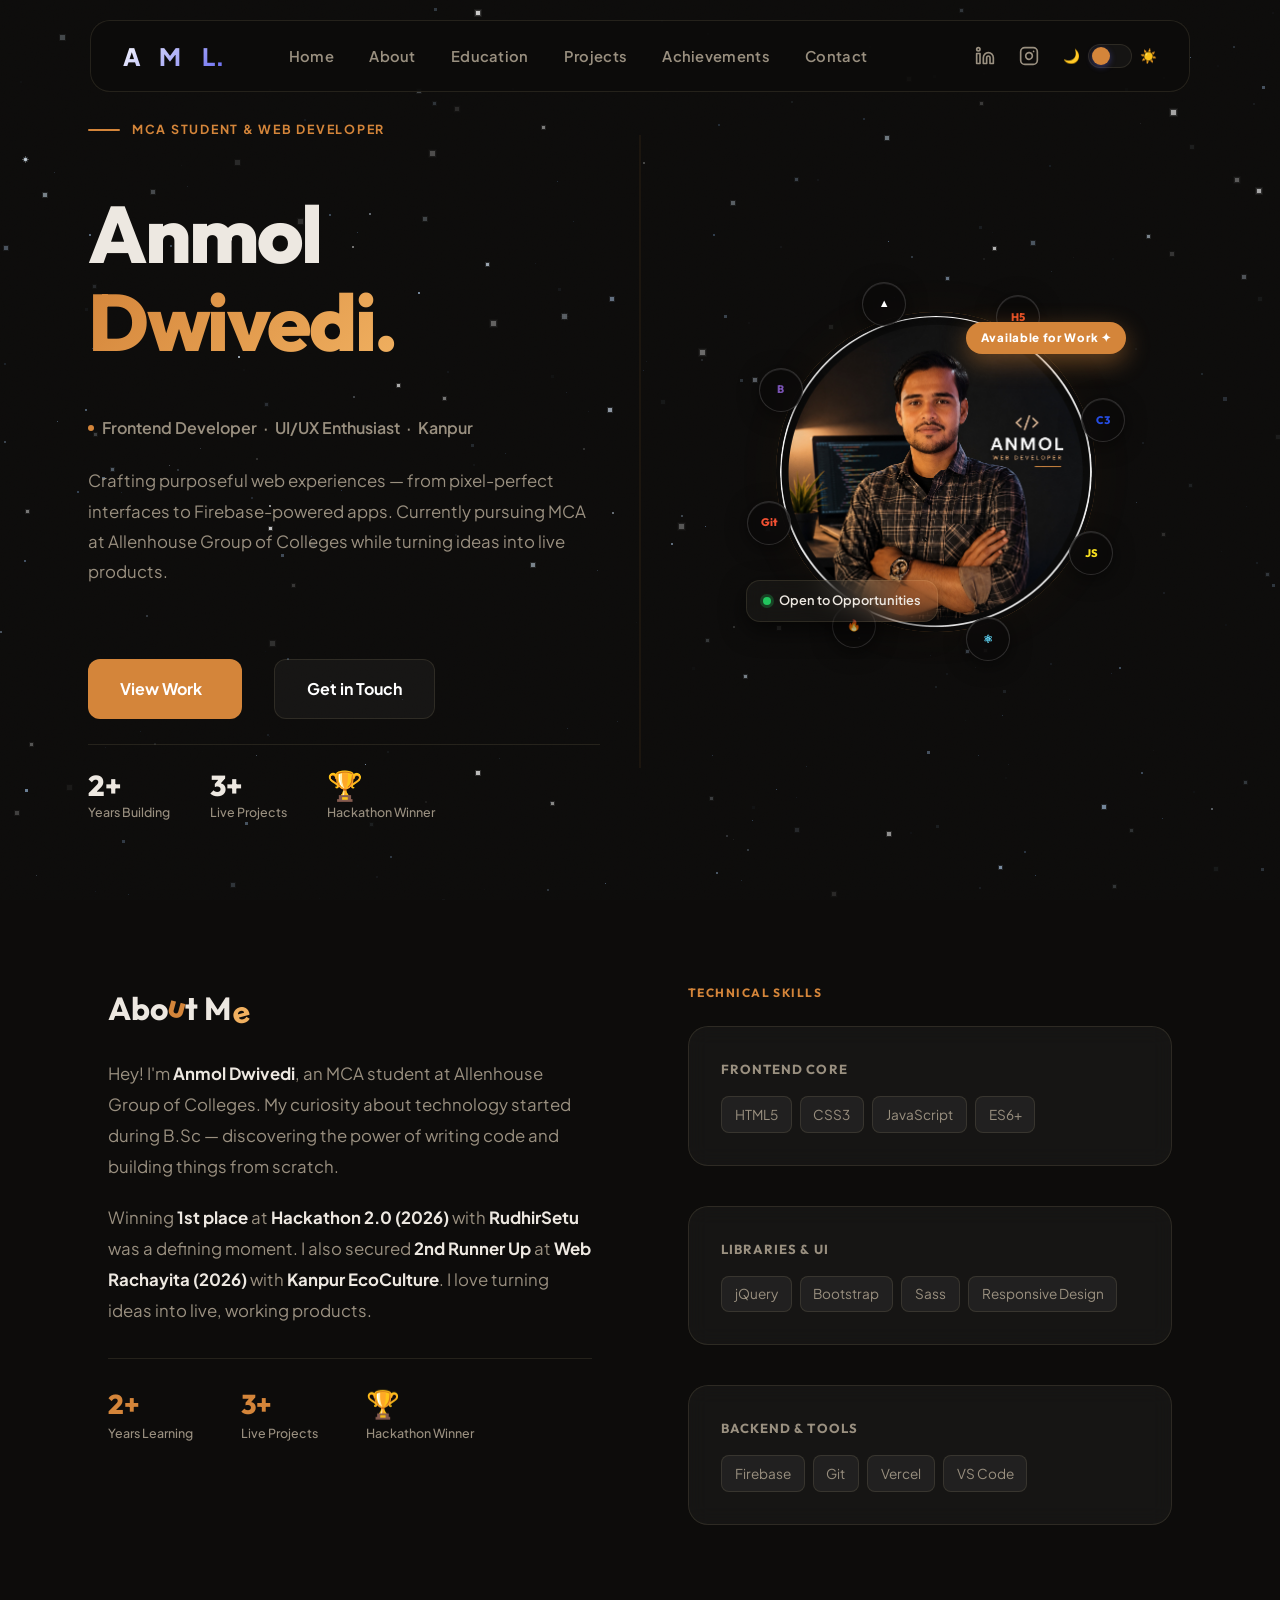
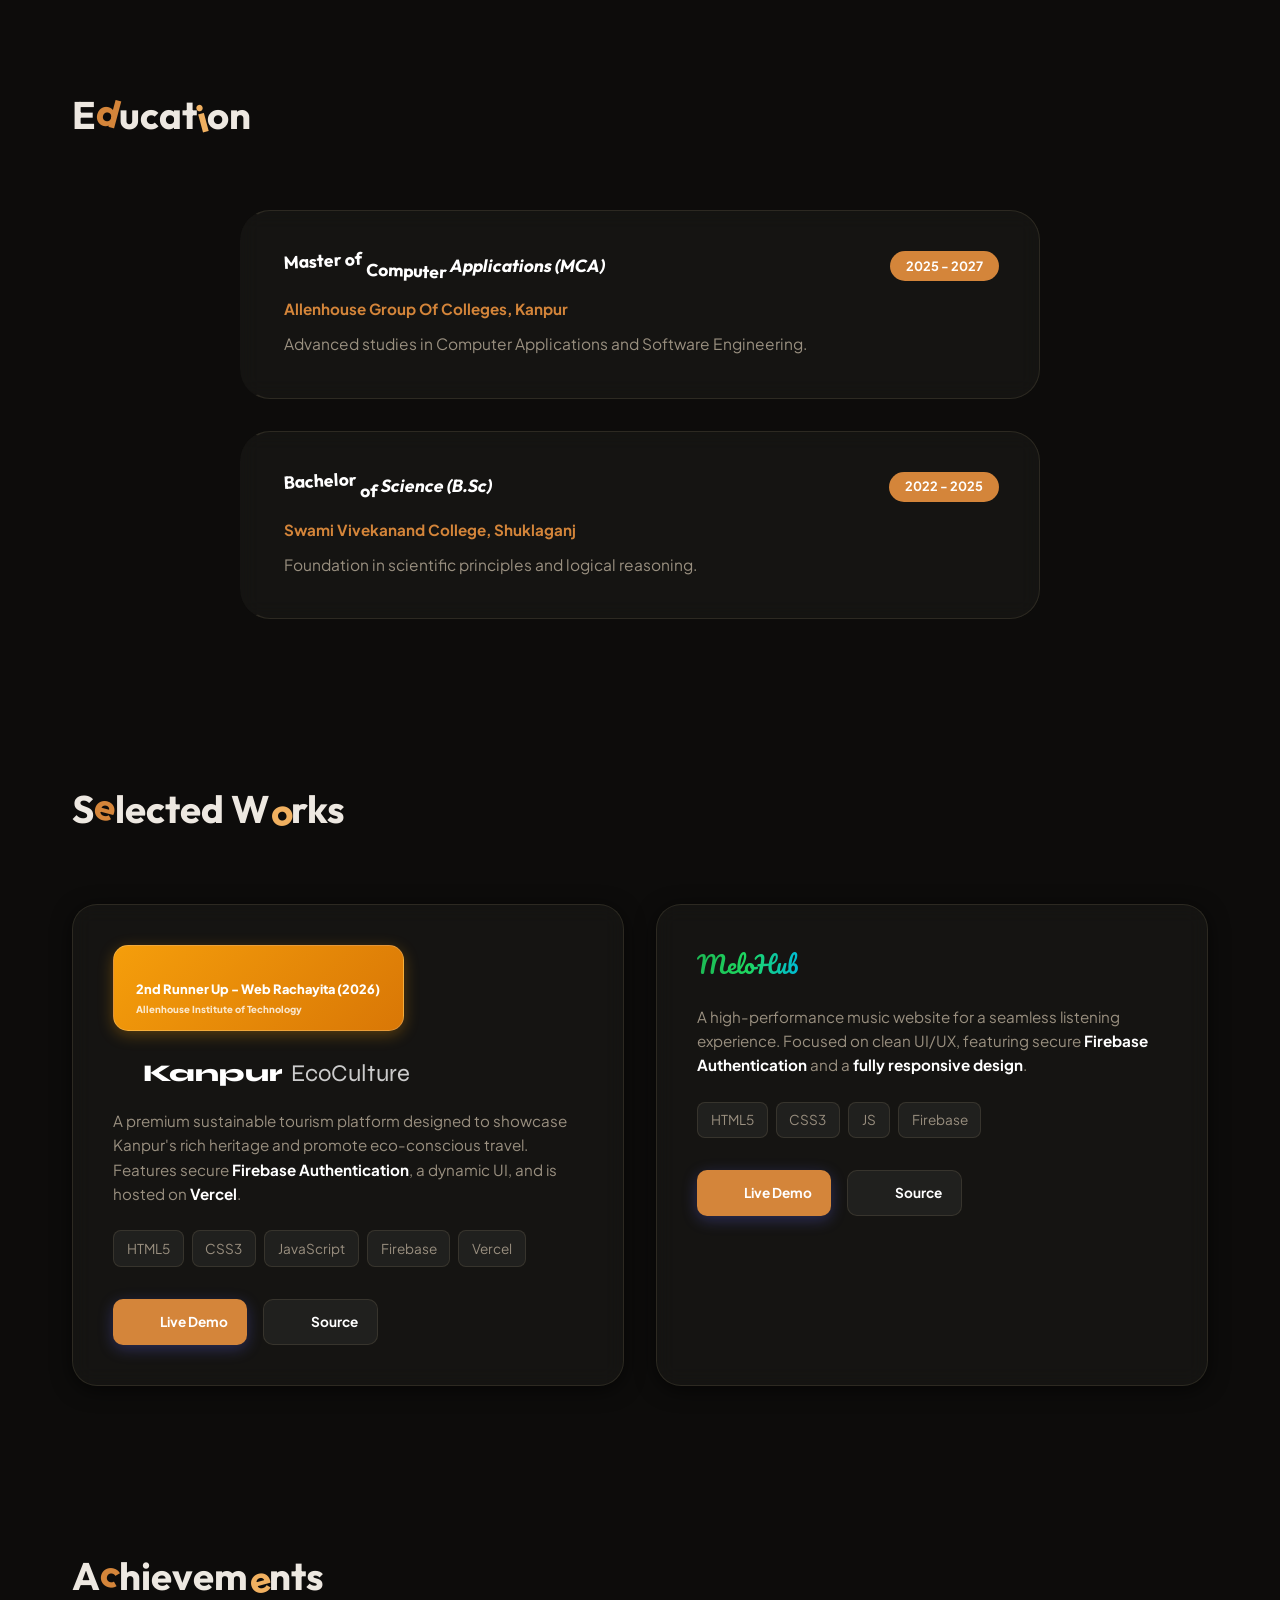
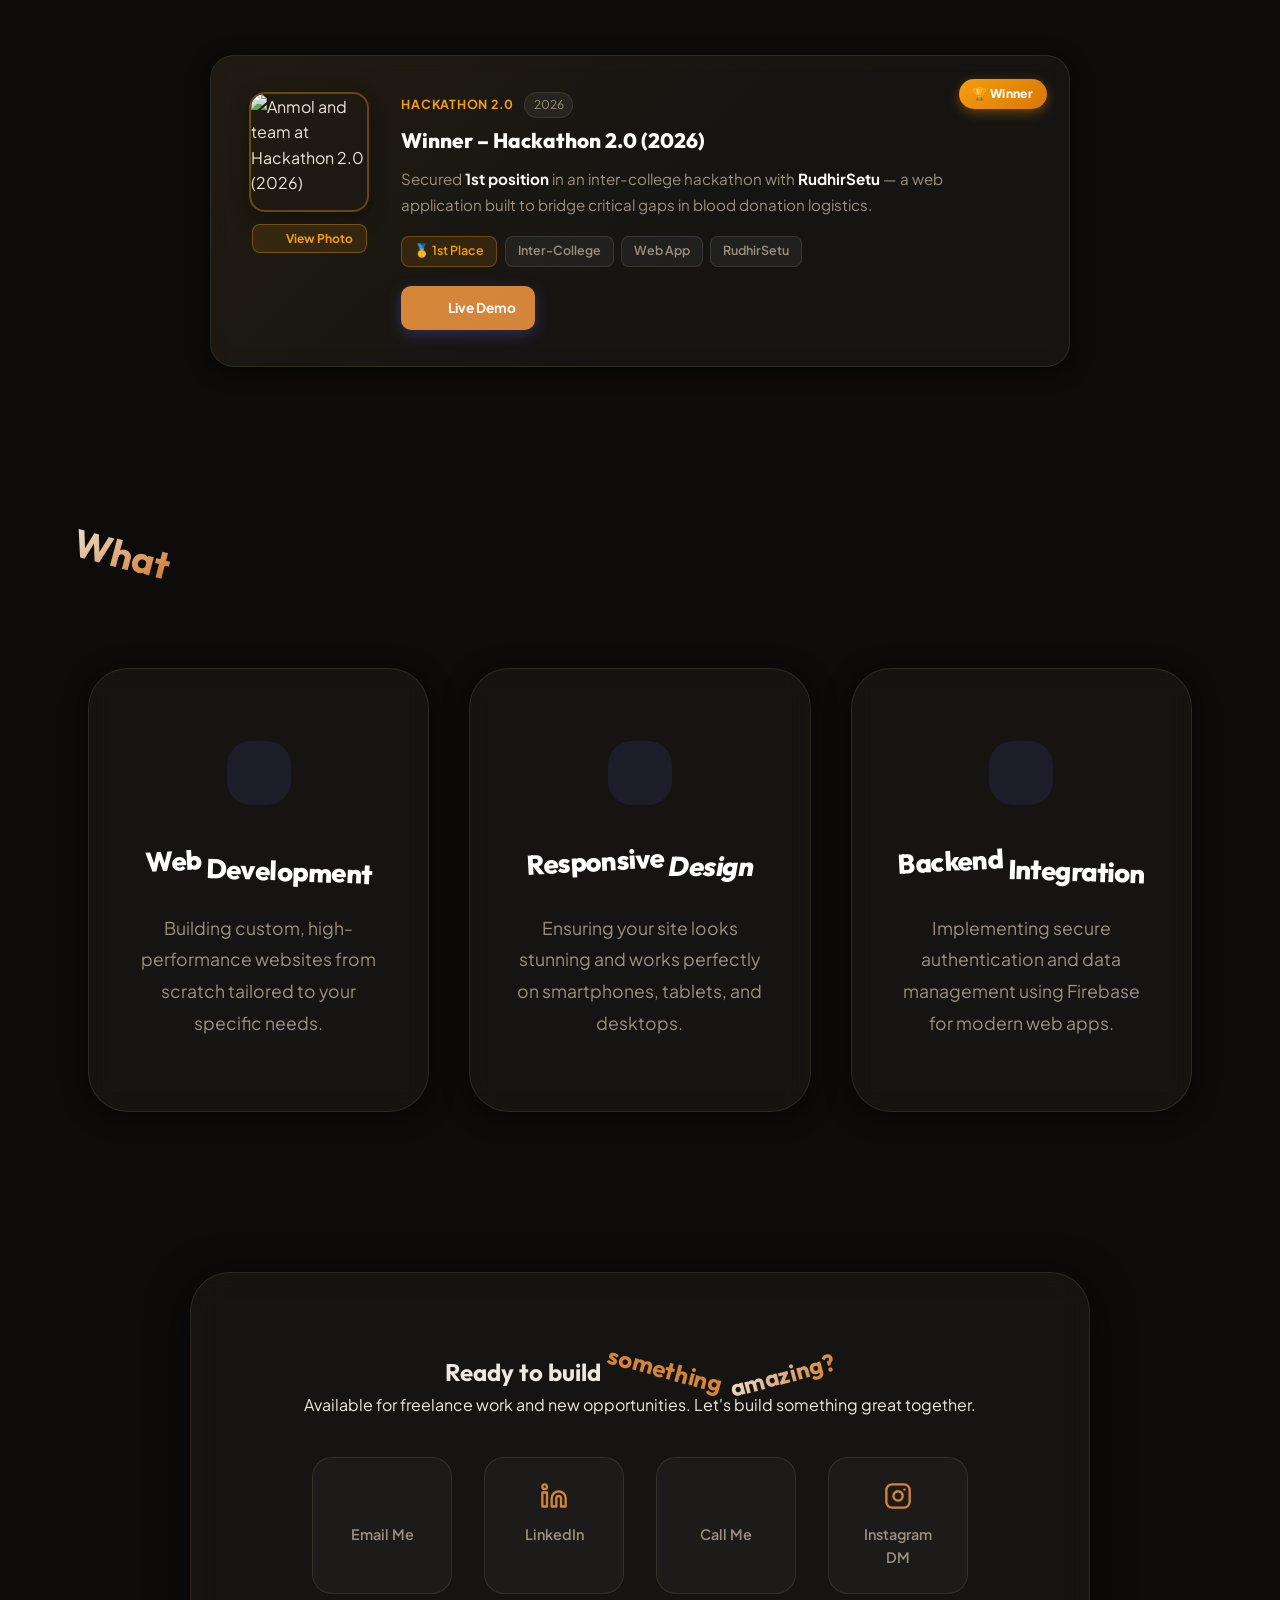
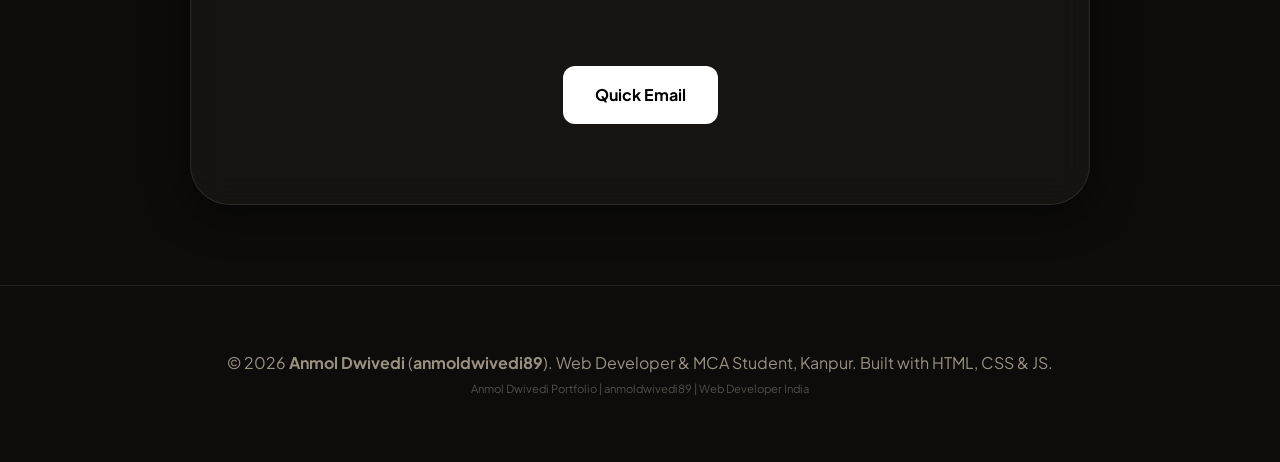
==== commit 575ad480: "seo optimize" ====
--- a/index.html
+++ b/index.html
@@ -10,9 +10,9 @@
     <meta name="robots" content="index, follow, max-snippet:-1, max-image-preview:large, max-video-preview:-1" />
     <meta name="googlebot" content="index, follow" />
     <meta name="google-site-verification" content="5a7bda0e5a20535d" />
-    <link rel="canonical" href="https://anmoldwivedi.vercel.app/" />
-    <link rel="alternate" hreflang="en" href="https://anmoldwivedi.vercel.app/" />
-    <link rel="alternate" hreflang="x-default" href="https://anmoldwivedi.vercel.app/" />
+    <link rel="canonical" href="https://anmol-myportfolio.vercel.app/" />
+    <link rel="alternate" hreflang="en" href="https://anmol-myportfolio.vercel.app/" />
+    <link rel="alternate" hreflang="x-default" href="https://anmol-myportfolio.vercel.app/" />
     <!-- Geo targeting -->
     <meta name="geo.region" content="IN-UP" />
     <meta name="geo.placename" content="Kanpur" />
@@ -31,14 +31,14 @@
     <script src="https://unpkg.com/scrollreveal"></script>
     <link rel="stylesheet" href="style.css?v=3" />
     <!-- Favicon -->
-    <link rel="icon" type="image/png" href="https://anmoldwivedi.vercel.app/profile.png?v=4" />
-    <link rel="apple-touch-icon" href="https://anmoldwivedi.vercel.app/profile.png?v=4" />
+    <link rel="icon" type="image/png" href="https://anmol-myportfolio.vercel.app/profile.png?v=4" />
+    <link rel="apple-touch-icon" href="https://anmol-myportfolio.vercel.app/profile.png?v=4" />
     <!-- Open Graph -->
     <meta property="og:type" content="website" />
-    <meta property="og:url" content="https://anmoldwivedi.vercel.app/" />
+    <meta property="og:url" content="https://anmol-myportfolio.vercel.app/" />
     <meta property="og:title" content="Anmol Dwivedi (anmoldwivedi89) | Web Developer &amp; MCA Student Portfolio" />
     <meta property="og:description" content="Official portfolio of Anmol Dwivedi (anmoldwivedi89). Web Developer, Frontend Engineer &amp; MCA Student at Allenhouse, Kanpur. Hackathon Winner. Creator of Kanpur EcoCulture, MeloHub &amp; RudhirSetu." />
-    <meta property="og:image" content="https://anmoldwivedi.vercel.app/profile.png?v=4" />
+    <meta property="og:image" content="https://anmol-myportfolio.vercel.app/profile.png?v=4" />
     <meta property="og:image:width" content="1200" />
     <meta property="og:image:height" content="630" />
     <meta property="og:image:alt" content="Anmol Dwivedi - Web Developer Portfolio" />
@@ -46,23 +46,23 @@
     <meta property="og:locale" content="en_IN" />
     <!-- Twitter -->
     <meta name="twitter:card" content="summary_large_image" />
-    <meta name="twitter:url" content="https://anmoldwivedi.vercel.app/" />
+    <meta name="twitter:url" content="https://anmol-myportfolio.vercel.app/" />
     <meta name="twitter:title" content="Anmol Dwivedi (anmoldwivedi89) | Web Developer Portfolio" />
     <meta name="twitter:description" content="Official portfolio of Anmol Dwivedi (anmoldwivedi89). Web Developer &amp; MCA Student at Allenhouse, Kanpur. Hackathon Winner 2026." />
-    <meta name="twitter:image" content="https://anmoldwivedi.vercel.app/profile.png?v=4" />
+    <meta name="twitter:image" content="https://anmol-myportfolio.vercel.app/profile.png?v=4" />
     <meta name="twitter:image:alt" content="Anmol Dwivedi - Web Developer Portfolio" />
     <!-- JSON-LD: Person Schema -->
     <script type="application/ld+json">
       {
         "@context": "https://schema.org",
         "@type": "Person",
-        "@id": "https://anmoldwivedi.vercel.app/#person",
+        "@id": "https://anmol-myportfolio.vercel.app/#person",
         "name": "Anmol Dwivedi",
         "alternateName": ["anmoldwivedi89", "anmoldwivedi", "Anmol"],
-        "url": "https://anmoldwivedi.vercel.app/",
+        "url": "https://anmol-myportfolio.vercel.app/",
         "image": {
           "@type": "ImageObject",
-          "url": "https://anmoldwivedi.vercel.app/profile.png?v=4",
+          "url": "https://anmol-myportfolio.vercel.app/profile.png?v=4",
           "width": 500,
           "height": 500
         },
@@ -100,12 +100,12 @@
       {
         "@context": "https://schema.org",
         "@type": "WebSite",
-        "@id": "https://anmoldwivedi.vercel.app/#website",
-        "url": "https://anmoldwivedi.vercel.app/",
+        "@id": "https://anmol-myportfolio.vercel.app/#website",
+        "url": "https://anmol-myportfolio.vercel.app/",
         "name": "Anmol Dwivedi Portfolio",
         "alternateName": ["anmoldwivedi89 Portfolio", "Anmol Dwivedi"],
         "description": "Official portfolio website of Anmol Dwivedi (anmoldwivedi89) – Web Developer and MCA Student from Kanpur, India.",
-        "publisher": { "@id": "https://anmoldwivedi.vercel.app/#person" }
+        "publisher": { "@id": "https://anmol-myportfolio.vercel.app/#person" }
       }
     </script>
     <!-- JSON-LD: ProfilePage Schema -->
@@ -113,10 +113,10 @@
       {
         "@context": "https://schema.org",
         "@type": "ProfilePage",
-        "@id": "https://anmoldwivedi.vercel.app/#profilepage",
-        "url": "https://anmoldwivedi.vercel.app/",
+        "@id": "https://anmol-myportfolio.vercel.app/#profilepage",
+        "url": "https://anmol-myportfolio.vercel.app/",
         "name": "Anmol Dwivedi (anmoldwivedi89) – Portfolio",
-        "mainEntity": { "@id": "https://anmoldwivedi.vercel.app/#person" },
+        "mainEntity": { "@id": "https://anmol-myportfolio.vercel.app/#person" },
         "dateCreated": "2025-01-01",
         "dateModified": "2026-07-10"
       }
@@ -131,7 +131,7 @@
             "@type": "ListItem",
             "position": 1,
             "name": "Home",
-            "item": "https://anmoldwivedi.vercel.app/"
+            "item": "https://anmol-myportfolio.vercel.app/"
           }
         ]
       }
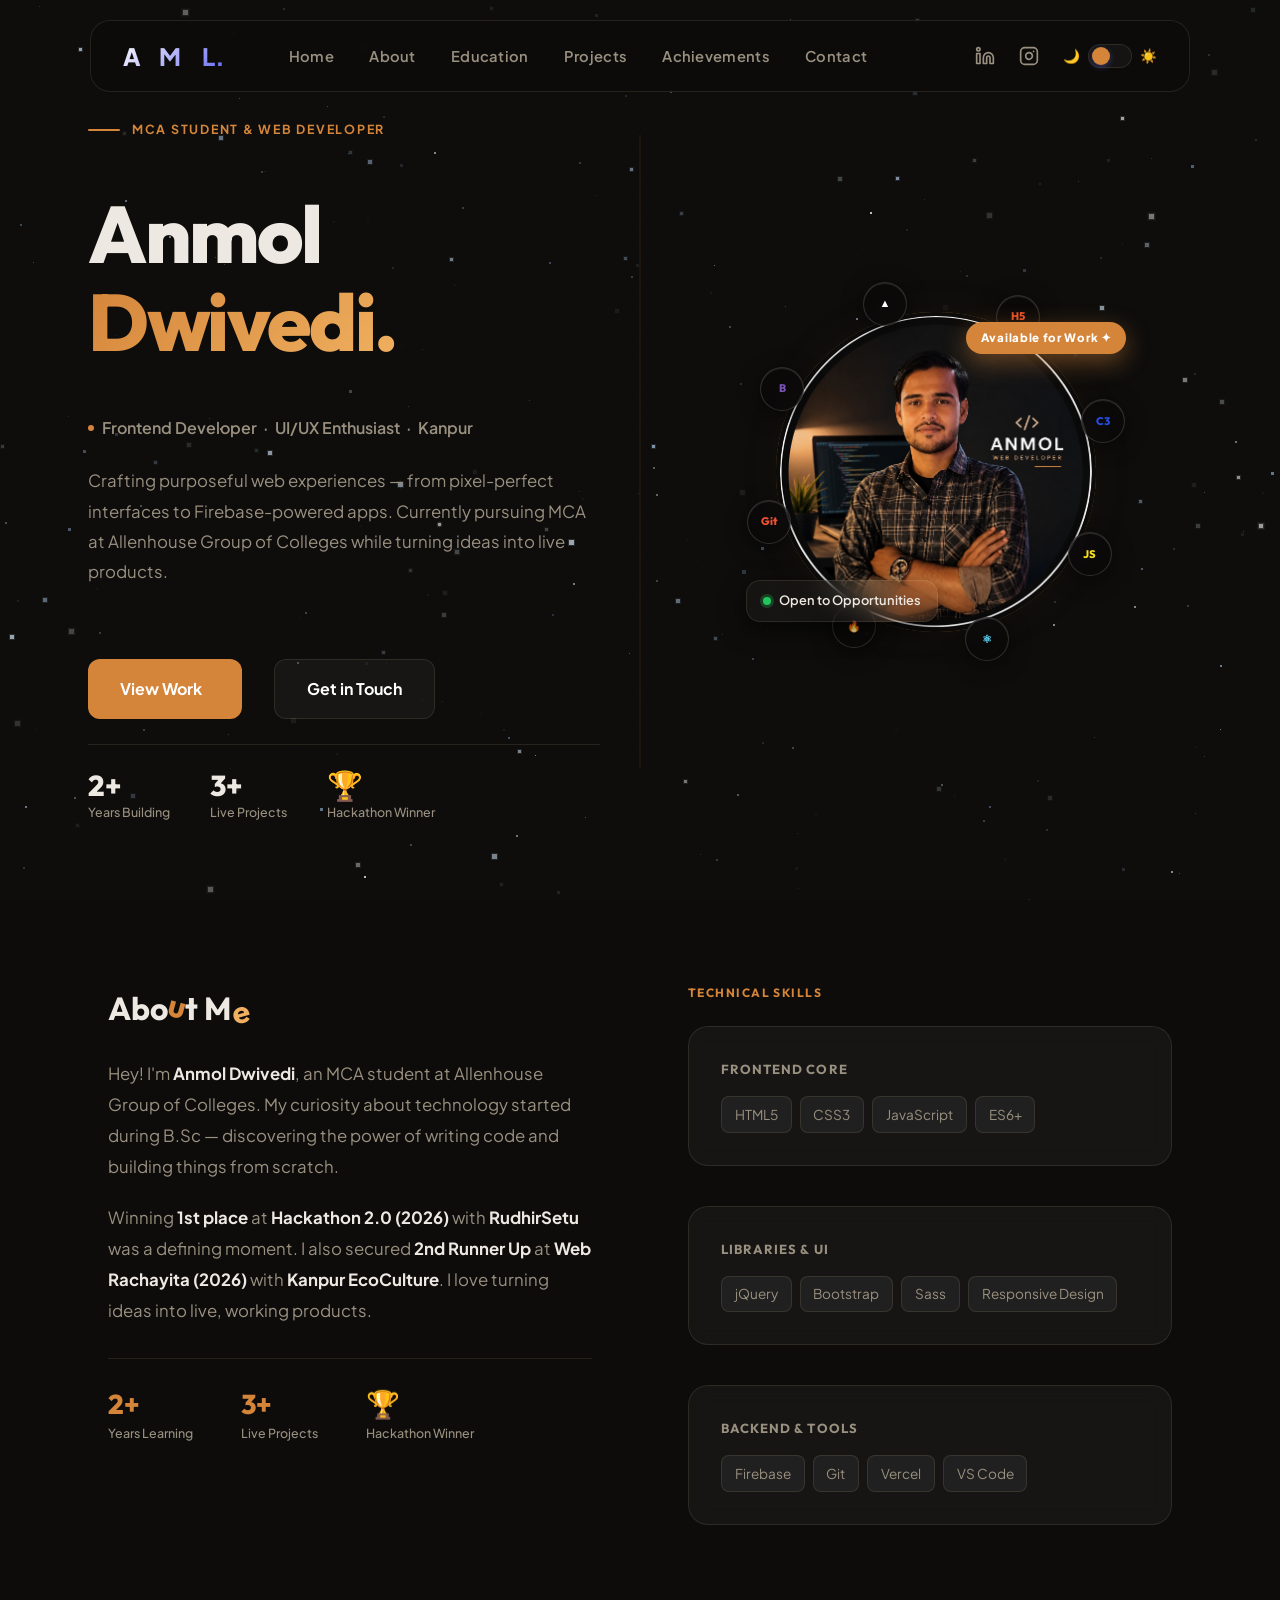
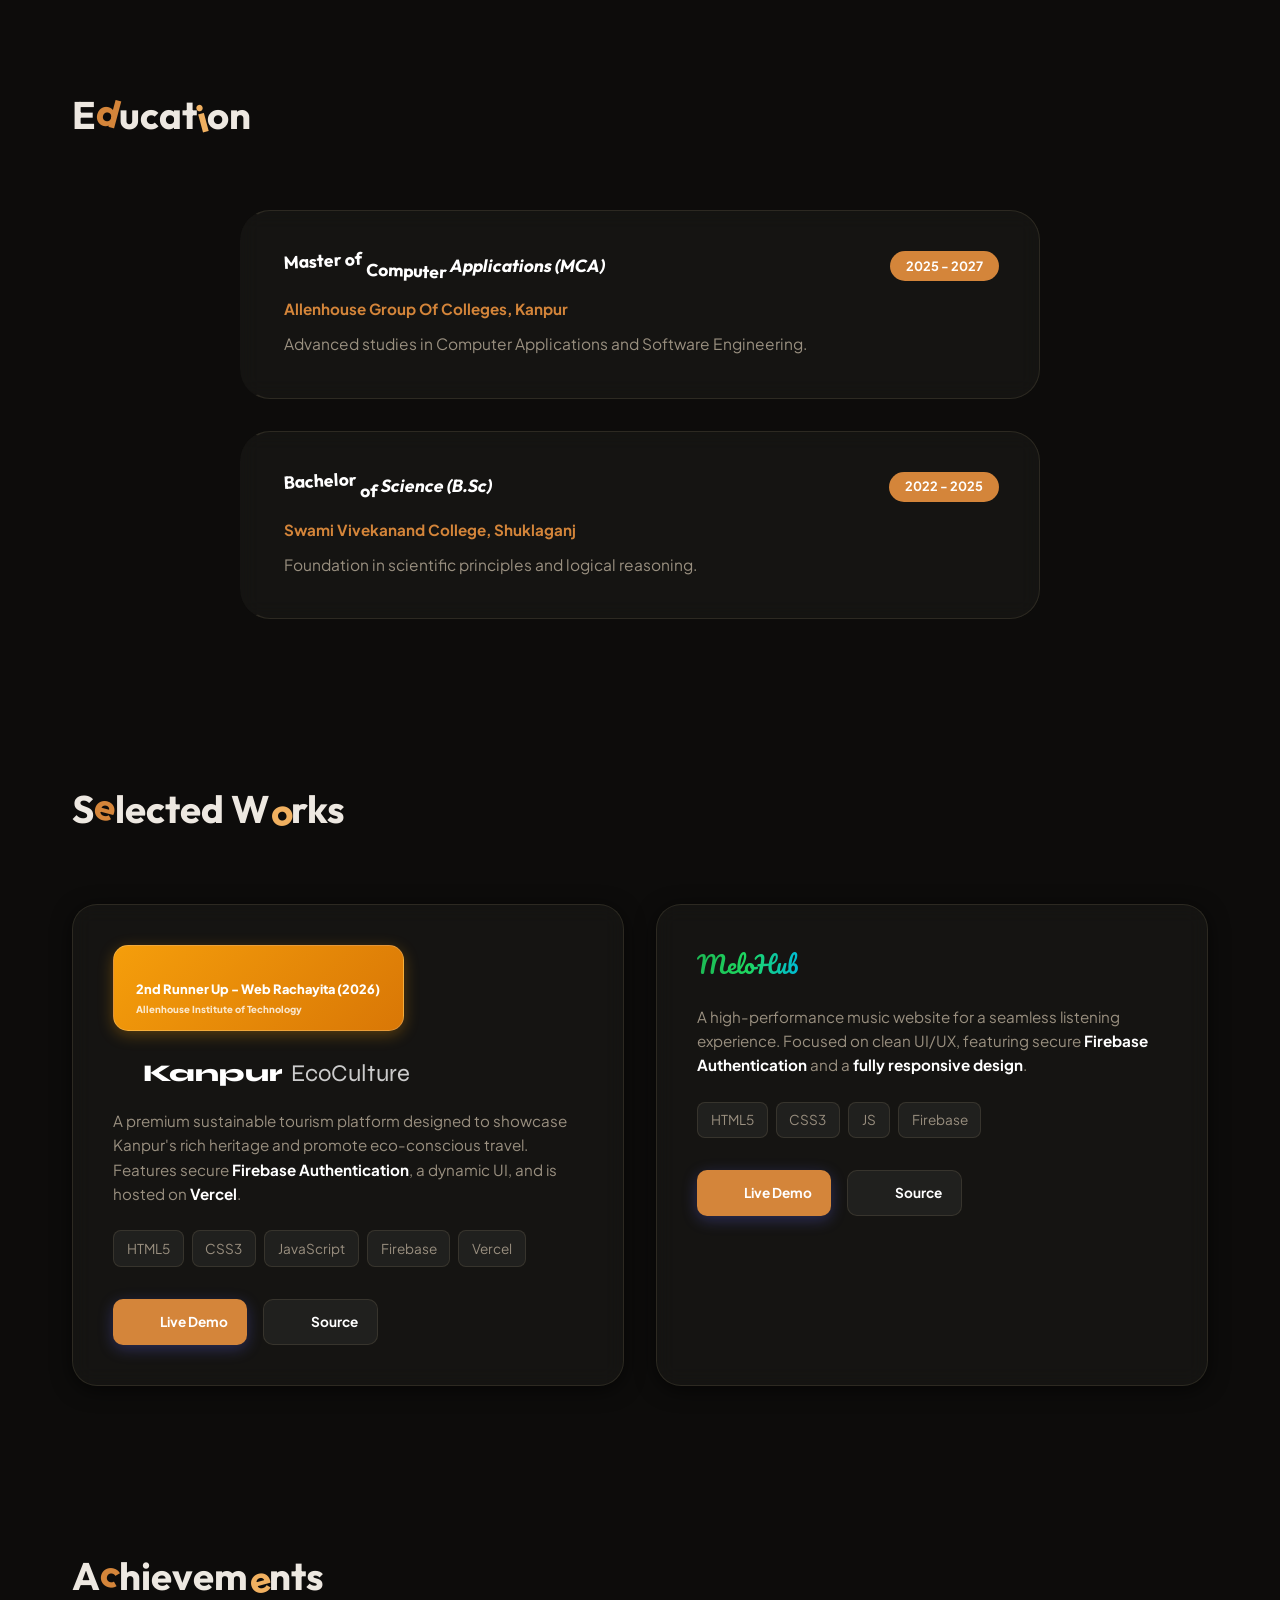
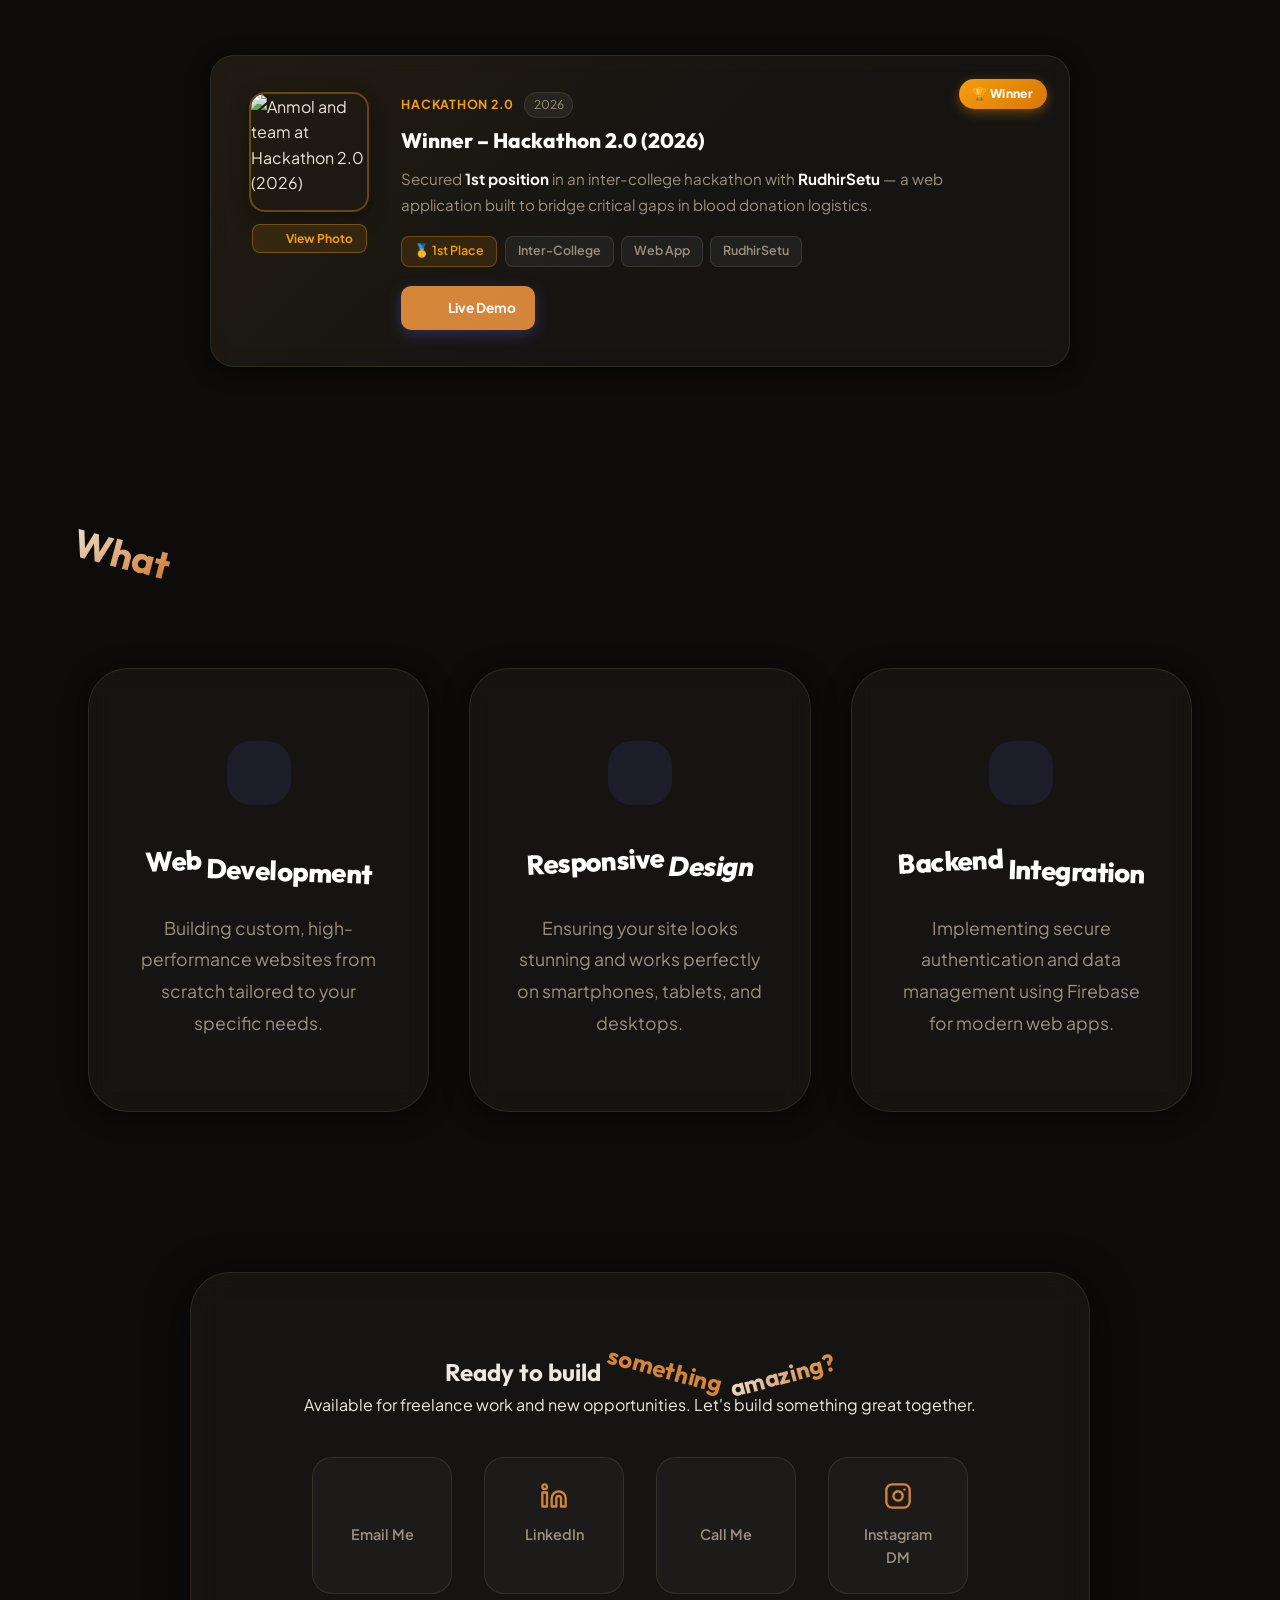
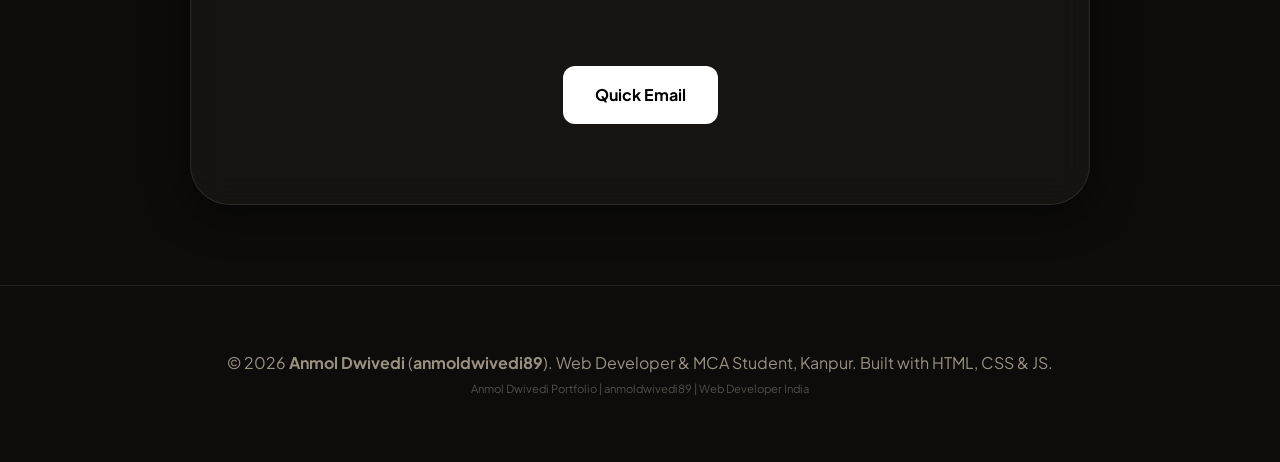
==== commit 7e5e6941: "favicon updated" ====
--- a/index.html
+++ b/index.html
@@ -25,6 +25,7 @@
     <link rel="preconnect" href="https://fonts.googleapis.com" />
     <link rel="preconnect" href="https://fonts.gstatic.com" crossorigin />
     <link href="https://fonts.googleapis.com/css2?family=Outfit:wght@300;400;600;800&family=Plus+Jakarta+Sans:wght@300;400;600;700&family=Pacifico&family=Syne:wght@400;700;800&display=swap" rel="stylesheet" />
+    <link rel="icon" type="image/png" href="profile1.png">
     <!-- Lucide Icons -->
     <script src="https://unpkg.com/lucide@latest"></script>
     <!-- Scroll Reveal -->
